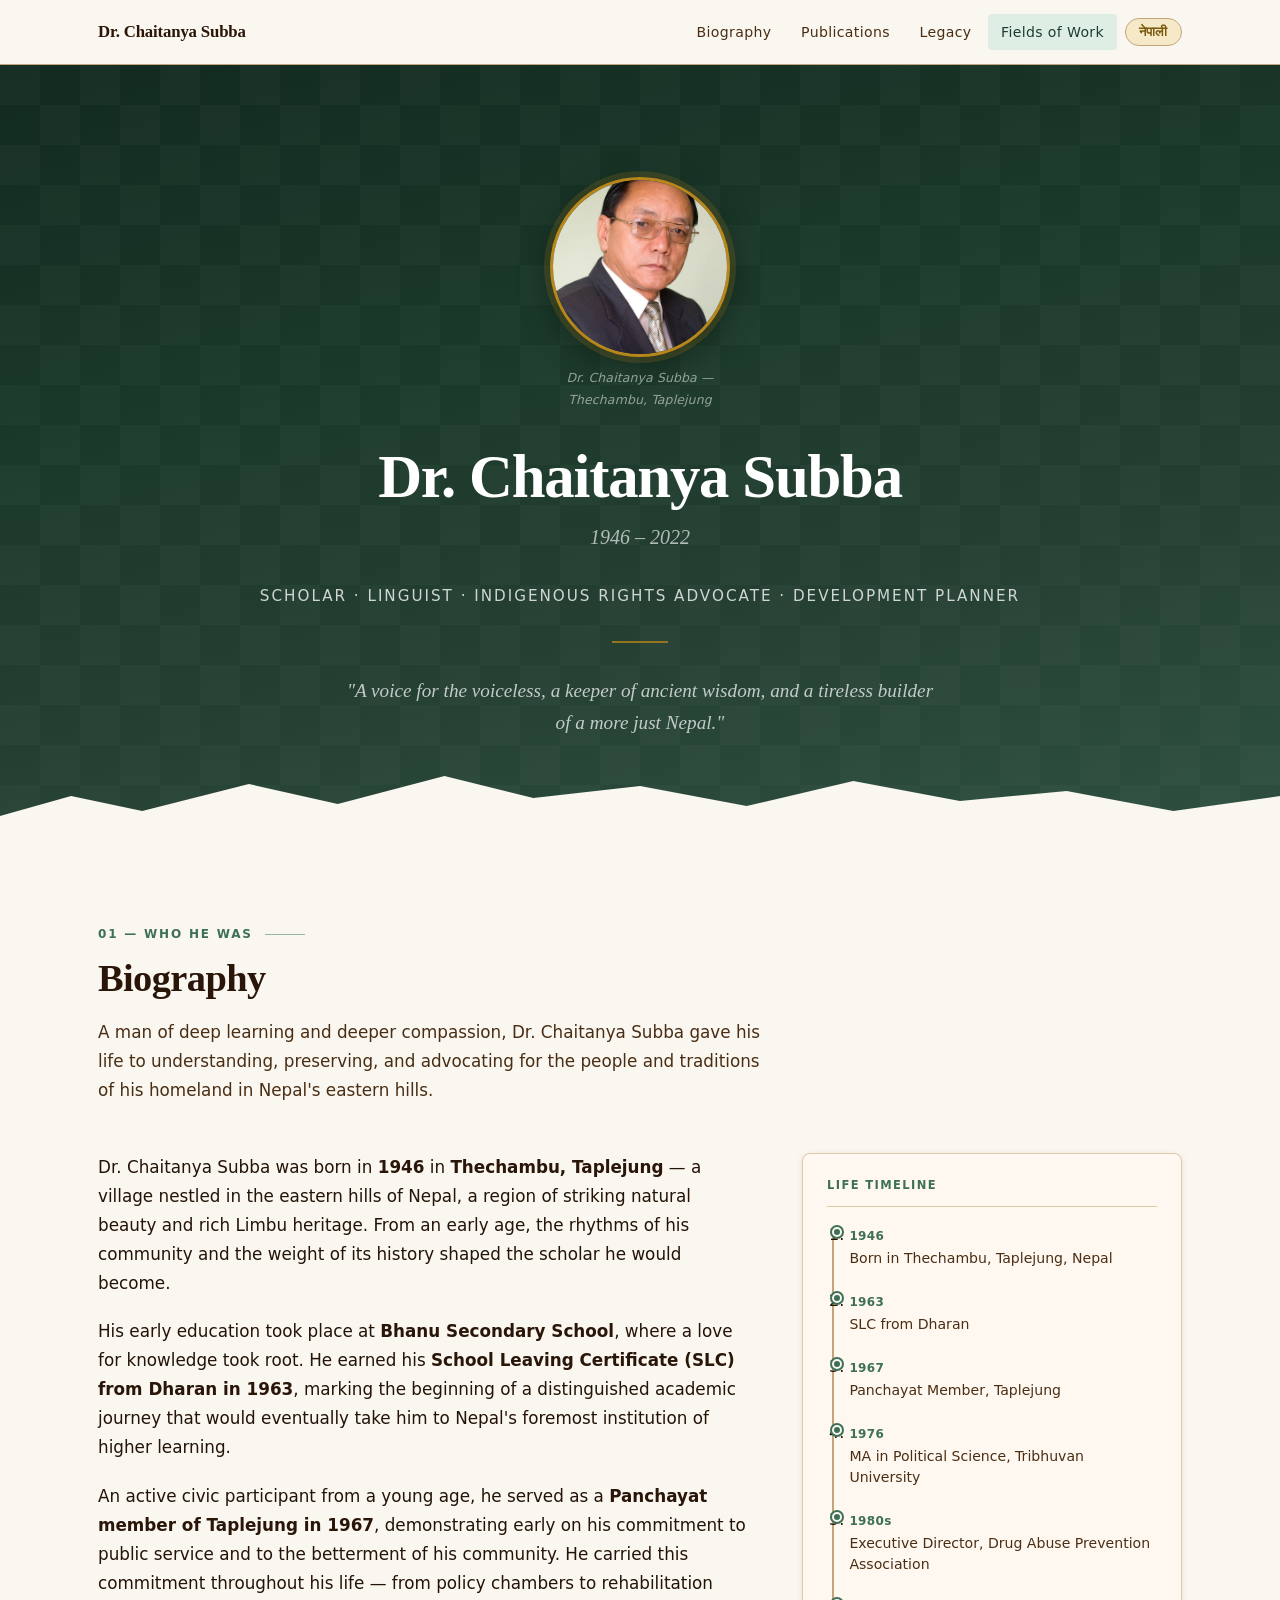
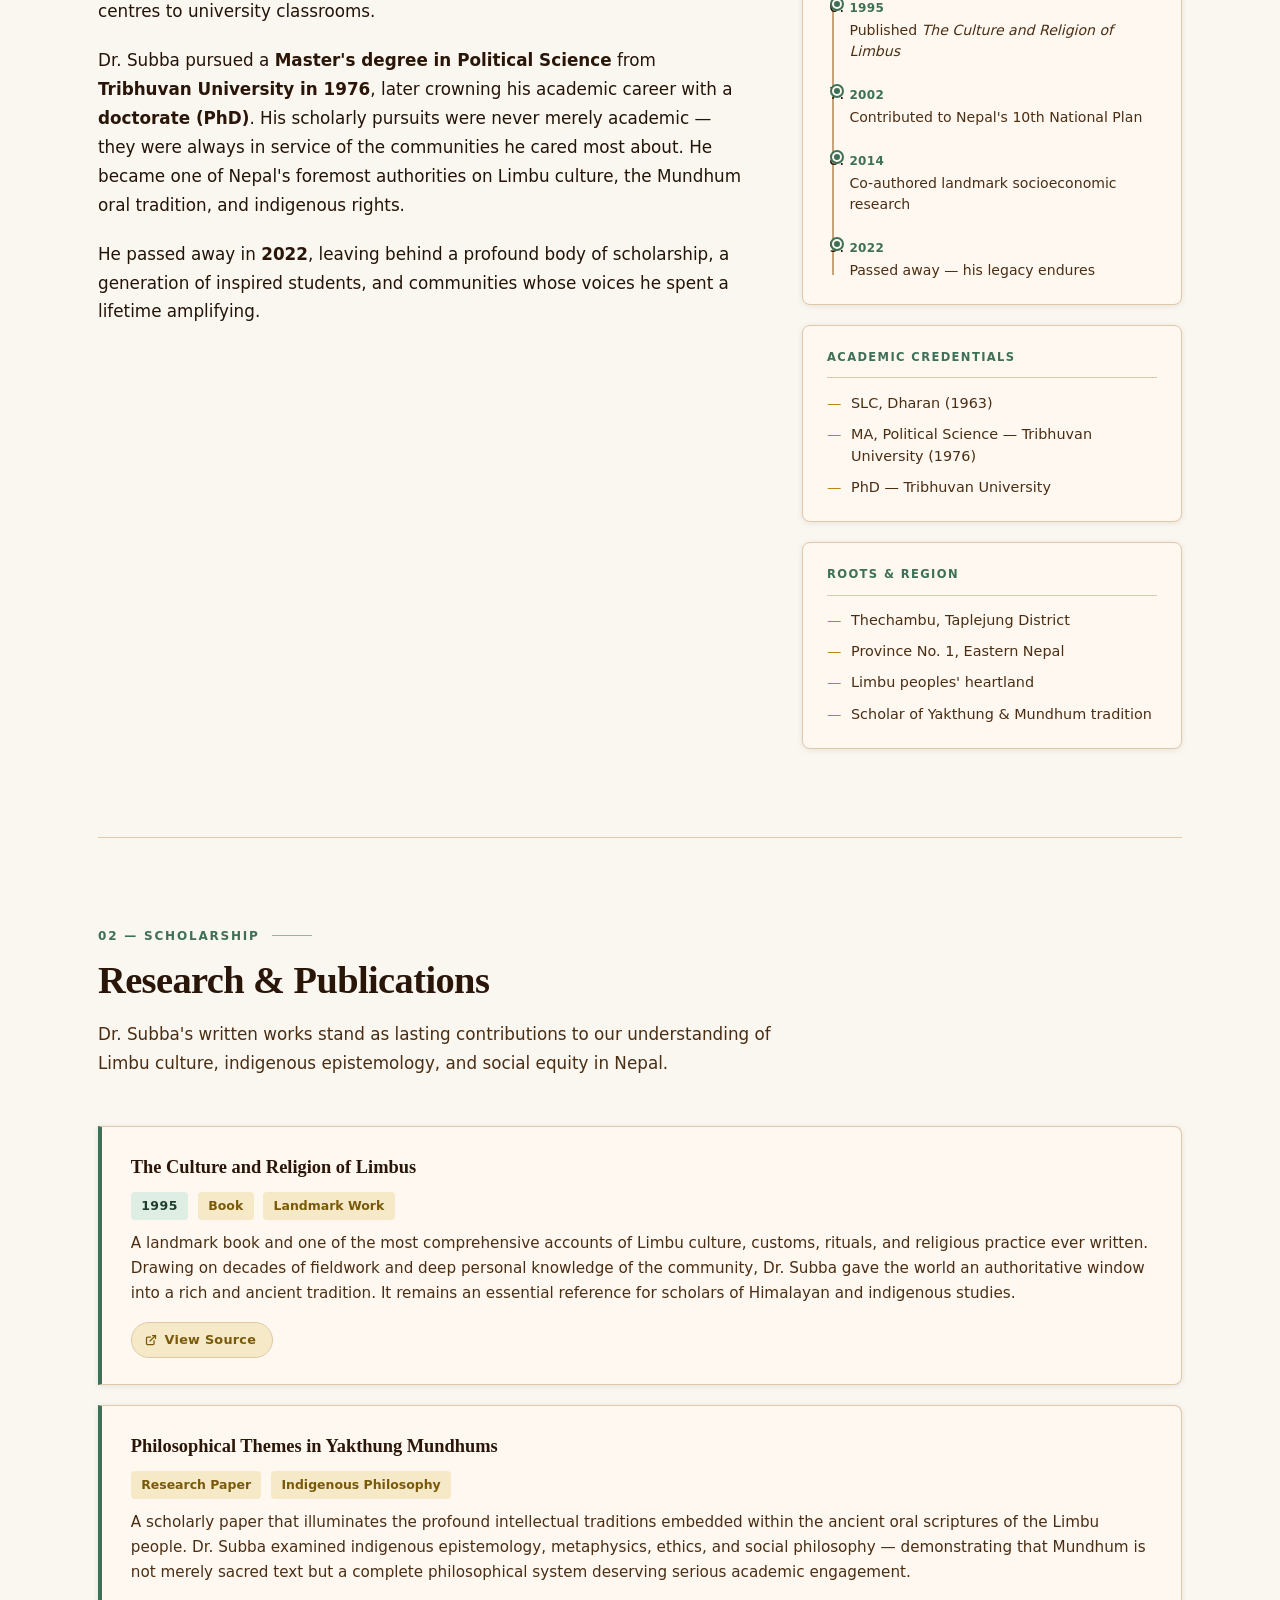
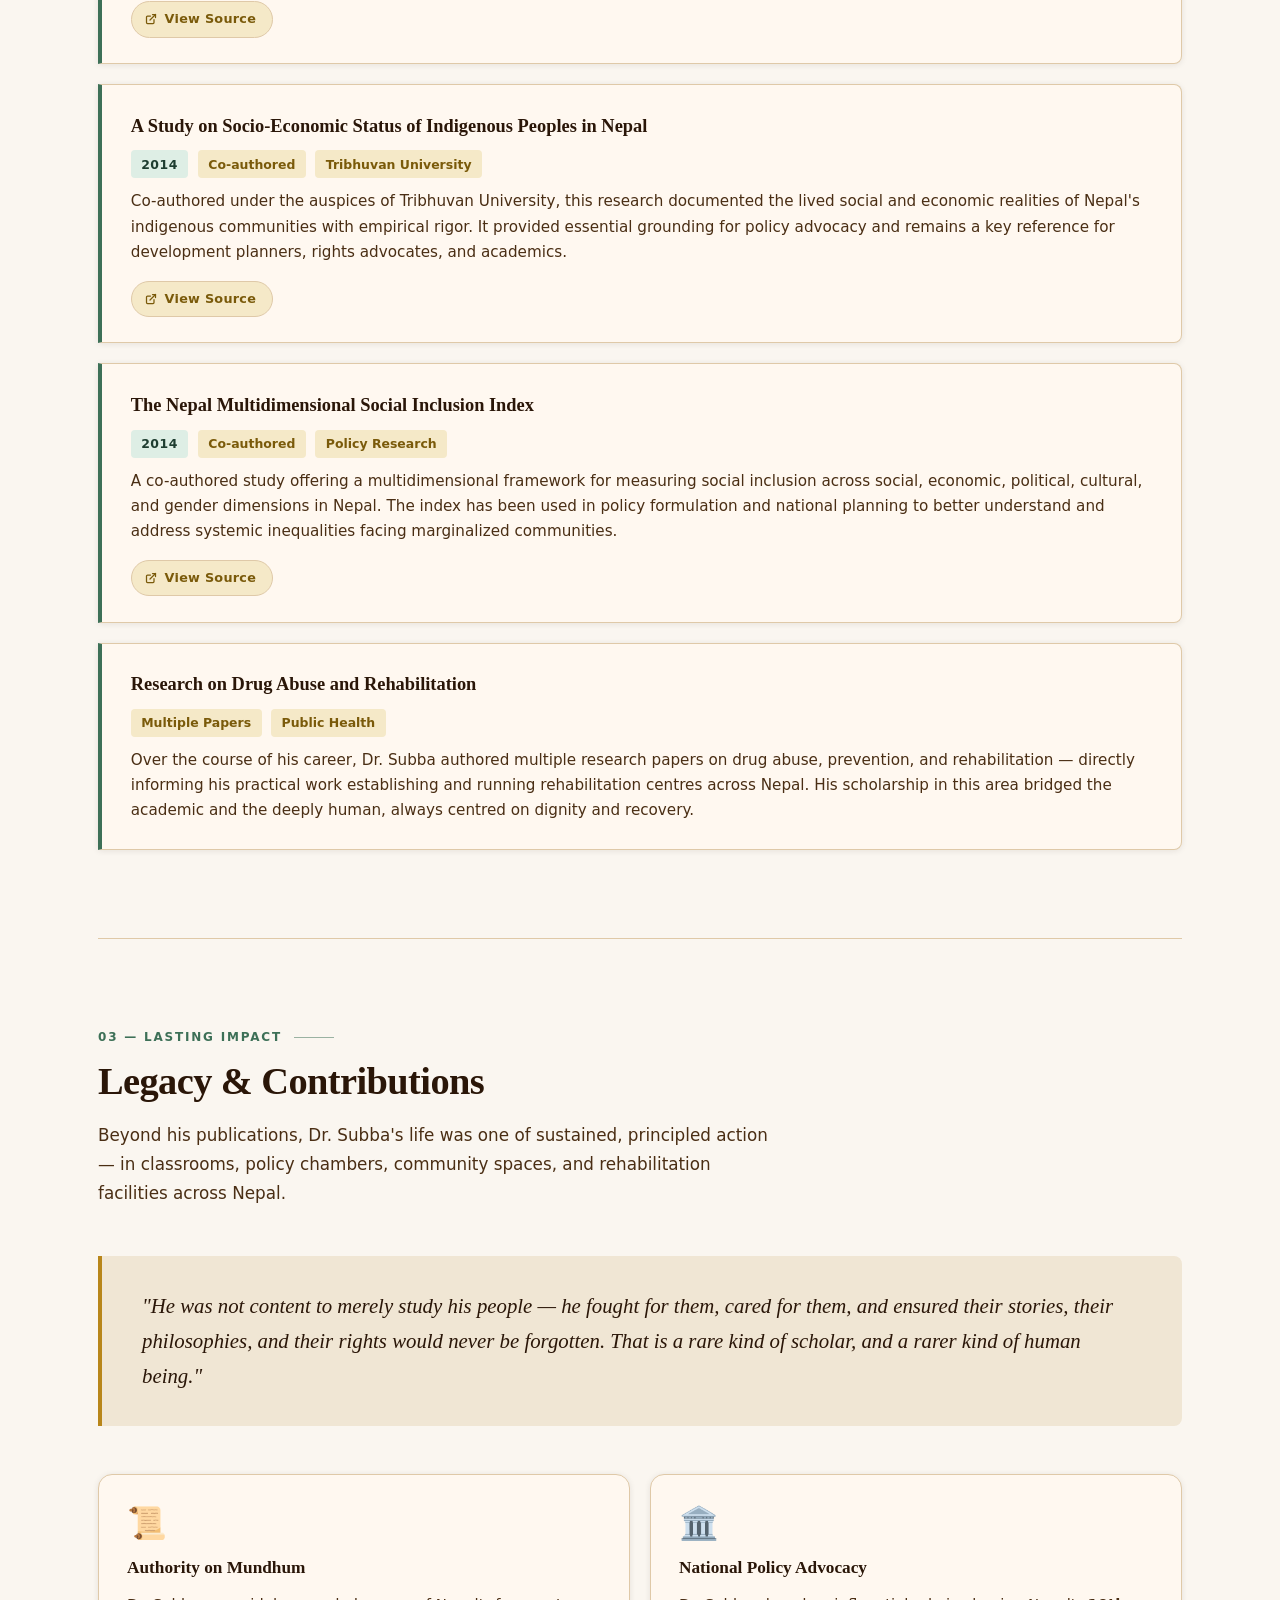
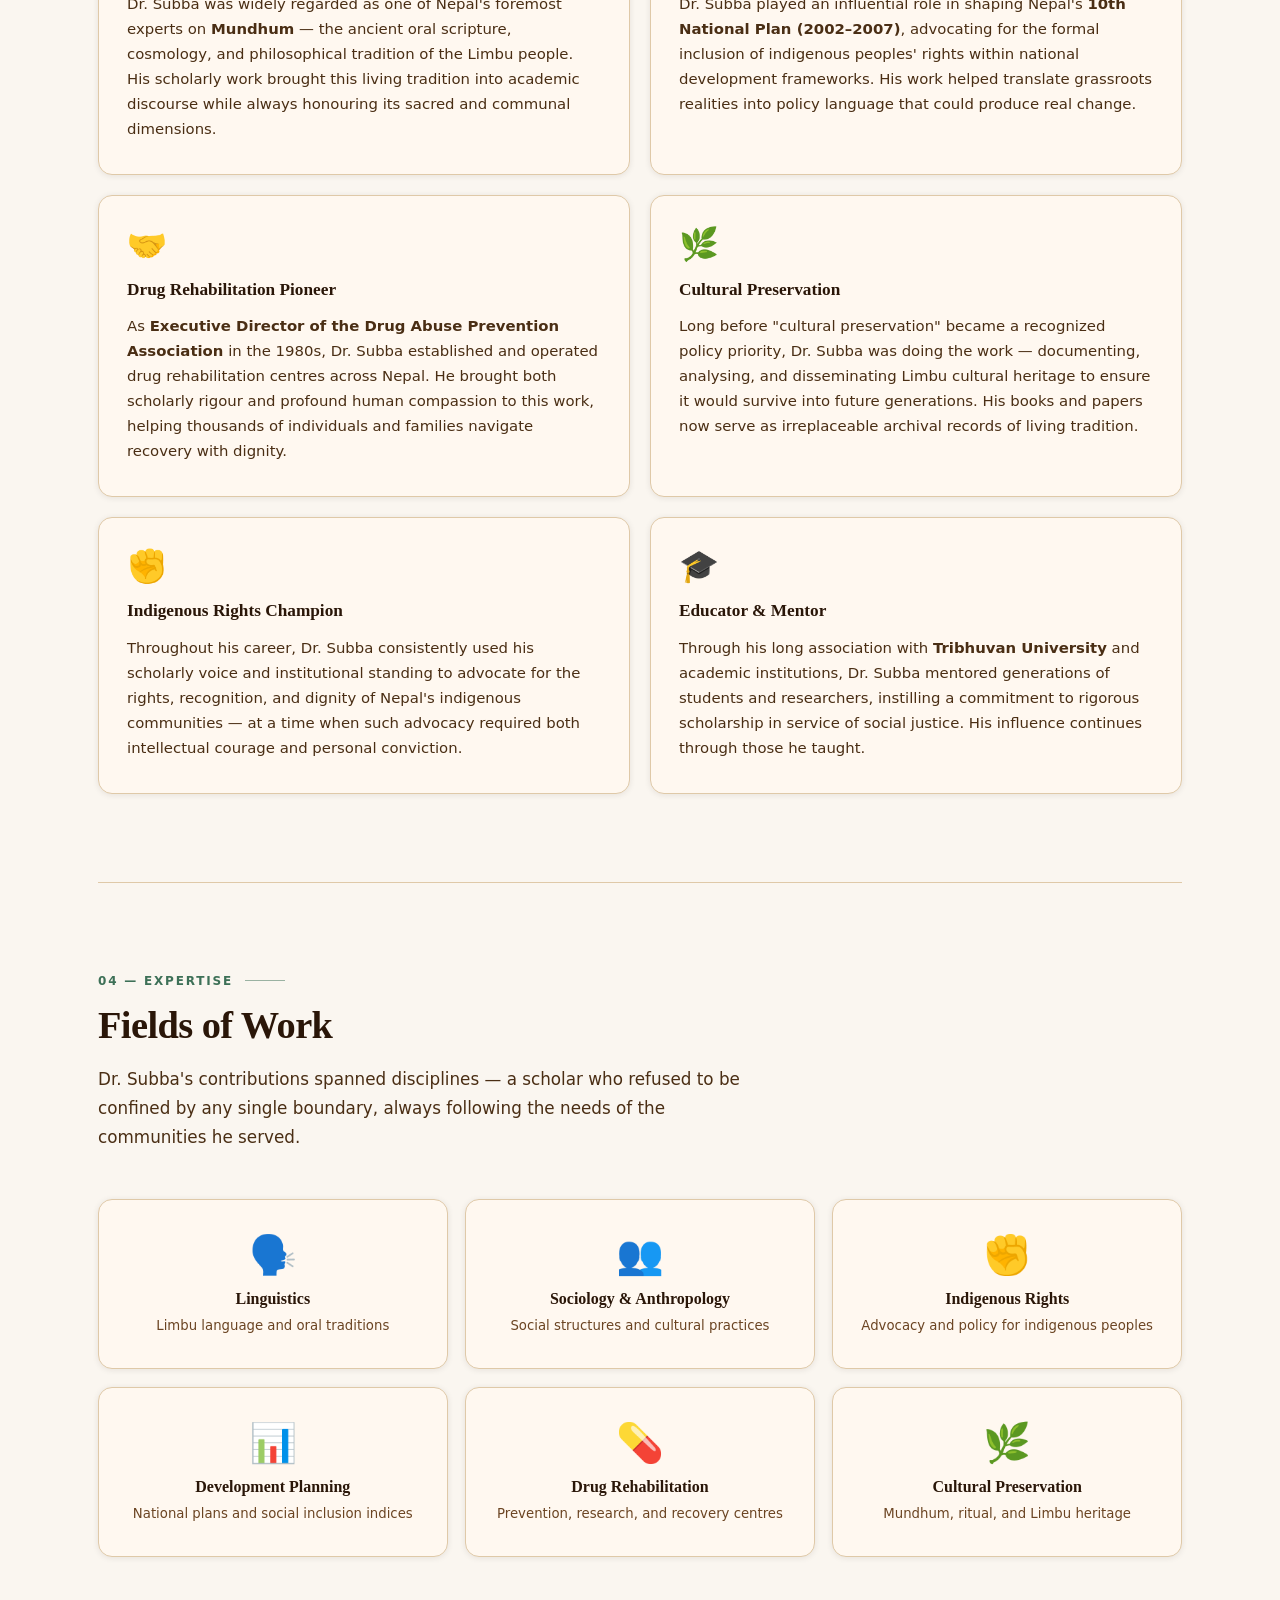
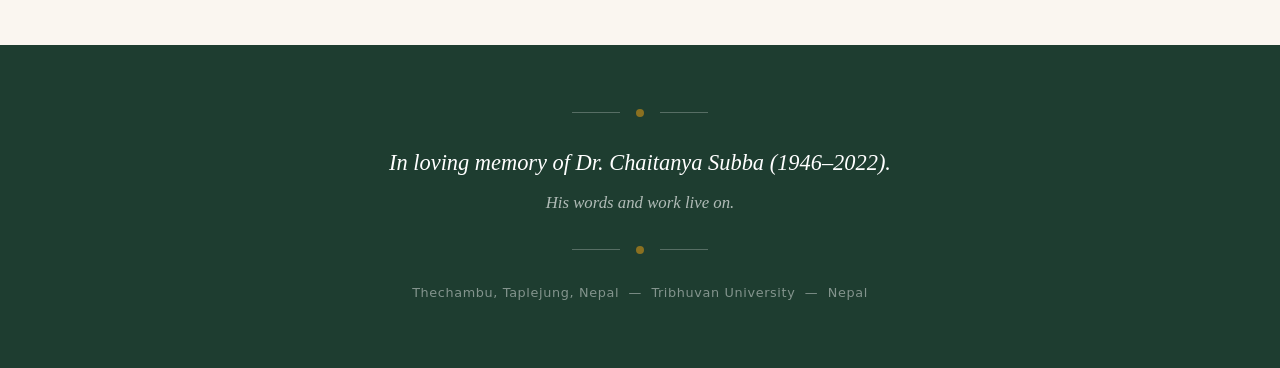
==== index.html @ a25b0e41 "Initial commit — Dr. Chaitanya Subba tribute portfolio" ====
<!DOCTYPE html>
<html lang="en">
<head>
  <meta charset="UTF-8">
  <meta name="viewport" content="width=device-width, initial-scale=1.0">
  <meta name="description" content="A tribute to Dr. Chaitanya Subba (1946–2022) — Nepali scholar, linguist, and indigenous rights advocate from Thechambu, Taplejung, Nepal.">
  <title>Dr. Chaitanya Subba — A Living Legacy (1946–2022)</title>
  <style>
    /* ============================================================
       RESET & CUSTOM PROPERTIES
    ============================================================ */
    *, *::before, *::after {
      box-sizing: border-box;
      margin: 0;
      padding: 0;
    }

    :root {
      --bg:            #faf6f0;
      --surface:       #fff8f0;
      --surface-alt:   #f0e6d4;
      --border:        #c4a47a;
      --border-light:  #dfc9a8;

      --text:          #241408;
      --text-muted:    #4a2e14;
      --text-light:    #6b4422;

      --green:         #1e3d30;
      --green-mid:     #2d5a44;
      --green-soft:    #3d7057;
      --green-pale:    #deeee5;

      --gold:          #7a5a0a;
      --gold-bright:   #b8861a;
      --gold-pale:     #f5e9c8;

      --accent:        #4a2e14;
      --accent-dark:   #2a1608;

      --font-serif: Georgia, 'Times New Roman', Times, serif;
      --font-sans:  system-ui, -apple-system, BlinkMacSystemFont, 'Segoe UI', Roboto, 'Helvetica Neue', sans-serif;

      --radius-sm: 4px;
      --radius:    8px;
      --radius-lg: 14px;

      --shadow-sm: 0 1px 6px rgba(36,20,8,0.09);
      --shadow:    0 3px 14px rgba(36,20,8,0.12);
      --shadow-lg: 0 6px 28px rgba(36,20,8,0.18);

      --nav-h: 64px;
    }

    /* ============================================================
       BASE
    ============================================================ */
    html {
      scroll-behavior: smooth;
      font-size: 16px;
    }

    body {
      background: var(--bg);
      color: var(--text);
      font-family: var(--font-sans);
      line-height: 1.72;
    }

    img {
      max-width: 100%;
      display: block;
    }

    /* ============================================================
       SKIP LINK
    ============================================================ */
    .skip-link {
      position: absolute;
      top: -120%;
      left: 1rem;
      z-index: 10000;
      background: var(--green);
      color: #fff;
      padding: 0.6rem 1.4rem;
      font-size: 0.95rem;
      font-weight: 600;
      border-radius: 0 0 var(--radius) var(--radius);
      text-decoration: none;
      transition: top 0.18s ease;
    }
    .skip-link:focus {
      top: 0;
    }

    /* ============================================================
       FOCUS STYLE (WCAG 2.1 AA)
    ============================================================ */
    :focus-visible {
      outline: 3px solid var(--gold-bright);
      outline-offset: 3px;
      border-radius: var(--radius-sm);
    }

    /* ============================================================
       NAVIGATION
    ============================================================ */
    .site-nav {
      position: sticky;
      top: 0;
      z-index: 500;
      background: rgba(250,246,240,0.96);
      border-bottom: 1px solid var(--border);
      backdrop-filter: blur(10px);
      -webkit-backdrop-filter: blur(10px);
    }

    .nav-inner {
      max-width: 1140px;
      margin: 0 auto;
      padding: 0 1.75rem;
      height: var(--nav-h);
      display: flex;
      align-items: center;
      justify-content: space-between;
      gap: 1rem;
    }

    .nav-brand {
      font-family: var(--font-serif);
      font-size: 1.05rem;
      font-weight: 700;
      color: var(--accent-dark);
      text-decoration: none;
      white-space: nowrap;
      letter-spacing: -0.01em;
    }
    .nav-brand:hover { color: var(--green); }

    .nav-links {
      list-style: none;
      display: flex;
      gap: 0.25rem;
    }

    .nav-links a {
      display: block;
      padding: 0.4rem 0.8rem;
      color: var(--text-muted);
      text-decoration: none;
      font-size: 0.88rem;
      font-weight: 500;
      letter-spacing: 0.025em;
      border-radius: var(--radius-sm);
      transition: background 0.15s, color 0.15s;
    }
    .nav-links a:hover,
    .nav-links a[aria-current="location"] {
      background: var(--green-pale);
      color: var(--green);
    }

    /* Hamburger */
    .nav-toggle {
      display: none;
      align-items: center;
      justify-content: center;
      background: none;
      border: 1px solid var(--border);
      border-radius: var(--radius-sm);
      padding: 0.4rem 0.5rem;
      cursor: pointer;
      color: var(--accent);
      transition: background 0.15s;
    }
    .nav-toggle:hover { background: var(--surface-alt); }

    /* Mobile nav drawer */
    @media (max-width: 720px) {
      .nav-toggle { display: flex; }

      .nav-links {
        display: none;
        position: absolute;
        top: var(--nav-h);
        left: 0; right: 0;
        background: var(--bg);
        border-bottom: 1px solid var(--border);
        flex-direction: column;
        padding: 0.75rem 1.25rem 1.25rem;
        gap: 0.1rem;
        box-shadow: var(--shadow);
      }
      .nav-links.is-open { display: flex; }
      .nav-links a { font-size: 0.95rem; padding: 0.55rem 0.8rem; }
    }

    /* ============================================================
       HERO
    ============================================================ */
    .hero {
      position: relative;
      background: linear-gradient(168deg, #122a20 0%, #1a3829 35%, #243f31 65%, #2e5040 100%);
      color: #fff;
      overflow: hidden;
      padding: 7rem 2rem 6rem;
      text-align: center;
    }

    /* Subtle texture overlay */
    .hero::before {
      content: '';
      position: absolute;
      inset: 0;
      background-image: url("data:image/svg+xml,%3Csvg xmlns='http://www.w3.org/2000/svg' width='80' height='80' viewBox='0 0 80 80'%3E%3Cg fill='%23ffffff' fill-opacity='0.025'%3E%3Cpath d='M0 0h40v40H0V0zm40 40h40v40H40V40z'/%3E%3C/g%3E%3C/svg%3E");
      pointer-events: none;
    }

    /* Mountain silhouette at base */
    .hero::after {
      content: '';
      position: absolute;
      bottom: 0; left: 0; right: 0;
      height: 60px;
      background: url("data:image/svg+xml,%3Csvg xmlns='http://www.w3.org/2000/svg' viewBox='0 0 1440 60' preserveAspectRatio='none'%3E%3Cpath d='M0,60 L0,40 L80,20 L160,35 L280,8 L380,28 L500,0 L600,22 L720,10 L840,30 L960,5 L1080,25 L1200,15 L1320,35 L1440,20 L1440,60 Z' fill='%23faf6f0'/%3E%3C/svg%3E") center bottom / 100% 100% no-repeat;
      pointer-events: none;
    }

    .hero-inner {
      position: relative;
      z-index: 1;
      max-width: 860px;
      margin: 0 auto;
    }

    .hero-monogram {
      width: 108px;
      height: 108px;
      border-radius: 50%;
      background: rgba(255,255,255,0.09);
      border: 2px solid rgba(255,255,255,0.28);
      display: flex;
      align-items: center;
      justify-content: center;
      margin: 0 auto 2rem;
      font-family: var(--font-serif);
      font-size: 2.6rem;
      color: rgba(255,255,255,0.88);
      letter-spacing: -0.03em;
      box-shadow: 0 0 0 8px rgba(255,255,255,0.05), inset 0 1px 0 rgba(255,255,255,0.1);
    }

    .hero h1 {
      font-family: var(--font-serif);
      font-size: clamp(2.1rem, 5.5vw, 3.8rem);
      font-weight: 700;
      line-height: 1.15;
      color: #fff;
      letter-spacing: -0.02em;
      margin-bottom: 0.5rem;
    }

    .hero-years {
      font-family: var(--font-serif);
      font-size: 1.25rem;
      font-style: italic;
      color: rgba(255,255,255,0.65);
      margin-bottom: 1.75rem;
    }

    .hero-subtitle {
      font-size: clamp(0.8rem, 1.8vw, 0.95rem);
      text-transform: uppercase;
      letter-spacing: 0.13em;
      color: rgba(255,255,255,0.78);
      font-weight: 400;
    }

    .hero-rule {
      width: 56px;
      height: 2px;
      background: rgba(184,134,26,0.75);
      margin: 2rem auto;
      border: none;
    }

    .hero-tagline {
      font-family: var(--font-serif);
      font-size: clamp(1rem, 2.2vw, 1.2rem);
      font-style: italic;
      color: rgba(255,255,255,0.72);
      max-width: 600px;
      margin: 0 auto;
      line-height: 1.7;
    }

    /* ============================================================
       PAGE WRAPPER
    ============================================================ */
    .page-wrap {
      max-width: 1140px;
      margin: 0 auto;
      padding: 0 1.75rem;
    }

    /* ============================================================
       SECTIONS
    ============================================================ */
    .section {
      padding: 5.5rem 0;
    }

    .section + .section {
      border-top: 1px solid var(--border-light);
    }

    .section-eyebrow {
      display: flex;
      align-items: center;
      gap: 0.75rem;
      margin-bottom: 0.6rem;
    }

    .section-eyebrow-text {
      font-size: 0.75rem;
      font-weight: 700;
      letter-spacing: 0.15em;
      text-transform: uppercase;
      color: var(--green-soft);
    }

    .section-eyebrow-line {
      flex: 1;
      max-width: 40px;
      height: 1px;
      background: var(--green-soft);
      opacity: 0.5;
    }

    .section-title {
      font-family: var(--font-serif);
      font-size: clamp(1.7rem, 3vw, 2.4rem);
      color: var(--accent-dark);
      line-height: 1.25;
      margin-bottom: 1rem;
      letter-spacing: -0.015em;
    }

    .section-lead {
      font-size: 1.05rem;
      color: var(--text-muted);
      max-width: 680px;
      margin-bottom: 3rem;
    }

    /* ============================================================
       BIOGRAPHY
    ============================================================ */
    .bio-layout {
      display: grid;
      grid-template-columns: 1fr 380px;
      gap: 3rem;
      align-items: start;
    }

    .bio-body p {
      font-size: 1.05rem;
      color: var(--text);
      margin-bottom: 1.25rem;
      max-width: 680px;
    }
    .bio-body p:last-child { margin-bottom: 0; }
    .bio-body strong { color: var(--accent-dark); font-weight: 600; }

    /* Sidebar cards */
    .bio-aside { display: flex; flex-direction: column; gap: 1.25rem; }

    .info-card {
      background: var(--surface);
      border: 1px solid var(--border-light);
      border-radius: var(--radius);
      padding: 1.4rem 1.5rem;
      box-shadow: var(--shadow-sm);
    }

    .info-card-title {
      font-size: 0.72rem;
      font-weight: 700;
      letter-spacing: 0.12em;
      text-transform: uppercase;
      color: var(--green-soft);
      margin-bottom: 0.9rem;
      padding-bottom: 0.6rem;
      border-bottom: 1px solid var(--border-light);
    }

    /* Timeline inside card */
    .timeline {
      position: relative;
      padding-left: 1.4rem;
    }
    .timeline::before {
      content: '';
      position: absolute;
      left: 5px; top: 6px; bottom: 6px;
      width: 2px;
      background: var(--border);
    }
    .timeline-item {
      position: relative;
      padding-bottom: 1.1rem;
    }
    .timeline-item:last-child { padding-bottom: 0; }
    .timeline-item::before {
      content: '';
      position: absolute;
      left: -1.1rem;
      top: 6px;
      width: 10px; height: 10px;
      border-radius: 50%;
      background: var(--green-soft);
      border: 2px solid var(--bg);
      box-shadow: 0 0 0 2px var(--green-soft);
    }
    .tl-year {
      font-size: 0.75rem;
      font-weight: 700;
      color: var(--green-soft);
      margin-bottom: 0.1rem;
      letter-spacing: 0.03em;
    }
    .tl-text {
      font-size: 0.88rem;
      color: var(--text-muted);
      line-height: 1.5;
    }

    /* Credentials list */
    .cred-list {
      list-style: none;
      display: flex;
      flex-direction: column;
      gap: 0.6rem;
    }
    .cred-list li {
      display: flex;
      gap: 0.6rem;
      font-size: 0.9rem;
      color: var(--text-muted);
      line-height: 1.5;
    }
    .cred-list li::before {
      content: '—';
      color: var(--gold-bright);
      flex-shrink: 0;
    }

    /* ============================================================
       PUBLICATIONS
    ============================================================ */
    .pub-list {
      list-style: none;
      display: flex;
      flex-direction: column;
      gap: 1.25rem;
    }

    .pub-item {
      background: var(--surface);
      border: 1px solid var(--border-light);
      border-left: 4px solid var(--green-soft);
      border-radius: 0 var(--radius) var(--radius) 0;
      padding: 1.6rem 1.8rem;
      box-shadow: var(--shadow-sm);
      transition: transform 0.2s, box-shadow 0.2s;
    }
    .pub-item:hover {
      transform: translateX(5px);
      box-shadow: var(--shadow);
    }
    @media (prefers-reduced-motion: reduce) {
      .pub-item:hover { transform: none; }
    }

    .pub-title {
      font-family: var(--font-serif);
      font-size: 1.15rem;
      font-weight: 700;
      color: var(--accent-dark);
      margin-bottom: 0.5rem;
      font-style: normal;
    }
    cite { font-style: normal; }

    .pub-meta {
      display: flex;
      align-items: center;
      gap: 0.6rem;
      flex-wrap: wrap;
      margin-bottom: 0.7rem;
    }

    .pub-badge {
      display: inline-flex;
      align-items: center;
      background: var(--green-pale);
      color: var(--green);
      padding: 0.2rem 0.65rem;
      border-radius: var(--radius-sm);
      font-size: 0.78rem;
      font-weight: 700;
      letter-spacing: 0.04em;
    }

    .pub-tag {
      display: inline-flex;
      align-items: center;
      background: var(--gold-pale);
      color: var(--gold);
      padding: 0.2rem 0.65rem;
      border-radius: var(--radius-sm);
      font-size: 0.78rem;
      font-weight: 600;
    }

    .pub-desc {
      font-size: 0.95rem;
      color: var(--text-muted);
      line-height: 1.65;
    }

    /* ============================================================
       LEGACY
    ============================================================ */
    .blockquote-pull {
      background: var(--surface-alt);
      border-left: 4px solid var(--gold-bright);
      border-radius: 0 var(--radius) var(--radius) 0;
      padding: 2rem 2.5rem;
      margin: 0 0 3rem;
    }
    .blockquote-pull p {
      font-family: var(--font-serif);
      font-size: clamp(1.05rem, 2vw, 1.3rem);
      font-style: italic;
      color: var(--accent-dark);
      line-height: 1.7;
    }

    .legacy-grid {
      display: grid;
      grid-template-columns: 1fr 1fr;
      gap: 1.25rem;
    }

    .legacy-card {
      background: var(--surface);
      border: 1px solid var(--border-light);
      border-radius: var(--radius-lg);
      padding: 2rem 1.75rem;
      box-shadow: var(--shadow-sm);
      transition: box-shadow 0.2s, transform 0.2s;
    }
    .legacy-card:hover {
      box-shadow: var(--shadow);
      transform: translateY(-3px);
    }
    @media (prefers-reduced-motion: reduce) {
      .legacy-card:hover { transform: none; }
    }

    .legacy-icon {
      font-size: 2rem;
      line-height: 1;
      display: block;
      margin-bottom: 0.9rem;
    }

    .legacy-card-title {
      font-family: var(--font-serif);
      font-size: 1.08rem;
      font-weight: 700;
      color: var(--accent-dark);
      margin-bottom: 0.6rem;
    }

    .legacy-card-body {
      font-size: 0.93rem;
      color: var(--text-muted);
      line-height: 1.68;
    }
    .legacy-card-body strong { color: var(--accent); }

    /* ============================================================
       FIELDS OF WORK
    ============================================================ */
    .fields-grid {
      display: grid;
      grid-template-columns: repeat(3, 1fr);
      gap: 1.1rem;
    }

    .field-card {
      background: var(--surface);
      border: 1px solid var(--border-light);
      border-radius: var(--radius-lg);
      padding: 2.25rem 1.5rem 2rem;
      text-align: center;
      box-shadow: var(--shadow-sm);
      transition: background 0.2s, box-shadow 0.2s, transform 0.2s;
    }
    .field-card:hover {
      background: var(--green-pale);
      border-color: var(--green-soft);
      box-shadow: var(--shadow);
      transform: translateY(-5px);
    }
    @media (prefers-reduced-motion: reduce) {
      .field-card:hover { transform: none; }
    }

    .field-icon {
      font-size: 2.4rem;
      line-height: 1;
      display: block;
      margin-bottom: 0.85rem;
    }

    .field-name {
      font-family: var(--font-serif);
      font-size: 1rem;
      font-weight: 700;
      color: var(--accent-dark);
      line-height: 1.35;
    }

    .field-desc {
      font-size: 0.83rem;
      color: var(--text-light);
      margin-top: 0.4rem;
      line-height: 1.5;
    }

    /* ============================================================
       FOOTER
    ============================================================ */
    .site-footer {
      background: var(--green);
      color: rgba(255,255,255,0.88);
      text-align: center;
      padding: 4rem 2rem;
    }

    .footer-ornament {
      display: flex;
      align-items: center;
      justify-content: center;
      gap: 1rem;
      margin-bottom: 1.75rem;
    }
    .footer-ornament-line {
      width: 48px;
      height: 1px;
      background: rgba(255,255,255,0.25);
    }
    .footer-ornament-dot {
      width: 8px;
      height: 8px;
      border-radius: 50%;
      background: rgba(184,134,26,0.7);
    }

    .footer-memorial {
      font-family: var(--font-serif);
      font-size: clamp(1.1rem, 2.5vw, 1.4rem);
      font-style: italic;
      color: #fff;
      line-height: 1.6;
      margin-bottom: 0.5rem;
    }

    .footer-tagline {
      font-family: var(--font-serif);
      font-size: 1.05rem;
      font-style: italic;
      color: rgba(255,255,255,0.65);
      margin-bottom: 1.75rem;
    }

    .footer-meta {
      font-size: 0.8rem;
      color: rgba(255,255,255,0.45);
      letter-spacing: 0.05em;
    }

    /* ============================================================
       UTILITIES
    ============================================================ */
    .visually-hidden {
      position: absolute;
      width: 1px; height: 1px;
      padding: 0; margin: -1px;
      overflow: hidden;
      clip: rect(0,0,0,0);
      white-space: nowrap;
      border: 0;
    }

    /* ============================================================
       NAV RIGHT CLUSTER
    ============================================================ */
    .nav-right {
      display: flex;
      align-items: center;
      gap: 0.5rem;
    }

    /* ============================================================
       HERO PORTRAIT
    ============================================================ */
    .hero-portrait {
      margin: 0 auto 2rem;
      width: 180px;
      display: block;
      text-align: center;
    }
    .hero-portrait-img,
    .hero-portrait-fallback {
      width: 180px;
      height: 180px;
      border-radius: 50%;
      border: 3px solid var(--gold-bright);
      box-shadow: 0 0 0 6px rgba(184,134,26,0.18), 0 8px 32px rgba(0,0,0,0.38);
      display: block;
    }
    .hero-portrait-img {
      object-fit: cover;
    }
    .hero-portrait-fallback {
      background: var(--green);
      display: flex;
      align-items: center;
      justify-content: center;
      font-family: var(--font-serif);
      font-size: 3.2rem;
      font-weight: 700;
      color: #f5e9c8;
      letter-spacing: -0.03em;
    }
    .hero-portrait-fallback[hidden] { display: none; }
    .hero-portrait-caption {
      display: block;
      font-size: 0.78rem;
      color: rgba(255,255,255,0.52);
      font-style: italic;
      margin-top: 0.65rem;
      text-align: center;
      letter-spacing: 0.01em;
    }

    /* ============================================================
       PUBLICATION SOURCE LINKS
    ============================================================ */
    .pub-source-link {
      display: inline-flex;
      align-items: center;
      gap: 0.45rem;
      margin-top: 1rem;
      padding: 0.38rem 1rem 0.38rem 0.85rem;
      background: var(--gold-pale);
      color: var(--gold);
      border: 1px solid var(--border-light);
      border-radius: 999px;
      font-size: 0.8rem;
      font-weight: 600;
      text-decoration: none;
      transition: background 0.15s, color 0.15s, border-color 0.15s, box-shadow 0.15s;
      letter-spacing: 0.02em;
    }
    .pub-source-link:hover {
      background: var(--gold-bright);
      color: #fff;
      border-color: var(--gold-bright);
      box-shadow: var(--shadow-sm);
    }
    .pub-source-link svg { flex-shrink: 0; }

    /* ============================================================
       LANGUAGE TOGGLE BUTTON
    ============================================================ */
    .lang-btn {
      display: inline-flex;
      align-items: center;
      gap: 0.3rem;
      padding: 0.32rem 0.85rem;
      background: var(--gold-pale);
      color: var(--gold);
      border: 1px solid var(--border);
      border-radius: 999px;
      font-size: 0.8rem;
      font-weight: 600;
      cursor: pointer;
      white-space: nowrap;
      font-family: var(--font-sans);
      flex-shrink: 0;
      transition: background 0.15s, color 0.15s, border-color 0.15s;
    }
    .lang-btn:hover {
      background: var(--gold-bright);
      color: #fff;
      border-color: var(--gold-bright);
    }
    /* Drawer item: hidden on desktop, shown on mobile */
    .lang-toggle-li { display: none; }
    @media (max-width: 720px) {
      .lang-btn-nav { display: none; }
      .lang-toggle-li {
        display: block;
        padding: 0.5rem 0.8rem 0.65rem;
        border-bottom: 1px solid var(--border-light);
        margin-bottom: 0.3rem;
      }
      .lang-toggle-li .lang-btn {
        width: 100%;
        justify-content: center;
        font-size: 0.92rem;
        padding: 0.45rem 1rem;
      }
    }

    /* ============================================================
       RESPONSIVE
    ============================================================ */
    @media (max-width: 900px) {
      .bio-layout {
        grid-template-columns: 1fr;
      }
      .legacy-grid {
        grid-template-columns: 1fr;
      }
      .fields-grid {
        grid-template-columns: repeat(2, 1fr);
      }
    }

    @media (max-width: 560px) {
      .hero { padding: 5rem 1.25rem 4.5rem; }
      .section { padding: 4rem 0; }
      .page-wrap { padding: 0 1.1rem; }
      .fields-grid { grid-template-columns: 1fr; }
      .blockquote-pull { padding: 1.5rem; }
      .pub-item { padding: 1.25rem 1.35rem; }
    }

    /* ============================================================
       PRINT
    ============================================================ */
    @media print {
      .skip-link, .site-nav { display: none; }
      .hero { background: none; color: var(--text); padding: 2rem 0; }
      .hero h1, .hero-years, .hero-subtitle, .hero-tagline { color: var(--text); }
      .hero::before, .hero::after { display: none; }
      .section { break-inside: avoid; }
    }

    /* ============================================================
       REDUCED MOTION
    ============================================================ */
    @media (prefers-reduced-motion: reduce) {
      html { scroll-behavior: auto; }
      *, *::before, *::after { transition-duration: 0.01ms !important; animation-duration: 0.01ms !important; }
    }
  </style>
</head>
<body>

  <!-- ══════════════════════════════════════════
       SKIP LINK (keyboard / screen reader first)
  ══════════════════════════════════════════ -->
  <a href="#main-content" class="skip-link">Skip to main content</a>

  <!-- ══════════════════════════════════════════
       NAVIGATION
  ══════════════════════════════════════════ -->
  <nav class="site-nav" aria-label="Main site navigation">
    <div class="nav-inner">
      <a href="#hero" class="nav-brand" aria-label="Dr. Chaitanya Subba — return to top">
        Dr. Chaitanya Subba
      </a>

      <div class="nav-right">
        <ul class="nav-links" id="nav-links" role="list">
          <li class="lang-toggle-li">
            <button class="lang-btn" id="lang-btn-drawer" aria-label="Switch to Nepali language">
              नेपाली
            </button>
          </li>
          <li><a href="#biography" data-i18n="nav-biography">Biography</a></li>
          <li><a href="#publications" data-i18n="nav-publications">Publications</a></li>
          <li><a href="#legacy" data-i18n="nav-legacy">Legacy</a></li>
          <li><a href="#fields" data-i18n="nav-fields">Fields of Work</a></li>
        </ul>

        <button class="lang-btn lang-btn-nav" id="lang-btn-nav" aria-label="Switch to Nepali language">
          नेपाली
        </button>

        <button
          class="nav-toggle"
          id="nav-toggle"
          aria-expanded="false"
          aria-controls="nav-links"
          aria-label="Toggle navigation menu"
        >
          <svg width="22" height="22" viewBox="0 0 24 24" fill="none"
               stroke="currentColor" stroke-width="2" stroke-linecap="round"
               stroke-linejoin="round" aria-hidden="true" focusable="false">
            <line x1="3" y1="6"  x2="21" y2="6"/>
            <line x1="3" y1="12" x2="21" y2="12"/>
            <line x1="3" y1="18" x2="21" y2="18"/>
          </svg>
        </button>
      </div>
    </div>
  </nav>

  <!-- ══════════════════════════════════════════
       HERO
  ══════════════════════════════════════════ -->
  <header id="hero" role="banner">
    <div class="hero">
      <div class="hero-inner">
        <figure class="hero-portrait">
          <img
            id="hero-photo"
            src="Baba.jpg"
            alt="Portrait of Dr. Chaitanya Subba, scholar and indigenous rights advocate"
            class="hero-portrait-img"
            style="display:none"
            onload="this.style.display='block';document.getElementById('hero-portrait-fallback').hidden=true;"
            onerror="this.alt='';"
          >
          <div id="hero-portrait-fallback" class="hero-portrait-fallback" aria-hidden="true">CS</div>
          <figcaption class="hero-portrait-caption">Dr. Chaitanya Subba — Thechambu, Taplejung</figcaption>
        </figure>

        <h1>Dr. Chaitanya Subba</h1>

        <p class="hero-years">
          <time datetime="1946">1946</time>
          <span aria-hidden="true"> – </span>
          <time datetime="2022">2022</time>
        </p>

        <p class="hero-subtitle"
           data-i18n="hero-subtitle"
           data-i18n-aria="hero-subtitle-aria"
           aria-label="Scholar, Linguist, Indigenous Rights Advocate, Development Planner">
          Scholar &middot; Linguist &middot; Indigenous Rights Advocate &middot; Development Planner
        </p>

        <hr class="hero-rule" aria-hidden="true">

        <p class="hero-tagline">
          "A voice for the voiceless, a keeper of ancient wisdom,
          and a tireless builder of a more just Nepal."
        </p>
      </div>
    </div>
  </header>

  <!-- ══════════════════════════════════════════
       MAIN CONTENT
  ══════════════════════════════════════════ -->
  <main id="main-content">
    <div class="page-wrap">

      <!-- ─────────────────────────────────────
           BIOGRAPHY
      ───────────────────────────────────── -->
      <section id="biography" class="section" aria-labelledby="bio-heading">
        <div class="section-eyebrow" aria-hidden="true">
          <span class="section-eyebrow-text" data-i18n="bio-eyebrow">01 — Who He Was</span>
          <span class="section-eyebrow-line"></span>
        </div>
        <h2 class="section-title" id="bio-heading" data-i18n="bio-heading">Biography</h2>
        <p class="section-lead">
          A man of deep learning and deeper compassion, Dr. Chaitanya Subba gave his life to understanding,
          preserving, and advocating for the people and traditions of his homeland in Nepal's eastern hills.
        </p>

        <div class="bio-layout">
          <!-- Main text -->
          <div class="bio-body">
            <p>
              Dr. Chaitanya Subba was born in <strong>1946</strong> in <strong>Thechambu, Taplejung</strong> —
              a village nestled in the eastern hills of Nepal, a region of striking natural beauty and rich
              Limbu heritage. From an early age, the rhythms of his community and the weight of its history shaped
              the scholar he would become.
            </p>
            <p>
              His early education took place at <strong>Bhanu Secondary School</strong>, where a love for knowledge
              took root. He earned his <strong>School Leaving Certificate (SLC) from Dharan in 1963</strong>, marking
              the beginning of a distinguished academic journey that would eventually take him to Nepal's foremost
              institution of higher learning.
            </p>
            <p>
              An active civic participant from a young age, he served as a <strong>Panchayat member of Taplejung
              in 1967</strong>, demonstrating early on his commitment to public service and to the betterment of
              his community. He carried this commitment throughout his life — from policy chambers to rehabilitation
              centres to university classrooms.
            </p>
            <p>
              Dr. Subba pursued a <strong>Master's degree in Political Science</strong> from
              <strong>Tribhuvan University in 1976</strong>, later crowning his academic career with a
              <strong>doctorate (PhD)</strong>. His scholarly pursuits were never merely academic — they were
              always in service of the communities he cared most about. He became one of Nepal's foremost authorities
              on Limbu culture, the Mundhum oral tradition, and indigenous rights.
            </p>
            <p>
              He passed away in <strong>2022</strong>, leaving behind a profound body of scholarship, a generation
              of inspired students, and communities whose voices he spent a lifetime amplifying.
            </p>
          </div>

          <!-- Sidebar -->
          <aside class="bio-aside" aria-label="Key milestones and credentials">
            <div class="info-card">
              <div class="info-card-title" id="timeline-label">Life Timeline</div>
              <nav aria-labelledby="timeline-label">
                <ol class="timeline" aria-label="Chronological milestones">
                  <li class="timeline-item">
                    <div class="tl-year">1946</div>
                    <div class="tl-text">Born in Thechambu, Taplejung, Nepal</div>
                  </li>
                  <li class="timeline-item">
                    <div class="tl-year">1963</div>
                    <div class="tl-text">SLC from Dharan</div>
                  </li>
                  <li class="timeline-item">
                    <div class="tl-year">1967</div>
                    <div class="tl-text">Panchayat Member, Taplejung</div>
                  </li>
                  <li class="timeline-item">
                    <div class="tl-year">1976</div>
                    <div class="tl-text">MA in Political Science, Tribhuvan University</div>
                  </li>
                  <li class="timeline-item">
                    <div class="tl-year">1980s</div>
                    <div class="tl-text">Executive Director, Drug Abuse Prevention Association</div>
                  </li>
                  <li class="timeline-item">
                    <div class="tl-year">1995</div>
                    <div class="tl-text">Published <em>The Culture and Religion of Limbus</em></div>
                  </li>
                  <li class="timeline-item">
                    <div class="tl-year">2002</div>
                    <div class="tl-text">Contributed to Nepal's 10th National Plan</div>
                  </li>
                  <li class="timeline-item">
                    <div class="tl-year">2014</div>
                    <div class="tl-text">Co-authored landmark socioeconomic research</div>
                  </li>
                  <li class="timeline-item">
                    <div class="tl-year">2022</div>
                    <div class="tl-text">Passed away — his legacy endures</div>
                  </li>
                </ol>
              </nav>
            </div>

            <div class="info-card">
              <div class="info-card-title">Academic Credentials</div>
              <ul class="cred-list" aria-label="Academic qualifications">
                <li>SLC, Dharan (1963)</li>
                <li>MA, Political Science — Tribhuvan University (1976)</li>
                <li>PhD — Tribhuvan University</li>
              </ul>
            </div>

            <div class="info-card">
              <div class="info-card-title">Roots &amp; Region</div>
              <ul class="cred-list" aria-label="Home region and community">
                <li>Thechambu, Taplejung District</li>
                <li>Province No. 1, Eastern Nepal</li>
                <li>Limbu peoples' heartland</li>
                <li>Scholar of Yakthung &amp; Mundhum tradition</li>
              </ul>
            </div>
          </aside>
        </div>
      </section>

      <!-- ─────────────────────────────────────
           PUBLICATIONS
      ───────────────────────────────────── -->
      <section id="publications" class="section" aria-labelledby="pub-heading">
        <div class="section-eyebrow" aria-hidden="true">
          <span class="section-eyebrow-text" data-i18n="pub-eyebrow">02 — Scholarship</span>
          <span class="section-eyebrow-line"></span>
        </div>
        <h2 class="section-title" id="pub-heading" data-i18n="pub-heading">Research &amp; Publications</h2>
        <p class="section-lead">
          Dr. Subba's written works stand as lasting contributions to our understanding of Limbu culture,
          indigenous epistemology, and social equity in Nepal.
        </p>

        <ol class="pub-list" aria-label="Selected publications and research by Dr. Chaitanya Subba">
          <li class="pub-item">
            <h3 class="pub-title"><cite>The Culture and Religion of Limbus</cite></h3>
            <div class="pub-meta">
              <span class="pub-badge" aria-label="Published 1995">1995</span>
              <span class="pub-tag">Book</span>
              <span class="pub-tag">Landmark Work</span>
            </div>
            <p class="pub-desc">
              A landmark book and one of the most comprehensive accounts of Limbu culture, customs, rituals,
              and religious practice ever written. Drawing on decades of fieldwork and deep personal knowledge
              of the community, Dr. Subba gave the world an authoritative window into a rich and ancient tradition.
              It remains an essential reference for scholars of Himalayan and indigenous studies.
            </p>
            <a
              class="pub-source-link"
              href="https://www.semanticscholar.org/paper/The-culture-and-religion-of-Limbus-Subba/45fa696418b493e61bc9aecf5c34b846053b3a1b"
              target="_blank"
              rel="noopener noreferrer"
              aria-label="View source for The Culture and Religion of Limbus (opens in new tab)"
            >
              <svg width="12" height="12" viewBox="0 0 24 24" fill="none" stroke="currentColor"
                   stroke-width="2.5" stroke-linecap="round" stroke-linejoin="round"
                   aria-hidden="true" focusable="false">
                <path d="M18 13v6a2 2 0 0 1-2 2H5a2 2 0 0 1-2-2V8a2 2 0 0 1 2-2h6"/>
                <polyline points="15,3 21,3 21,9"/>
                <line x1="10" y1="14" x2="21" y2="3"/>
              </svg>
              View Source
            </a>
          </li>

          <li class="pub-item">
            <h3 class="pub-title"><cite>Philosophical Themes in Yakthung Mundhums</cite></h3>
            <div class="pub-meta">
              <span class="pub-tag">Research Paper</span>
              <span class="pub-tag">Indigenous Philosophy</span>
            </div>
            <p class="pub-desc">
              A scholarly paper that illuminates the profound intellectual traditions embedded within the
              ancient oral scriptures of the Limbu people. Dr. Subba examined indigenous epistemology,
              metaphysics, ethics, and social philosophy — demonstrating that Mundhum is not merely sacred
              text but a complete philosophical system deserving serious academic engagement.
            </p>
            <a
              class="pub-source-link"
              href="http://yalambarhang.blogspot.com/2016/05/philosophical-themes-in-yakthung.html"
              target="_blank"
              rel="noopener noreferrer"
              aria-label="View source for Philosophical Themes in Yakthung Mundhums (opens in new tab)"
            >
              <svg width="12" height="12" viewBox="0 0 24 24" fill="none" stroke="currentColor"
                   stroke-width="2.5" stroke-linecap="round" stroke-linejoin="round"
                   aria-hidden="true" focusable="false">
                <path d="M18 13v6a2 2 0 0 1-2 2H5a2 2 0 0 1-2-2V8a2 2 0 0 1 2-2h6"/>
                <polyline points="15,3 21,3 21,9"/>
                <line x1="10" y1="14" x2="21" y2="3"/>
              </svg>
              View Source
            </a>
          </li>

          <li class="pub-item">
            <h3 class="pub-title"><cite>A Study on Socio-Economic Status of Indigenous Peoples in Nepal</cite></h3>
            <div class="pub-meta">
              <span class="pub-badge" aria-label="Published 2014">2014</span>
              <span class="pub-tag">Co-authored</span>
              <span class="pub-tag">Tribhuvan University</span>
            </div>
            <p class="pub-desc">
              Co-authored under the auspices of Tribhuvan University, this research documented the lived
              social and economic realities of Nepal's indigenous communities with empirical rigor. It provided
              essential grounding for policy advocacy and remains a key reference for development planners,
              rights advocates, and academics.
            </p>
            <a
              class="pub-source-link"
              href="https://www.researchgate.net/publication/305377207_A_study_on_Socio-Economic_Status_of_Indigenous_Peoples_in_Nepal"
              target="_blank"
              rel="noopener noreferrer"
              aria-label="View source for A Study on Socio-Economic Status of Indigenous Peoples in Nepal (opens in new tab)"
            >
              <svg width="12" height="12" viewBox="0 0 24 24" fill="none" stroke="currentColor"
                   stroke-width="2.5" stroke-linecap="round" stroke-linejoin="round"
                   aria-hidden="true" focusable="false">
                <path d="M18 13v6a2 2 0 0 1-2 2H5a2 2 0 0 1-2-2V8a2 2 0 0 1 2-2h6"/>
                <polyline points="15,3 21,3 21,9"/>
                <line x1="10" y1="14" x2="21" y2="3"/>
              </svg>
              View Source
            </a>
          </li>

          <li class="pub-item">
            <h3 class="pub-title"><cite>The Nepal Multidimensional Social Inclusion Index</cite></h3>
            <div class="pub-meta">
              <span class="pub-badge" aria-label="Published 2014">2014</span>
              <span class="pub-tag">Co-authored</span>
              <span class="pub-tag">Policy Research</span>
            </div>
            <p class="pub-desc">
              A co-authored study offering a multidimensional framework for measuring social inclusion across
              social, economic, political, cultural, and gender dimensions in Nepal. The index has been used
              in policy formulation and national planning to better understand and address systemic inequalities
              facing marginalized communities.
            </p>
            <a
              class="pub-source-link"
              href="https://www.abebooks.com/first-edition/Nepal-Multidimensional-Social-Inclusion-Index-Diversity/19721703040/bd"
              target="_blank"
              rel="noopener noreferrer"
              aria-label="View source for The Nepal Multidimensional Social Inclusion Index (opens in new tab)"
            >
              <svg width="12" height="12" viewBox="0 0 24 24" fill="none" stroke="currentColor"
                   stroke-width="2.5" stroke-linecap="round" stroke-linejoin="round"
                   aria-hidden="true" focusable="false">
                <path d="M18 13v6a2 2 0 0 1-2 2H5a2 2 0 0 1-2-2V8a2 2 0 0 1 2-2h6"/>
                <polyline points="15,3 21,3 21,9"/>
                <line x1="10" y1="14" x2="21" y2="3"/>
              </svg>
              View Source
            </a>
          </li>

          <li class="pub-item">
            <h3 class="pub-title">Research on Drug Abuse and Rehabilitation</h3>
            <div class="pub-meta">
              <span class="pub-tag">Multiple Papers</span>
              <span class="pub-tag">Public Health</span>
            </div>
            <p class="pub-desc">
              Over the course of his career, Dr. Subba authored multiple research papers on drug abuse,
              prevention, and rehabilitation — directly informing his practical work establishing and running
              rehabilitation centres across Nepal. His scholarship in this area bridged the academic and the
              deeply human, always centred on dignity and recovery.
            </p>
          </li>
        </ol>
      </section>

      <!-- ─────────────────────────────────────
           LEGACY
      ───────────────────────────────────── -->
      <section id="legacy" class="section" aria-labelledby="legacy-heading">
        <div class="section-eyebrow" aria-hidden="true">
          <span class="section-eyebrow-text" data-i18n="leg-eyebrow">03 — Lasting Impact</span>
          <span class="section-eyebrow-line"></span>
        </div>
        <h2 class="section-title" id="legacy-heading" data-i18n="leg-heading">Legacy &amp; Contributions</h2>
        <p class="section-lead">
          Beyond his publications, Dr. Subba's life was one of sustained, principled action — in classrooms,
          policy chambers, community spaces, and rehabilitation facilities across Nepal.
        </p>

        <blockquote class="blockquote-pull" aria-label="Tribute to Dr. Subba's legacy">
          <p>
            "He was not content to merely study his people — he fought for them, cared for them,
            and ensured their stories, their philosophies, and their rights would never be forgotten.
            That is a rare kind of scholar, and a rarer kind of human being."
          </p>
        </blockquote>

        <div class="legacy-grid">
          <article class="legacy-card" aria-labelledby="leg-mundhum">
            <span class="legacy-icon" aria-hidden="true">📜</span>
            <h3 class="legacy-card-title" id="leg-mundhum">Authority on Mundhum</h3>
            <p class="legacy-card-body">
              Dr. Subba was widely regarded as one of Nepal's foremost experts on <strong>Mundhum</strong> —
              the ancient oral scripture, cosmology, and philosophical tradition of the Limbu people.
              His scholarly work brought this living tradition into academic discourse while always
              honouring its sacred and communal dimensions.
            </p>
          </article>

          <article class="legacy-card" aria-labelledby="leg-policy">
            <span class="legacy-icon" aria-hidden="true">🏛️</span>
            <h3 class="legacy-card-title" id="leg-policy">National Policy Advocacy</h3>
            <p class="legacy-card-body">
              Dr. Subba played an influential role in shaping Nepal's <strong>10th National Plan
              (2002–2007)</strong>, advocating for the formal inclusion of indigenous peoples' rights within
              national development frameworks. His work helped translate grassroots realities into policy
              language that could produce real change.
            </p>
          </article>

          <article class="legacy-card" aria-labelledby="leg-rehab">
            <span class="legacy-icon" aria-hidden="true">🤝</span>
            <h3 class="legacy-card-title" id="leg-rehab">Drug Rehabilitation Pioneer</h3>
            <p class="legacy-card-body">
              As <strong>Executive Director of the Drug Abuse Prevention Association</strong> in the 1980s,
              Dr. Subba established and operated drug rehabilitation centres across Nepal. He brought both
              scholarly rigour and profound human compassion to this work, helping thousands of individuals
              and families navigate recovery with dignity.
            </p>
          </article>

          <article class="legacy-card" aria-labelledby="leg-culture">
            <span class="legacy-icon" aria-hidden="true">🌿</span>
            <h3 class="legacy-card-title" id="leg-culture">Cultural Preservation</h3>
            <p class="legacy-card-body">
              Long before "cultural preservation" became a recognized policy priority, Dr. Subba was
              doing the work — documenting, analysing, and disseminating Limbu cultural heritage to ensure
              it would survive into future generations. His books and papers now serve as irreplaceable
              archival records of living tradition.
            </p>
          </article>

          <article class="legacy-card" aria-labelledby="leg-rights">
            <span class="legacy-icon" aria-hidden="true">✊</span>
            <h3 class="legacy-card-title" id="leg-rights">Indigenous Rights Champion</h3>
            <p class="legacy-card-body">
              Throughout his career, Dr. Subba consistently used his scholarly voice and institutional
              standing to advocate for the rights, recognition, and dignity of Nepal's indigenous
              communities — at a time when such advocacy required both intellectual courage and personal
              conviction.
            </p>
          </article>

          <article class="legacy-card" aria-labelledby="leg-mentor">
            <span class="legacy-icon" aria-hidden="true">🎓</span>
            <h3 class="legacy-card-title" id="leg-mentor">Educator &amp; Mentor</h3>
            <p class="legacy-card-body">
              Through his long association with <strong>Tribhuvan University</strong> and academic
              institutions, Dr. Subba mentored generations of students and researchers, instilling a
              commitment to rigorous scholarship in service of social justice. His influence continues
              through those he taught.
            </p>
          </article>
        </div>
      </section>

      <!-- ─────────────────────────────────────
           FIELDS OF WORK
      ───────────────────────────────────── -->
      <section id="fields" class="section" aria-labelledby="fields-heading">
        <div class="section-eyebrow" aria-hidden="true">
          <span class="section-eyebrow-text" data-i18n="fld-eyebrow">04 — Expertise</span>
          <span class="section-eyebrow-line"></span>
        </div>
        <h2 class="section-title" id="fields-heading" data-i18n="fld-heading">Fields of Work</h2>
        <p class="section-lead">
          Dr. Subba's contributions spanned disciplines — a scholar who refused to be confined by any
          single boundary, always following the needs of the communities he served.
        </p>

        <div class="fields-grid" role="list" aria-label="Areas of scholarly and professional expertise">
          <div class="field-card" role="listitem">
            <span class="field-icon" aria-hidden="true">🗣️</span>
            <div class="field-name">Linguistics</div>
            <div class="field-desc">Limbu language and oral traditions</div>
          </div>

          <div class="field-card" role="listitem">
            <span class="field-icon" aria-hidden="true">👥</span>
            <div class="field-name">Sociology &amp; Anthropology</div>
            <div class="field-desc">Social structures and cultural practices</div>
          </div>

          <div class="field-card" role="listitem">
            <span class="field-icon" aria-hidden="true">✊</span>
            <div class="field-name">Indigenous Rights</div>
            <div class="field-desc">Advocacy and policy for indigenous peoples</div>
          </div>

          <div class="field-card" role="listitem">
            <span class="field-icon" aria-hidden="true">📊</span>
            <div class="field-name">Development Planning</div>
            <div class="field-desc">National plans and social inclusion indices</div>
          </div>

          <div class="field-card" role="listitem">
            <span class="field-icon" aria-hidden="true">💊</span>
            <div class="field-name">Drug Rehabilitation</div>
            <div class="field-desc">Prevention, research, and recovery centres</div>
          </div>

          <div class="field-card" role="listitem">
            <span class="field-icon" aria-hidden="true">🌿</span>
            <div class="field-name">Cultural Preservation</div>
            <div class="field-desc">Mundhum, ritual, and Limbu heritage</div>
          </div>
        </div>
      </section>

    </div><!-- /.page-wrap -->
  </main>

  <!-- ══════════════════════════════════════════
       FOOTER
  ══════════════════════════════════════════ -->
  <footer class="site-footer" role="contentinfo">
    <div class="footer-ornament" aria-hidden="true">
      <span class="footer-ornament-line"></span>
      <span class="footer-ornament-dot"></span>
      <span class="footer-ornament-line"></span>
    </div>

    <p class="footer-memorial" data-i18n-html="footer-memorial">
      In loving memory of Dr. Chaitanya Subba
      (<time datetime="1946">1946</time>–<time datetime="2022">2022</time>).
    </p>
    <p class="footer-tagline" data-i18n="footer-tagline">His words and work live on.</p>

    <div class="footer-ornament" aria-hidden="true">
      <span class="footer-ornament-line"></span>
      <span class="footer-ornament-dot"></span>
      <span class="footer-ornament-line"></span>
    </div>

    <p class="footer-meta">
      Thechambu, Taplejung, Nepal &nbsp;&mdash;&nbsp;
      Tribhuvan University &nbsp;&mdash;&nbsp;
      Nepal
    </p>
  </footer>

  <!-- ══════════════════════════════════════════
       JAVASCRIPT
  ══════════════════════════════════════════ -->
  <script>
    (function () {
      'use strict';

      /* ── Mobile nav toggle ── */
      var toggle   = document.getElementById('nav-toggle');
      var navLinks = document.getElementById('nav-links');

      function openNav() {
        navLinks.classList.add('is-open');
        toggle.setAttribute('aria-expanded', 'true');
      }
      function closeNav() {
        navLinks.classList.remove('is-open');
        toggle.setAttribute('aria-expanded', 'false');
      }

      toggle.addEventListener('click', function () {
        navLinks.classList.contains('is-open') ? closeNav() : openNav();
      });

      /* Close when a nav link is clicked */
      navLinks.querySelectorAll('a').forEach(function (a) {
        a.addEventListener('click', closeNav);
      });

      /* Close on outside click */
      document.addEventListener('click', function (e) {
        if (navLinks.classList.contains('is-open') &&
            !navLinks.contains(e.target) &&
            !toggle.contains(e.target)) {
          closeNav();
        }
      });

      /* Close on Escape */
      document.addEventListener('keydown', function (e) {
        if (e.key === 'Escape' && navLinks.classList.contains('is-open')) {
          closeNav();
          toggle.focus();
        }
      });

      /* ── Active nav link via IntersectionObserver ── */
      var sections   = document.querySelectorAll('section[id]');
      var navAnchors = document.querySelectorAll('.nav-links a');

      if ('IntersectionObserver' in window) {
        var obs = new IntersectionObserver(function (entries) {
          entries.forEach(function (entry) {
            if (entry.isIntersecting) {
              var id = entry.target.getAttribute('id');
              navAnchors.forEach(function (a) {
                if (a.getAttribute('href') === '#' + id) {
                  a.setAttribute('aria-current', 'location');
                } else {
                  a.removeAttribute('aria-current');
                }
              });
            }
          });
        }, { rootMargin: '-20% 0px -65% 0px', threshold: 0 });

        sections.forEach(function (s) { obs.observe(s); });
      }

      /* ── Language Toggle ── */
      var STRINGS = {
        en: {
          'hero-subtitle':     'Scholar · Linguist · Indigenous Rights Advocate · Development Planner',
          'hero-subtitle-aria':'Scholar, Linguist, Indigenous Rights Advocate, Development Planner',
          'nav-biography':     'Biography',
          'nav-publications':  'Publications',
          'nav-legacy':        'Legacy',
          'nav-fields':        'Fields of Work',
          'bio-eyebrow':       '01 — Who He Was',
          'pub-eyebrow':       '02 — Scholarship',
          'leg-eyebrow':       '03 — Lasting Impact',
          'fld-eyebrow':       '04 — Expertise',
          'bio-heading':       'Biography',
          'pub-heading':       'Research & Publications',
          'leg-heading':       'Legacy & Contributions',
          'fld-heading':       'Fields of Work',
          'footer-memorial':   'In loving memory of Dr. Chaitanya Subba (<time datetime="1946">1946</time>–<time datetime="2022">2022</time>).',
          'footer-tagline':    'His words and work live on.',
          'lang-btn-label':    'नेपाली',
          'lang-btn-aria':     'Switch to Nepali language'
        },
        np: {
          'hero-subtitle':     'विद्वान · भाषाविद् · आदिवासी अधिकार अभिवक्ता · विकास योजनाकार',
          'hero-subtitle-aria':'विद्वान, भाषाविद्, आदिवासी अधिकार अभिवक्ता, विकास योजनाकार',
          'nav-biography':     'जीवनी',
          'nav-publications':  'अनुसन्धान',
          'nav-legacy':        'विरासत',
          'nav-fields':        'क्षेत्रहरू',
          'bio-eyebrow':       '०१ — उहाँ को हुनुहुन्थ्यो',
          'pub-eyebrow':       '०२ — विद्यावारिधि',
          'leg-eyebrow':       '०३ — स्थायी प्रभाव',
          'fld-eyebrow':       '०४ — विशेषज्ञता',
          'bio-heading':       'जीवनी',
          'pub-heading':       'अनुसन्धान र प्रकाशनहरू',
          'leg-heading':       'विरासत र योगदानहरू',
          'fld-heading':       'कार्यका क्षेत्रहरू',
          'footer-memorial':   'डा. चैतन्य सुब्बा (<time datetime="1946">१९४६</time>–<time datetime="2022">२०२२</time>) को प्रिय स्मृतिमा।',
          'footer-tagline':    'उनका शब्द र कार्य सदा जीवित रहनेछन्।',
          'lang-btn-label':    'English',
          'lang-btn-aria':     'Switch to English language'
        }
      };

      var currentLang = localStorage.getItem('preferred-lang') || 'en';

      function applyLang(lang) {
        currentLang = lang;
        document.documentElement.setAttribute('lang', lang === 'np' ? 'ne' : 'en');
        localStorage.setItem('preferred-lang', lang);

        /* Plain text translations */
        document.querySelectorAll('[data-i18n]').forEach(function (el) {
          var key = el.getAttribute('data-i18n');
          if (STRINGS[lang][key] !== undefined) { el.textContent = STRINGS[lang][key]; }
        });

        /* HTML translations (preserves <time> etc.) */
        document.querySelectorAll('[data-i18n-html]').forEach(function (el) {
          var key = el.getAttribute('data-i18n-html');
          if (STRINGS[lang][key] !== undefined) { el.innerHTML = STRINGS[lang][key]; }
        });

        /* aria-label translations */
        document.querySelectorAll('[data-i18n-aria]').forEach(function (el) {
          var key = el.getAttribute('data-i18n-aria');
          if (STRINGS[lang][key] !== undefined) { el.setAttribute('aria-label', STRINGS[lang][key]); }
        });

        /* Sync all lang buttons */
        document.querySelectorAll('.lang-btn').forEach(function (btn) {
          btn.textContent = STRINGS[lang]['lang-btn-label'];
          btn.setAttribute('aria-label', STRINGS[lang]['lang-btn-aria']);
        });
      }

      document.querySelectorAll('.lang-btn').forEach(function (btn) {
        btn.addEventListener('click', function () {
          applyLang(currentLang === 'en' ? 'np' : 'en');
        });
      });

      /* Apply stored preference immediately (no flash) */
      applyLang(currentLang);

    })();
  </script>

</body>
</html>
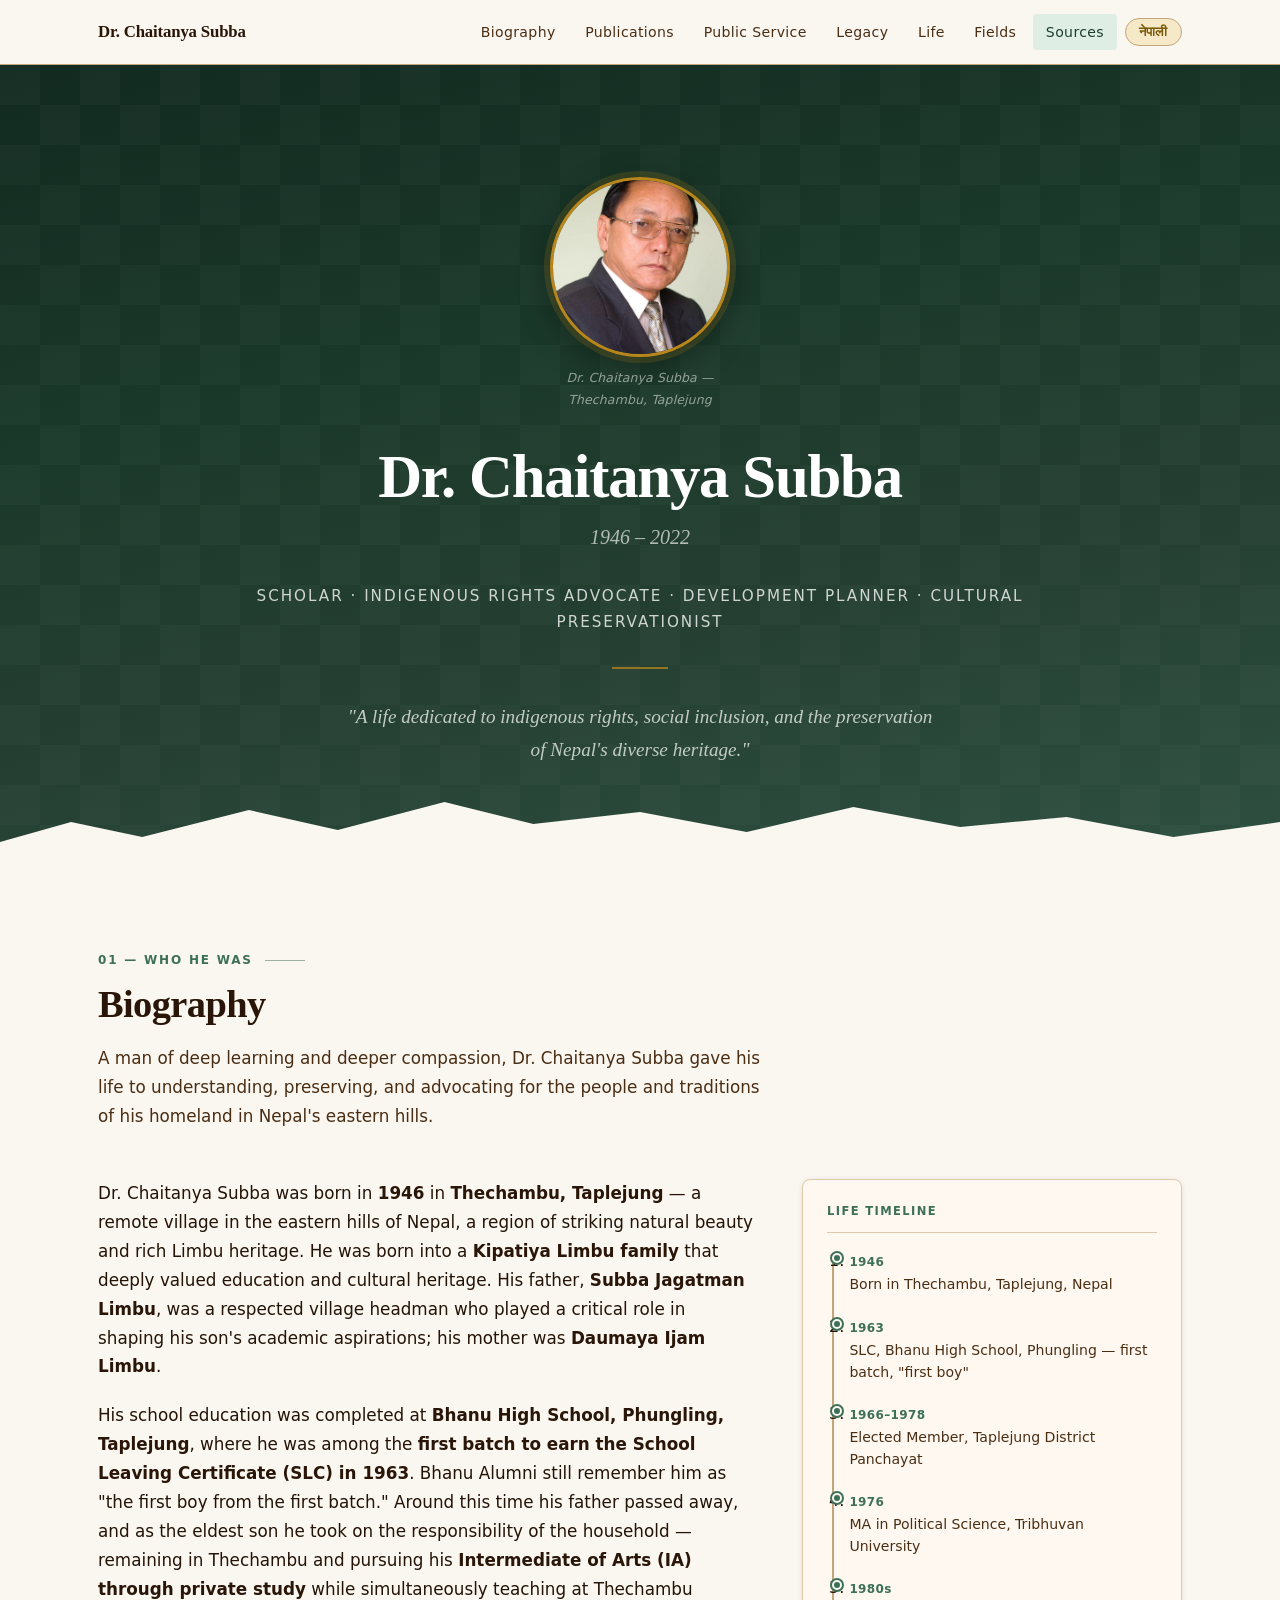
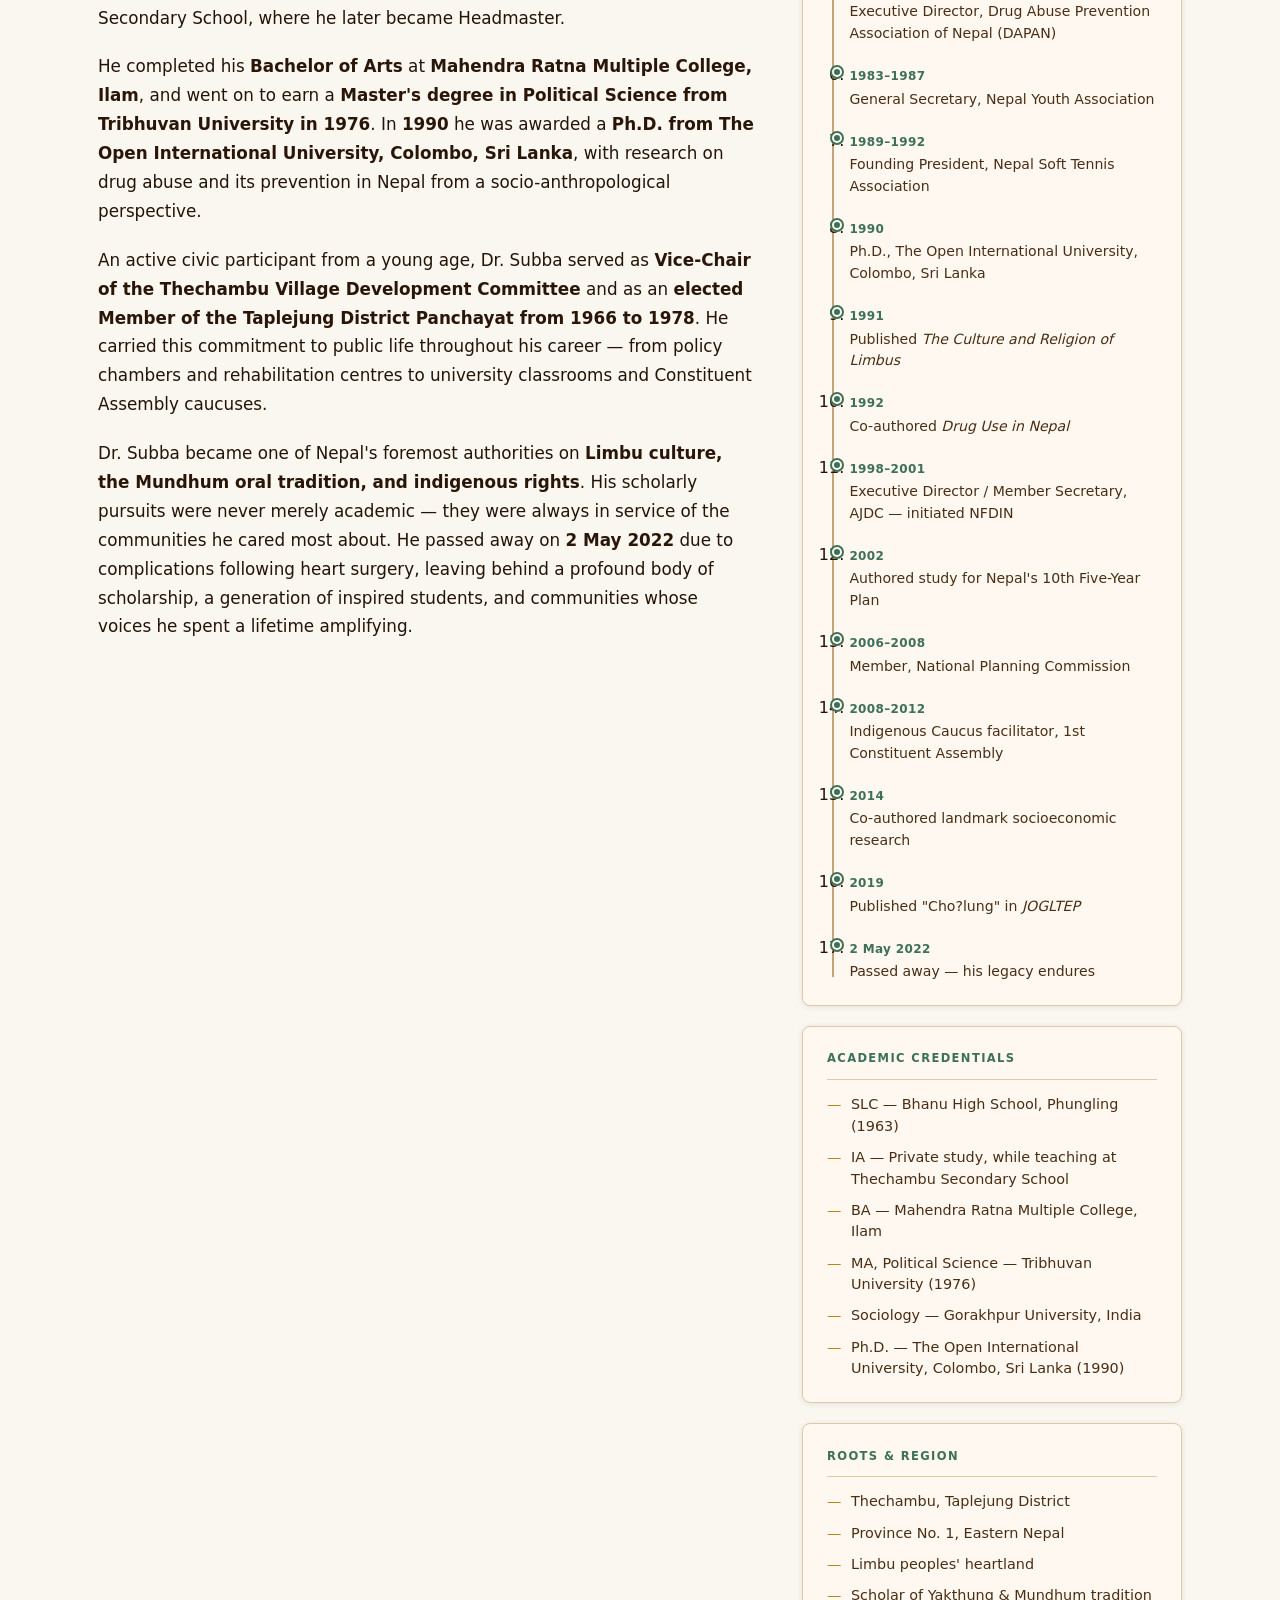
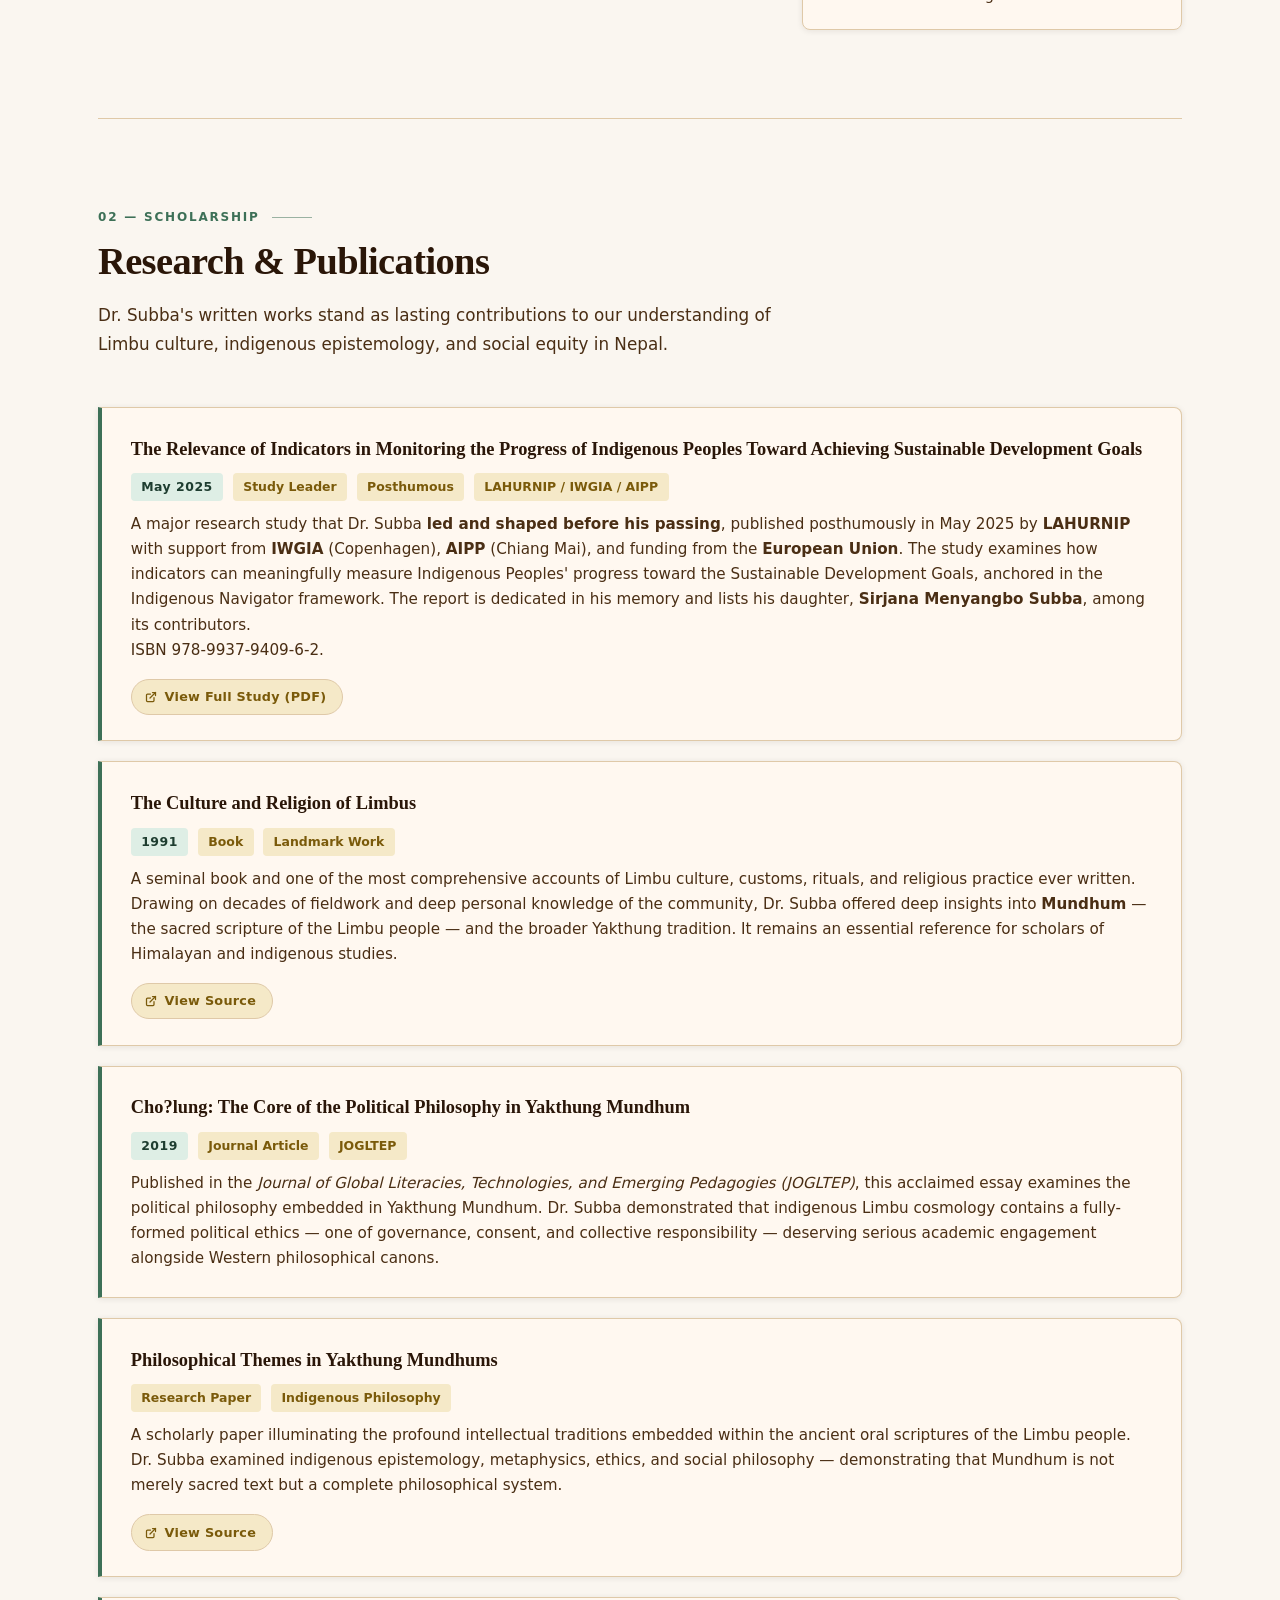
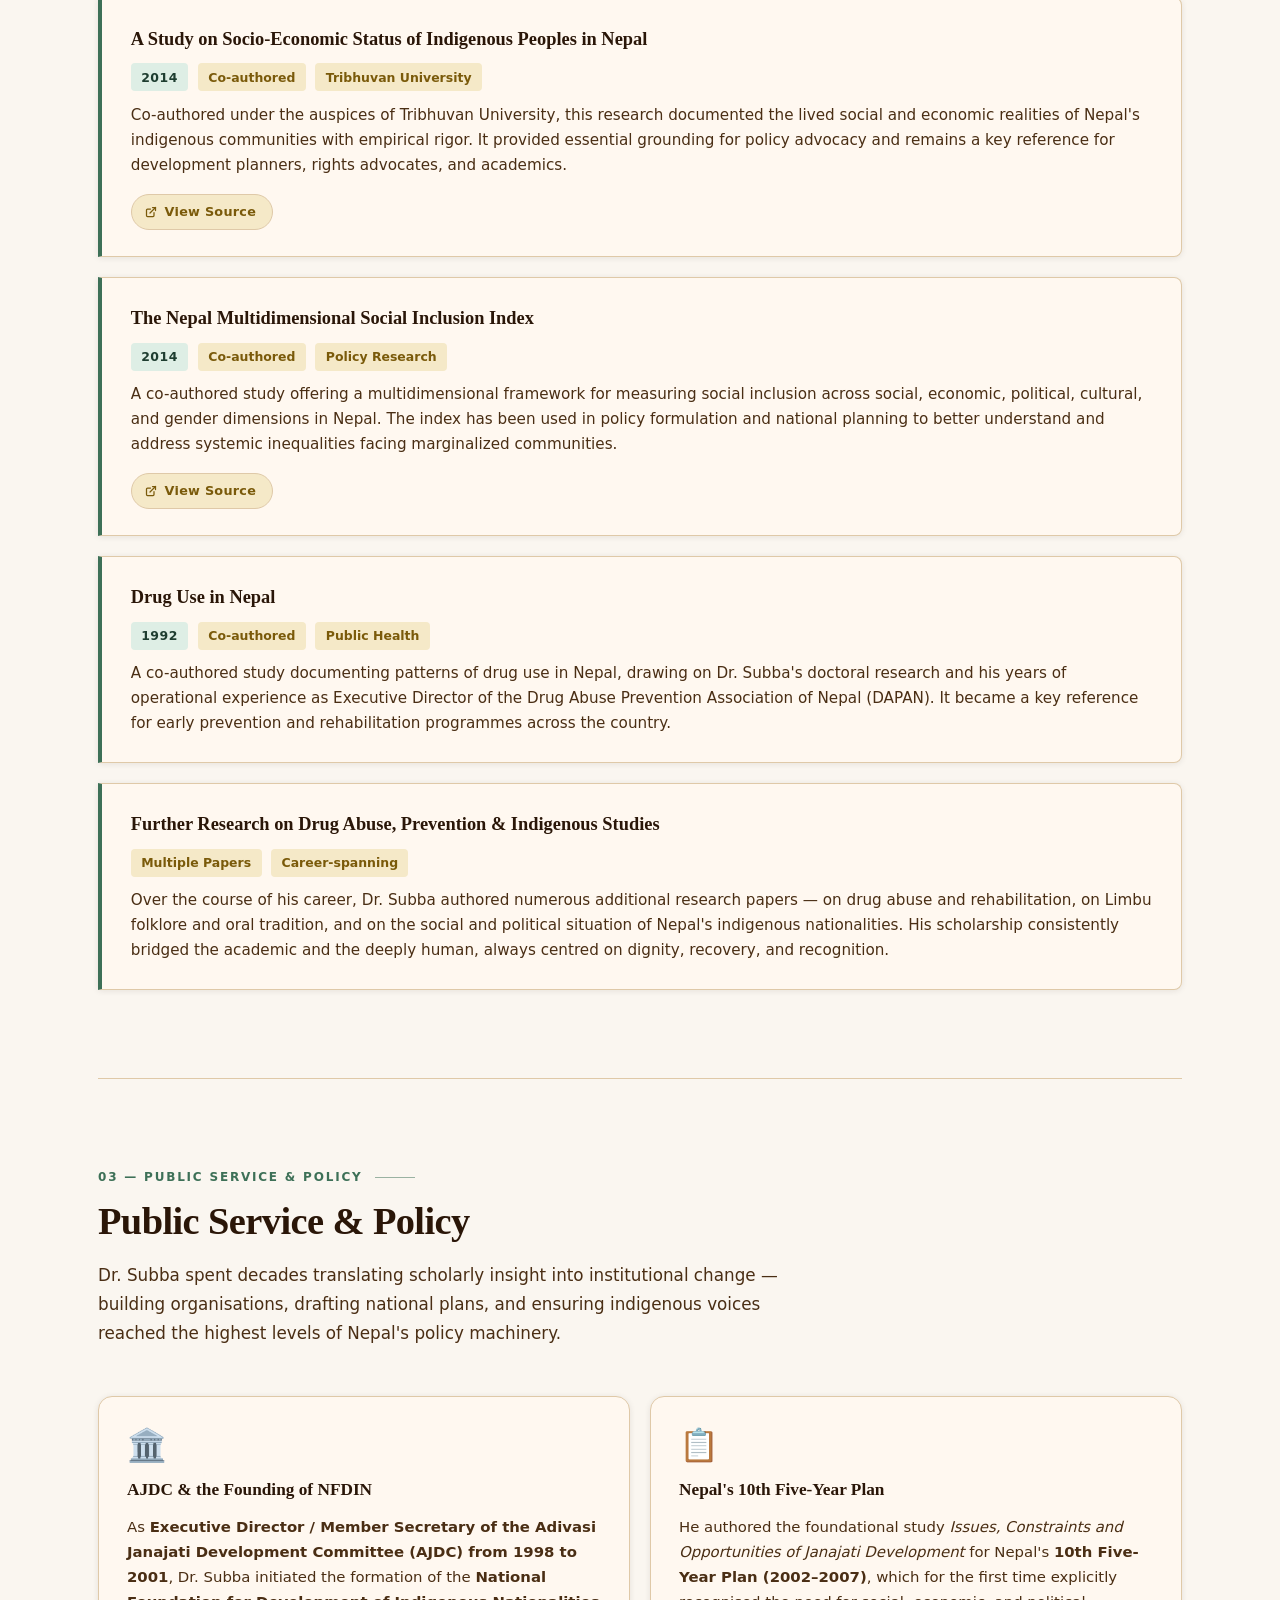
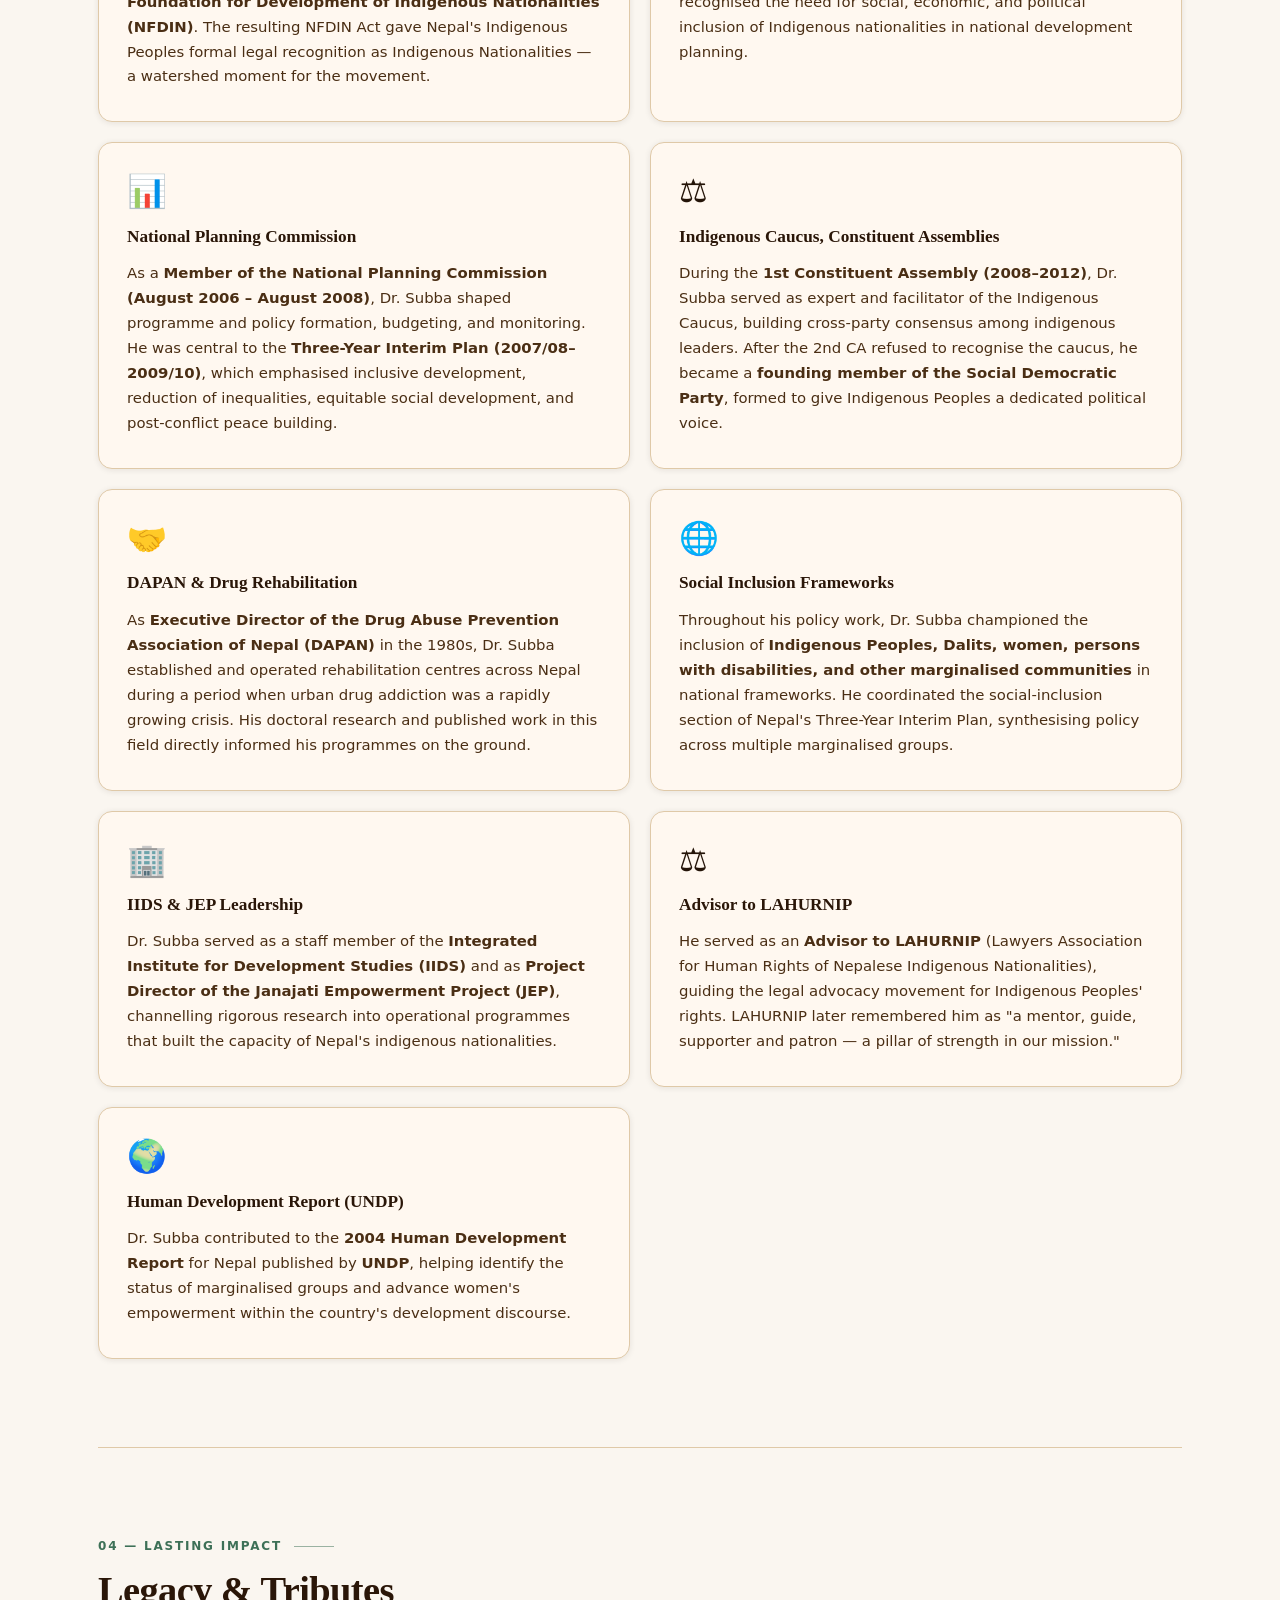
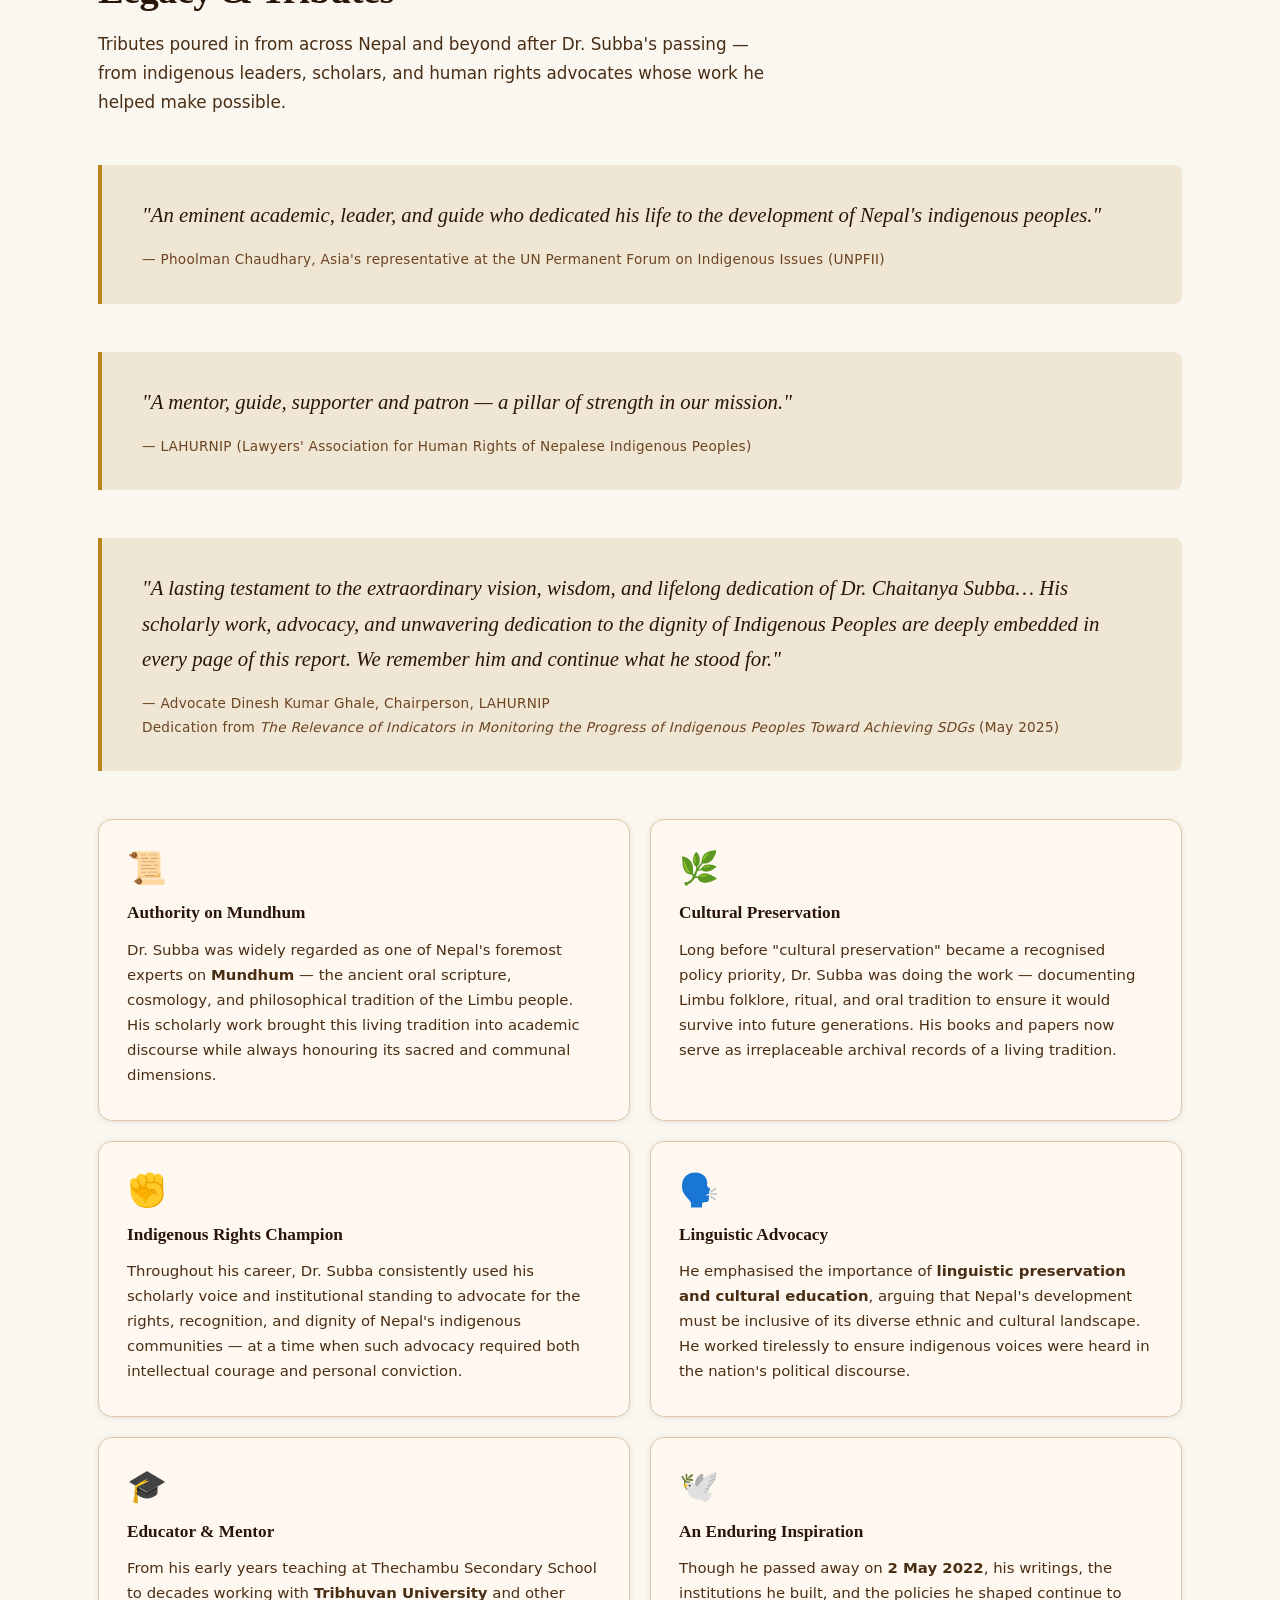
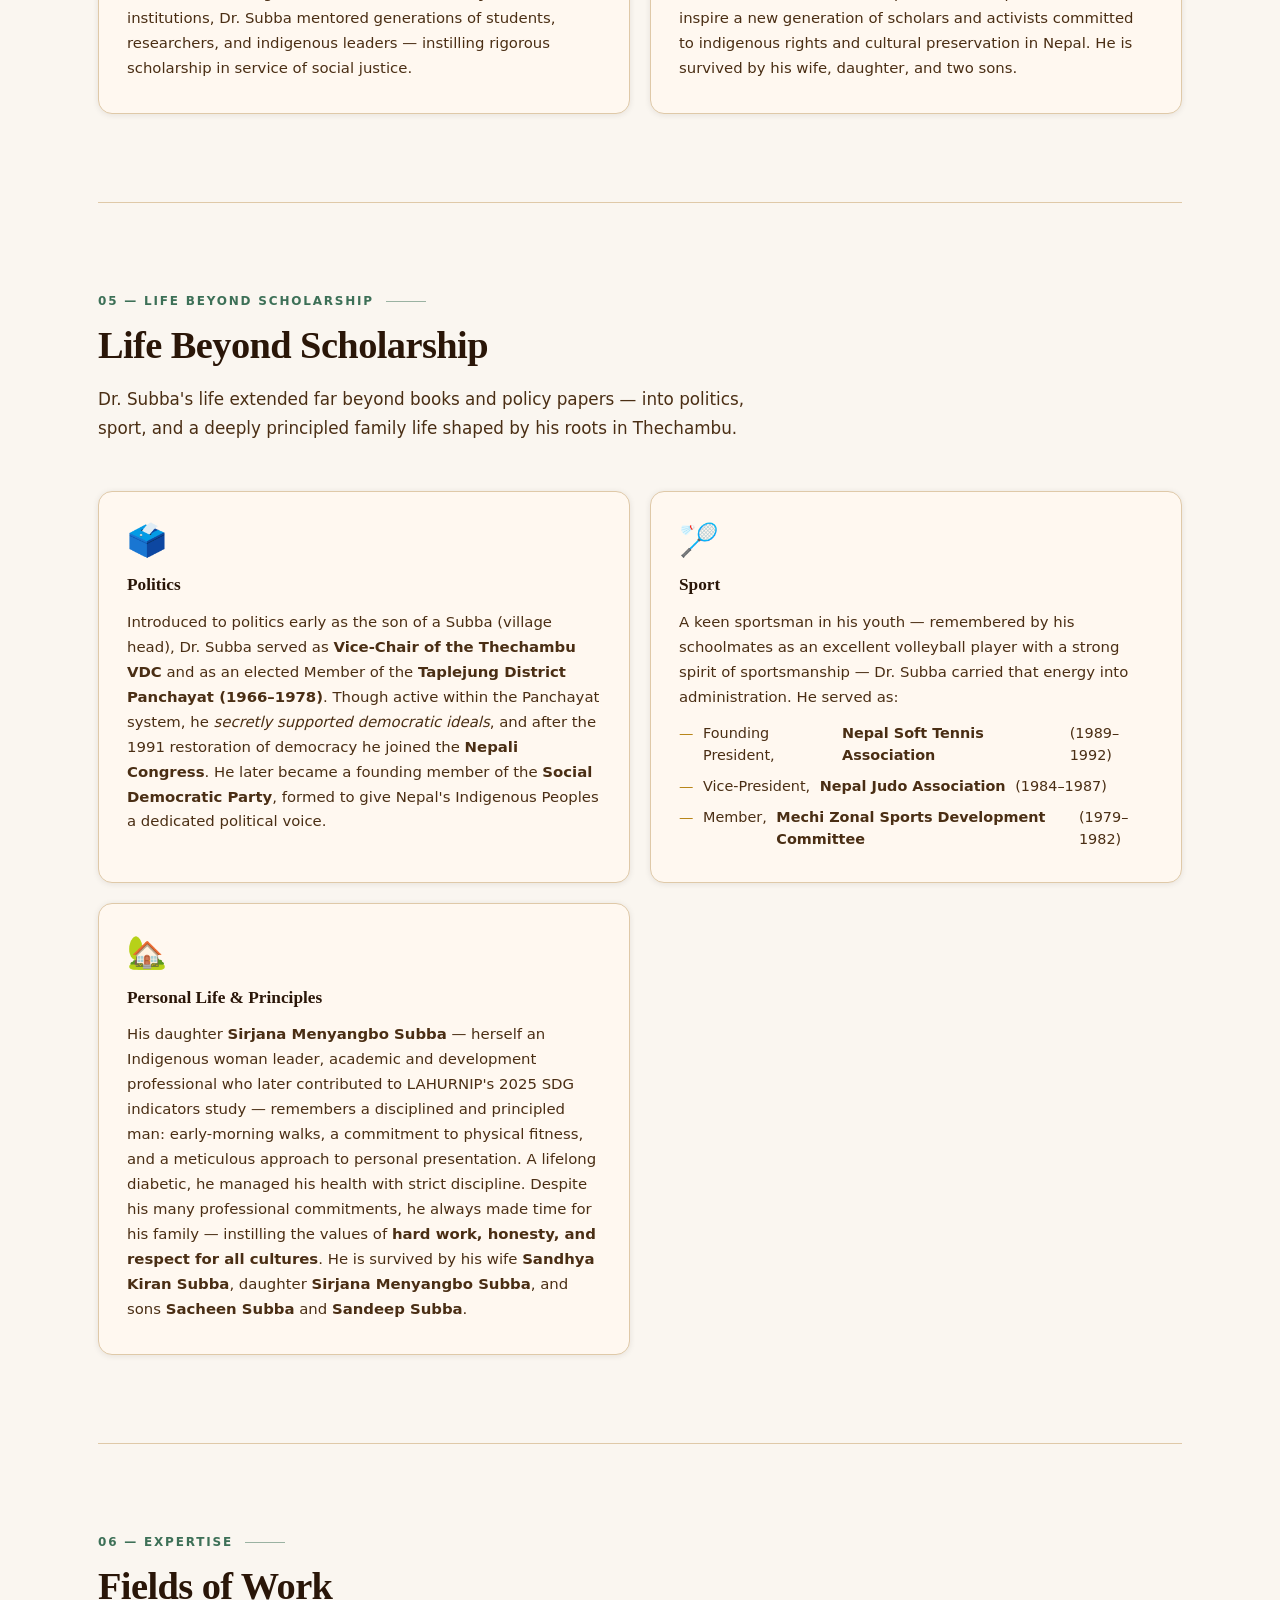
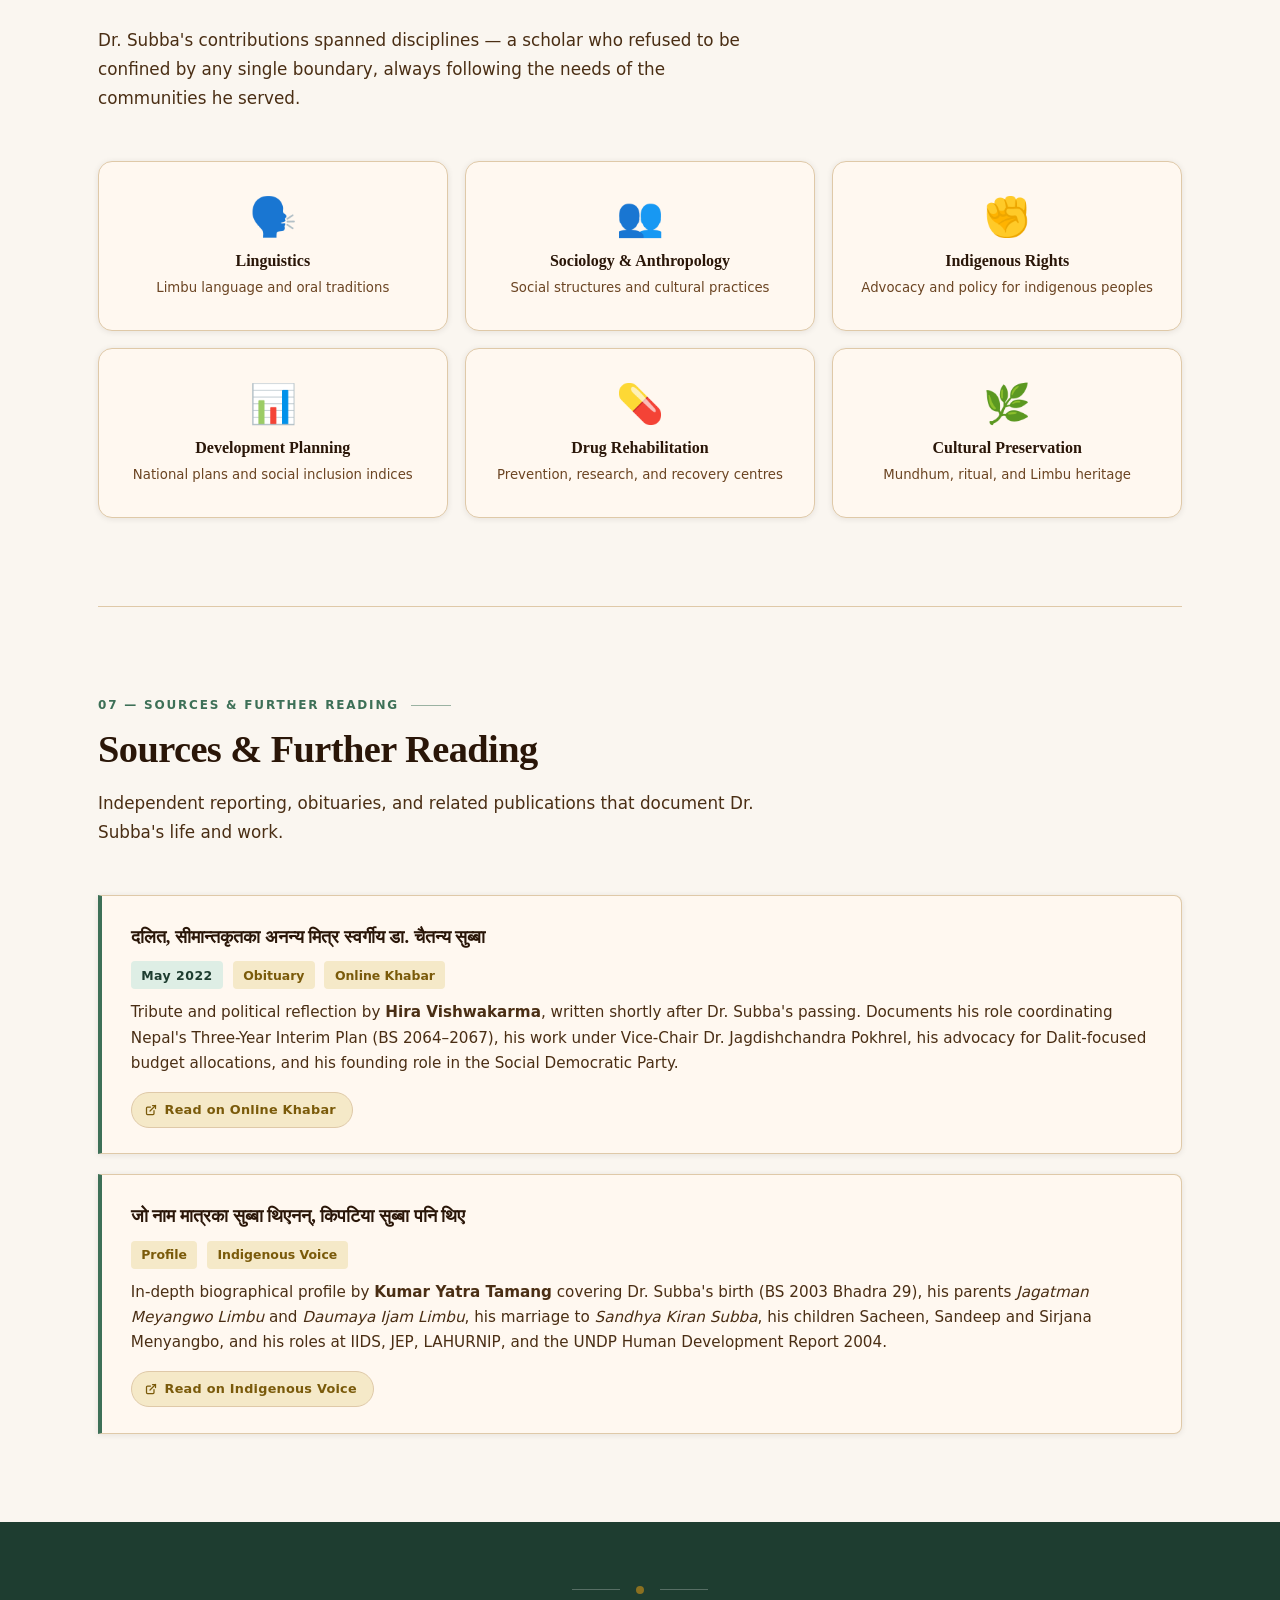
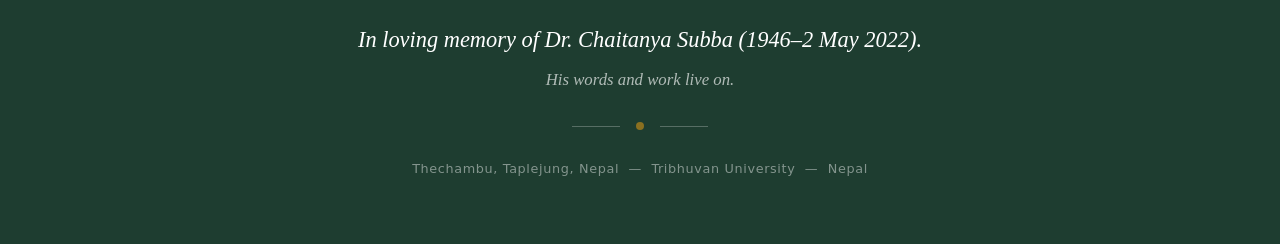
==== commit a1eda33a: "Expand and correct site from authoritative biography sources Integrates the family-sourced biography" ====
--- a/index.html
+++ b/index.html
@@ -897,8 +897,11 @@
           </li>
           <li><a href="#biography" data-i18n="nav-biography">Biography</a></li>
           <li><a href="#publications" data-i18n="nav-publications">Publications</a></li>
+          <li><a href="#service" data-i18n="nav-service">Public Service</a></li>
           <li><a href="#legacy" data-i18n="nav-legacy">Legacy</a></li>
-          <li><a href="#fields" data-i18n="nav-fields">Fields of Work</a></li>
+          <li><a href="#life" data-i18n="nav-life">Life</a></li>
+          <li><a href="#fields" data-i18n="nav-fields">Fields</a></li>
+          <li><a href="#sources" data-i18n="nav-sources">Sources</a></li>
         </ul>
 
         <button class="lang-btn lang-btn-nav" id="lang-btn-nav" aria-label="Switch to Nepali language">
@@ -955,15 +958,15 @@
         <p class="hero-subtitle"
            data-i18n="hero-subtitle"
            data-i18n-aria="hero-subtitle-aria"
-           aria-label="Scholar, Linguist, Indigenous Rights Advocate, Development Planner">
-          Scholar &middot; Linguist &middot; Indigenous Rights Advocate &middot; Development Planner
+           aria-label="Scholar, Indigenous Rights Advocate, Development Planner, Cultural Preservationist">
+          Scholar &middot; Indigenous Rights Advocate &middot; Development Planner &middot; Cultural Preservationist
         </p>
 
         <hr class="hero-rule" aria-hidden="true">
 
         <p class="hero-tagline">
-          "A voice for the voiceless, a keeper of ancient wisdom,
-          and a tireless builder of a more just Nepal."
+          "A life dedicated to indigenous rights, social inclusion,
+          and the preservation of Nepal's diverse heritage."
         </p>
       </div>
     </div>
@@ -994,32 +997,41 @@
           <div class="bio-body">
             <p>
               Dr. Chaitanya Subba was born in <strong>1946</strong> in <strong>Thechambu, Taplejung</strong> —
-              a village nestled in the eastern hills of Nepal, a region of striking natural beauty and rich
-              Limbu heritage. From an early age, the rhythms of his community and the weight of its history shaped
-              the scholar he would become.
+              a remote village in the eastern hills of Nepal, a region of striking natural beauty and rich
+              Limbu heritage. He was born into a <strong>Kipatiya Limbu family</strong> that deeply valued
+              education and cultural heritage. His father, <strong>Subba Jagatman Limbu</strong>, was a
+              respected village headman who played a critical role in shaping his son's academic aspirations;
+              his mother was <strong>Daumaya Ijam Limbu</strong>.
             </p>
             <p>
-              His early education took place at <strong>Bhanu Secondary School</strong>, where a love for knowledge
-              took root. He earned his <strong>School Leaving Certificate (SLC) from Dharan in 1963</strong>, marking
-              the beginning of a distinguished academic journey that would eventually take him to Nepal's foremost
-              institution of higher learning.
+              His school education was completed at <strong>Bhanu High School, Phungling, Taplejung</strong>,
+              where he was among the <strong>first batch to earn the School Leaving Certificate (SLC) in 1963</strong>.
+              Bhanu Alumni still remember him as "the first boy from the first batch." Around this time his father
+              passed away, and as the eldest son he took on the responsibility of the household — remaining in
+              Thechambu and pursuing his <strong>Intermediate of Arts (IA) through private study</strong> while
+              simultaneously teaching at Thechambu Secondary School, where he later became Headmaster.
             </p>
             <p>
-              An active civic participant from a young age, he served as a <strong>Panchayat member of Taplejung
-              in 1967</strong>, demonstrating early on his commitment to public service and to the betterment of
-              his community. He carried this commitment throughout his life — from policy chambers to rehabilitation
-              centres to university classrooms.
+              He completed his <strong>Bachelor of Arts</strong> at <strong>Mahendra Ratna Multiple College, Ilam</strong>,
+              and went on to earn a <strong>Master's degree in Political Science from Tribhuvan University in 1976</strong>.
+              In <strong>1990</strong> he was awarded a <strong>Ph.D. from The Open International University,
+              Colombo, Sri Lanka</strong>, with research on drug abuse and its prevention in Nepal from a
+              socio-anthropological perspective.
             </p>
             <p>
-              Dr. Subba pursued a <strong>Master's degree in Political Science</strong> from
-              <strong>Tribhuvan University in 1976</strong>, later crowning his academic career with a
-              <strong>doctorate (PhD)</strong>. His scholarly pursuits were never merely academic — they were
-              always in service of the communities he cared most about. He became one of Nepal's foremost authorities
-              on Limbu culture, the Mundhum oral tradition, and indigenous rights.
+              An active civic participant from a young age, Dr. Subba served as <strong>Vice-Chair of the Thechambu
+              Village Development Committee</strong> and as an <strong>elected Member of the Taplejung District
+              Panchayat from 1966 to 1978</strong>. He carried this commitment to public life throughout his career
+              — from policy chambers and rehabilitation centres to university classrooms and Constituent Assembly
+              caucuses.
             </p>
             <p>
-              He passed away in <strong>2022</strong>, leaving behind a profound body of scholarship, a generation
-              of inspired students, and communities whose voices he spent a lifetime amplifying.
+              Dr. Subba became one of Nepal's foremost authorities on <strong>Limbu culture, the Mundhum oral
+              tradition, and indigenous rights</strong>. His scholarly pursuits were never merely academic — they
+              were always in service of the communities he cared most about. He passed away on
+              <strong>2 May 2022</strong> due to complications following heart surgery, leaving behind a profound
+              body of scholarship, a generation of inspired students, and communities whose voices he spent a
+              lifetime amplifying.
             </p>
           </div>
 
@@ -1035,11 +1047,11 @@
                   </li>
                   <li class="timeline-item">
                     <div class="tl-year">1963</div>
-                    <div class="tl-text">SLC from Dharan</div>
+                    <div class="tl-text">SLC, Bhanu High School, Phungling — first batch, "first boy"</div>
                   </li>
                   <li class="timeline-item">
-                    <div class="tl-year">1967</div>
-                    <div class="tl-text">Panchayat Member, Taplejung</div>
+                    <div class="tl-year">1966–1978</div>
+                    <div class="tl-text">Elected Member, Taplejung District Panchayat</div>
                   </li>
                   <li class="timeline-item">
                     <div class="tl-year">1976</div>
@@ -1047,22 +1059,54 @@
                   </li>
                   <li class="timeline-item">
                     <div class="tl-year">1980s</div>
-                    <div class="tl-text">Executive Director, Drug Abuse Prevention Association</div>
+                    <div class="tl-text">Executive Director, Drug Abuse Prevention Association of Nepal (DAPAN)</div>
                   </li>
                   <li class="timeline-item">
-                    <div class="tl-year">1995</div>
+                    <div class="tl-year">1983–1987</div>
+                    <div class="tl-text">General Secretary, Nepal Youth Association</div>
+                  </li>
+                  <li class="timeline-item">
+                    <div class="tl-year">1989–1992</div>
+                    <div class="tl-text">Founding President, Nepal Soft Tennis Association</div>
+                  </li>
+                  <li class="timeline-item">
+                    <div class="tl-year">1990</div>
+                    <div class="tl-text">Ph.D., The Open International University, Colombo, Sri Lanka</div>
+                  </li>
+                  <li class="timeline-item">
+                    <div class="tl-year">1991</div>
                     <div class="tl-text">Published <em>The Culture and Religion of Limbus</em></div>
                   </li>
                   <li class="timeline-item">
+                    <div class="tl-year">1992</div>
+                    <div class="tl-text">Co-authored <em>Drug Use in Nepal</em></div>
+                  </li>
+                  <li class="timeline-item">
+                    <div class="tl-year">1998–2001</div>
+                    <div class="tl-text">Executive Director / Member Secretary, AJDC — initiated NFDIN</div>
+                  </li>
+                  <li class="timeline-item">
                     <div class="tl-year">2002</div>
-                    <div class="tl-text">Contributed to Nepal's 10th National Plan</div>
+                    <div class="tl-text">Authored study for Nepal's 10th Five-Year Plan</div>
+                  </li>
+                  <li class="timeline-item">
+                    <div class="tl-year">2006–2008</div>
+                    <div class="tl-text">Member, National Planning Commission</div>
+                  </li>
+                  <li class="timeline-item">
+                    <div class="tl-year">2008–2012</div>
+                    <div class="tl-text">Indigenous Caucus facilitator, 1st Constituent Assembly</div>
                   </li>
                   <li class="timeline-item">
                     <div class="tl-year">2014</div>
                     <div class="tl-text">Co-authored landmark socioeconomic research</div>
                   </li>
                   <li class="timeline-item">
-                    <div class="tl-year">2022</div>
+                    <div class="tl-year">2019</div>
+                    <div class="tl-text">Published "Cho?lung" in <em>JOGLTEP</em></div>
+                  </li>
+                  <li class="timeline-item">
+                    <div class="tl-year">2 May 2022</div>
                     <div class="tl-text">Passed away — his legacy endures</div>
                   </li>
                 </ol>
@@ -1072,9 +1116,12 @@
             <div class="info-card">
               <div class="info-card-title">Academic Credentials</div>
               <ul class="cred-list" aria-label="Academic qualifications">
-                <li>SLC, Dharan (1963)</li>
+                <li>SLC — Bhanu High School, Phungling (1963)</li>
+                <li>IA — Private study, while teaching at Thechambu Secondary School</li>
+                <li>BA — Mahendra Ratna Multiple College, Ilam</li>
                 <li>MA, Political Science — Tribhuvan University (1976)</li>
-                <li>PhD — Tribhuvan University</li>
+                <li>Sociology — Gorakhpur University, India</li>
+                <li>Ph.D. — The Open International University, Colombo, Sri Lanka (1990)</li>
               </ul>
             </div>
 
@@ -1107,17 +1154,57 @@
 
         <ol class="pub-list" aria-label="Selected publications and research by Dr. Chaitanya Subba">
           <li class="pub-item">
+            <h3 class="pub-title">
+              <cite>The Relevance of Indicators in Monitoring the Progress of Indigenous Peoples
+              Toward Achieving Sustainable Development Goals</cite>
+            </h3>
+            <div class="pub-meta">
+              <span class="pub-badge" aria-label="Published May 2025">May 2025</span>
+              <span class="pub-tag">Study Leader</span>
+              <span class="pub-tag">Posthumous</span>
+              <span class="pub-tag">LAHURNIP / IWGIA / AIPP</span>
+            </div>
+            <p class="pub-desc">
+              A major research study that Dr. Subba <strong>led and shaped before his passing</strong>,
+              published posthumously in May 2025 by <strong>LAHURNIP</strong> with support from
+              <strong>IWGIA</strong> (Copenhagen), <strong>AIPP</strong> (Chiang Mai), and funding from
+              the <strong>European Union</strong>. The study examines how indicators can meaningfully
+              measure Indigenous Peoples' progress toward the Sustainable Development Goals, anchored
+              in the Indigenous Navigator framework. The report is dedicated in his memory and lists
+              his daughter, <strong>Sirjana Menyangbo Subba</strong>, among its contributors.
+              <br>ISBN 978-9937-9409-6-2.
+            </p>
+            <a
+              class="pub-source-link"
+              href="https://www.lahurnip.org/uploads/publication/file/the-relevance-of-indicators-in-monitoring-the-progress-of-indigenous-peoples-toward-achieving-sdgs-compressed.pdf"
+              target="_blank"
+              rel="noopener noreferrer"
+              aria-label="Open the LAHURNIP SDG indicators study PDF (opens in new tab)"
+            >
+              <svg width="12" height="12" viewBox="0 0 24 24" fill="none" stroke="currentColor"
+                   stroke-width="2.5" stroke-linecap="round" stroke-linejoin="round"
+                   aria-hidden="true" focusable="false">
+                <path d="M18 13v6a2 2 0 0 1-2 2H5a2 2 0 0 1-2-2V8a2 2 0 0 1 2-2h6"/>
+                <polyline points="15,3 21,3 21,9"/>
+                <line x1="10" y1="14" x2="21" y2="3"/>
+              </svg>
+              View Full Study (PDF)
+            </a>
+          </li>
+
+          <li class="pub-item">
             <h3 class="pub-title"><cite>The Culture and Religion of Limbus</cite></h3>
             <div class="pub-meta">
-              <span class="pub-badge" aria-label="Published 1995">1995</span>
+              <span class="pub-badge" aria-label="Published 1991">1991</span>
               <span class="pub-tag">Book</span>
               <span class="pub-tag">Landmark Work</span>
             </div>
             <p class="pub-desc">
-              A landmark book and one of the most comprehensive accounts of Limbu culture, customs, rituals,
+              A seminal book and one of the most comprehensive accounts of Limbu culture, customs, rituals,
               and religious practice ever written. Drawing on decades of fieldwork and deep personal knowledge
-              of the community, Dr. Subba gave the world an authoritative window into a rich and ancient tradition.
-              It remains an essential reference for scholars of Himalayan and indigenous studies.
+              of the community, Dr. Subba offered deep insights into <strong>Mundhum</strong> — the sacred
+              scripture of the Limbu people — and the broader Yakthung tradition. It remains an essential
+              reference for scholars of Himalayan and indigenous studies.
             </p>
             <a
               class="pub-source-link"
@@ -1138,16 +1225,32 @@
           </li>
 
           <li class="pub-item">
+            <h3 class="pub-title"><cite>Cho?lung: The Core of the Political Philosophy in Yakthung Mundhum</cite></h3>
+            <div class="pub-meta">
+              <span class="pub-badge" aria-label="Published 2019">2019</span>
+              <span class="pub-tag">Journal Article</span>
+              <span class="pub-tag">JOGLTEP</span>
+            </div>
+            <p class="pub-desc">
+              Published in the <em>Journal of Global Literacies, Technologies, and Emerging Pedagogies
+              (JOGLTEP)</em>, this acclaimed essay examines the political philosophy embedded in Yakthung
+              Mundhum. Dr. Subba demonstrated that indigenous Limbu cosmology contains a fully-formed
+              political ethics — one of governance, consent, and collective responsibility — deserving
+              serious academic engagement alongside Western philosophical canons.
+            </p>
+          </li>
+
+          <li class="pub-item">
             <h3 class="pub-title"><cite>Philosophical Themes in Yakthung Mundhums</cite></h3>
             <div class="pub-meta">
               <span class="pub-tag">Research Paper</span>
               <span class="pub-tag">Indigenous Philosophy</span>
             </div>
             <p class="pub-desc">
-              A scholarly paper that illuminates the profound intellectual traditions embedded within the
+              A scholarly paper illuminating the profound intellectual traditions embedded within the
               ancient oral scriptures of the Limbu people. Dr. Subba examined indigenous epistemology,
               metaphysics, ethics, and social philosophy — demonstrating that Mundhum is not merely sacred
-              text but a complete philosophical system deserving serious academic engagement.
+              text but a complete philosophical system.
             </p>
             <a
               class="pub-source-link"
@@ -1230,19 +1333,153 @@
           </li>
 
           <li class="pub-item">
-            <h3 class="pub-title">Research on Drug Abuse and Rehabilitation</h3>
+            <h3 class="pub-title"><cite>Drug Use in Nepal</cite></h3>
             <div class="pub-meta">
-              <span class="pub-tag">Multiple Papers</span>
+              <span class="pub-badge" aria-label="Published 1992">1992</span>
+              <span class="pub-tag">Co-authored</span>
               <span class="pub-tag">Public Health</span>
             </div>
             <p class="pub-desc">
-              Over the course of his career, Dr. Subba authored multiple research papers on drug abuse,
-              prevention, and rehabilitation — directly informing his practical work establishing and running
-              rehabilitation centres across Nepal. His scholarship in this area bridged the academic and the
-              deeply human, always centred on dignity and recovery.
+              A co-authored study documenting patterns of drug use in Nepal, drawing on Dr. Subba's
+              doctoral research and his years of operational experience as Executive Director of the
+              Drug Abuse Prevention Association of Nepal (DAPAN). It became a key reference for early
+              prevention and rehabilitation programmes across the country.
+            </p>
+          </li>
+
+          <li class="pub-item">
+            <h3 class="pub-title">Further Research on Drug Abuse, Prevention &amp; Indigenous Studies</h3>
+            <div class="pub-meta">
+              <span class="pub-tag">Multiple Papers</span>
+              <span class="pub-tag">Career-spanning</span>
+            </div>
+            <p class="pub-desc">
+              Over the course of his career, Dr. Subba authored numerous additional research papers — on
+              drug abuse and rehabilitation, on Limbu folklore and oral tradition, and on the social and
+              political situation of Nepal's indigenous nationalities. His scholarship consistently bridged
+              the academic and the deeply human, always centred on dignity, recovery, and recognition.
             </p>
           </li>
         </ol>
+      </section>
+
+      <!-- ─────────────────────────────────────
+           PUBLIC SERVICE & POLICY
+      ───────────────────────────────────── -->
+      <section id="service" class="section" aria-labelledby="service-heading">
+        <div class="section-eyebrow" aria-hidden="true">
+          <span class="section-eyebrow-text" data-i18n="svc-eyebrow">03 — Public Service & Policy</span>
+          <span class="section-eyebrow-line"></span>
+        </div>
+        <h2 class="section-title" id="service-heading" data-i18n="svc-heading">Public Service &amp; Policy</h2>
+        <p class="section-lead">
+          Dr. Subba spent decades translating scholarly insight into institutional change — building
+          organisations, drafting national plans, and ensuring indigenous voices reached the highest
+          levels of Nepal's policy machinery.
+        </p>
+
+        <div class="legacy-grid">
+          <article class="legacy-card" aria-labelledby="svc-ajdc">
+            <span class="legacy-icon" aria-hidden="true">🏛️</span>
+            <h3 class="legacy-card-title" id="svc-ajdc">AJDC &amp; the Founding of NFDIN</h3>
+            <p class="legacy-card-body">
+              As <strong>Executive Director / Member Secretary of the Adivasi Janajati Development
+              Committee (AJDC) from 1998 to 2001</strong>, Dr. Subba initiated the formation of the
+              <strong>National Foundation for Development of Indigenous Nationalities (NFDIN)</strong>.
+              The resulting NFDIN Act gave Nepal's Indigenous Peoples formal legal recognition as
+              Indigenous Nationalities — a watershed moment for the movement.
+            </p>
+          </article>
+
+          <article class="legacy-card" aria-labelledby="svc-10th">
+            <span class="legacy-icon" aria-hidden="true">📋</span>
+            <h3 class="legacy-card-title" id="svc-10th">Nepal's 10th Five-Year Plan</h3>
+            <p class="legacy-card-body">
+              He authored the foundational study <em>Issues, Constraints and Opportunities of Janajati
+              Development</em> for Nepal's <strong>10th Five-Year Plan (2002–2007)</strong>, which for
+              the first time explicitly recognised the need for social, economic, and political inclusion
+              of Indigenous nationalities in national development planning.
+            </p>
+          </article>
+
+          <article class="legacy-card" aria-labelledby="svc-npc">
+            <span class="legacy-icon" aria-hidden="true">📊</span>
+            <h3 class="legacy-card-title" id="svc-npc">National Planning Commission</h3>
+            <p class="legacy-card-body">
+              As a <strong>Member of the National Planning Commission (August 2006 – August 2008)</strong>,
+              Dr. Subba shaped programme and policy formation, budgeting, and monitoring. He was central
+              to the <strong>Three-Year Interim Plan (2007/08–2009/10)</strong>, which emphasised
+              inclusive development, reduction of inequalities, equitable social development, and
+              post-conflict peace building.
+            </p>
+          </article>
+
+          <article class="legacy-card" aria-labelledby="svc-ca">
+            <span class="legacy-icon" aria-hidden="true">⚖️</span>
+            <h3 class="legacy-card-title" id="svc-ca">Indigenous Caucus, Constituent Assemblies</h3>
+            <p class="legacy-card-body">
+              During the <strong>1st Constituent Assembly (2008–2012)</strong>, Dr. Subba served as
+              expert and facilitator of the Indigenous Caucus, building cross-party consensus among
+              indigenous leaders. After the 2nd CA refused to recognise the caucus, he became a
+              <strong>founding member of the Social Democratic Party</strong>, formed to give
+              Indigenous Peoples a dedicated political voice.
+            </p>
+          </article>
+
+          <article class="legacy-card" aria-labelledby="svc-dapan">
+            <span class="legacy-icon" aria-hidden="true">🤝</span>
+            <h3 class="legacy-card-title" id="svc-dapan">DAPAN &amp; Drug Rehabilitation</h3>
+            <p class="legacy-card-body">
+              As <strong>Executive Director of the Drug Abuse Prevention Association of Nepal (DAPAN)</strong>
+              in the 1980s, Dr. Subba established and operated rehabilitation centres across Nepal during
+              a period when urban drug addiction was a rapidly growing crisis. His doctoral research and
+              published work in this field directly informed his programmes on the ground.
+            </p>
+          </article>
+
+          <article class="legacy-card" aria-labelledby="svc-inclusion">
+            <span class="legacy-icon" aria-hidden="true">🌐</span>
+            <h3 class="legacy-card-title" id="svc-inclusion">Social Inclusion Frameworks</h3>
+            <p class="legacy-card-body">
+              Throughout his policy work, Dr. Subba championed the inclusion of <strong>Indigenous
+              Peoples, Dalits, women, persons with disabilities, and other marginalised communities</strong>
+              in national frameworks. He coordinated the social-inclusion section of Nepal's Three-Year
+              Interim Plan, synthesising policy across multiple marginalised groups.
+            </p>
+          </article>
+
+          <article class="legacy-card" aria-labelledby="svc-iids">
+            <span class="legacy-icon" aria-hidden="true">🏢</span>
+            <h3 class="legacy-card-title" id="svc-iids">IIDS &amp; JEP Leadership</h3>
+            <p class="legacy-card-body">
+              Dr. Subba served as a staff member of the <strong>Integrated Institute for Development
+              Studies (IIDS)</strong> and as <strong>Project Director of the Janajati Empowerment
+              Project (JEP)</strong>, channelling rigorous research into operational programmes that
+              built the capacity of Nepal's indigenous nationalities.
+            </p>
+          </article>
+
+          <article class="legacy-card" aria-labelledby="svc-lahurnip">
+            <span class="legacy-icon" aria-hidden="true">⚖️</span>
+            <h3 class="legacy-card-title" id="svc-lahurnip">Advisor to LAHURNIP</h3>
+            <p class="legacy-card-body">
+              He served as an <strong>Advisor to LAHURNIP</strong> (Lawyers Association for Human Rights
+              of Nepalese Indigenous Nationalities), guiding the legal advocacy movement for Indigenous
+              Peoples' rights. LAHURNIP later remembered him as "a mentor, guide, supporter and patron —
+              a pillar of strength in our mission."
+            </p>
+          </article>
+
+          <article class="legacy-card" aria-labelledby="svc-hdr">
+            <span class="legacy-icon" aria-hidden="true">🌍</span>
+            <h3 class="legacy-card-title" id="svc-hdr">Human Development Report (UNDP)</h3>
+            <p class="legacy-card-body">
+              Dr. Subba contributed to the <strong>2004 Human Development Report</strong> for Nepal
+              published by <strong>UNDP</strong>, helping identify the status of marginalised groups and
+              advance women's empowerment within the country's development discourse.
+            </p>
+          </article>
+        </div>
       </section>
 
       <!-- ─────────────────────────────────────
@@ -1250,21 +1487,47 @@
       ───────────────────────────────────── -->
       <section id="legacy" class="section" aria-labelledby="legacy-heading">
         <div class="section-eyebrow" aria-hidden="true">
-          <span class="section-eyebrow-text" data-i18n="leg-eyebrow">03 — Lasting Impact</span>
+          <span class="section-eyebrow-text" data-i18n="leg-eyebrow">04 — Lasting Impact</span>
           <span class="section-eyebrow-line"></span>
         </div>
-        <h2 class="section-title" id="legacy-heading" data-i18n="leg-heading">Legacy &amp; Contributions</h2>
+        <h2 class="section-title" id="legacy-heading" data-i18n="leg-heading">Legacy &amp; Tributes</h2>
         <p class="section-lead">
-          Beyond his publications, Dr. Subba's life was one of sustained, principled action — in classrooms,
-          policy chambers, community spaces, and rehabilitation facilities across Nepal.
+          Tributes poured in from across Nepal and beyond after Dr. Subba's passing — from indigenous
+          leaders, scholars, and human rights advocates whose work he helped make possible.
         </p>
 
-        <blockquote class="blockquote-pull" aria-label="Tribute to Dr. Subba's legacy">
+        <blockquote class="blockquote-pull" aria-label="Tribute from Phoolman Chaudhary, UNPFII">
           <p>
-            "He was not content to merely study his people — he fought for them, cared for them,
-            and ensured their stories, their philosophies, and their rights would never be forgotten.
-            That is a rare kind of scholar, and a rarer kind of human being."
+            "An eminent academic, leader, and guide who dedicated his life to the development of
+            Nepal's indigenous peoples."
           </p>
+          <footer style="margin-top:1rem;font-style:normal;font-family:var(--font-sans);font-size:0.85rem;color:var(--text-light);letter-spacing:0.02em;">
+            — Phoolman Chaudhary, Asia's representative at the
+            UN Permanent Forum on Indigenous Issues (UNPFII)
+          </footer>
+        </blockquote>
+
+        <blockquote class="blockquote-pull" aria-label="Tribute from LAHURNIP">
+          <p>
+            "A mentor, guide, supporter and patron — a pillar of strength in our mission."
+          </p>
+          <footer style="margin-top:1rem;font-style:normal;font-family:var(--font-sans);font-size:0.85rem;color:var(--text-light);letter-spacing:0.02em;">
+            — LAHURNIP (Lawyers' Association for Human Rights of Nepalese Indigenous Peoples)
+          </footer>
+        </blockquote>
+
+        <blockquote class="blockquote-pull" aria-label="Dedication from the LAHURNIP SDG indicators study, May 2025">
+          <p>
+            "A lasting testament to the extraordinary vision, wisdom, and lifelong dedication of
+            Dr. Chaitanya Subba… His scholarly work, advocacy, and unwavering dedication to the
+            dignity of Indigenous Peoples are deeply embedded in every page of this report. We
+            remember him and continue what he stood for."
+          </p>
+          <footer style="margin-top:1rem;font-style:normal;font-family:var(--font-sans);font-size:0.85rem;color:var(--text-light);letter-spacing:0.02em;">
+            — Advocate Dinesh Kumar Ghale, Chairperson, LAHURNIP<br>
+            Dedication from <em>The Relevance of Indicators in Monitoring the Progress of
+            Indigenous Peoples Toward Achieving SDGs</em> (May 2025)
+          </footer>
         </blockquote>
 
         <div class="legacy-grid">
@@ -1279,36 +1542,14 @@
             </p>
           </article>
 
-          <article class="legacy-card" aria-labelledby="leg-policy">
-            <span class="legacy-icon" aria-hidden="true">🏛️</span>
-            <h3 class="legacy-card-title" id="leg-policy">National Policy Advocacy</h3>
-            <p class="legacy-card-body">
-              Dr. Subba played an influential role in shaping Nepal's <strong>10th National Plan
-              (2002–2007)</strong>, advocating for the formal inclusion of indigenous peoples' rights within
-              national development frameworks. His work helped translate grassroots realities into policy
-              language that could produce real change.
-            </p>
-          </article>
-
-          <article class="legacy-card" aria-labelledby="leg-rehab">
-            <span class="legacy-icon" aria-hidden="true">🤝</span>
-            <h3 class="legacy-card-title" id="leg-rehab">Drug Rehabilitation Pioneer</h3>
-            <p class="legacy-card-body">
-              As <strong>Executive Director of the Drug Abuse Prevention Association</strong> in the 1980s,
-              Dr. Subba established and operated drug rehabilitation centres across Nepal. He brought both
-              scholarly rigour and profound human compassion to this work, helping thousands of individuals
-              and families navigate recovery with dignity.
-            </p>
-          </article>
-
           <article class="legacy-card" aria-labelledby="leg-culture">
             <span class="legacy-icon" aria-hidden="true">🌿</span>
             <h3 class="legacy-card-title" id="leg-culture">Cultural Preservation</h3>
             <p class="legacy-card-body">
-              Long before "cultural preservation" became a recognized policy priority, Dr. Subba was
-              doing the work — documenting, analysing, and disseminating Limbu cultural heritage to ensure
-              it would survive into future generations. His books and papers now serve as irreplaceable
-              archival records of living tradition.
+              Long before "cultural preservation" became a recognised policy priority, Dr. Subba was
+              doing the work — documenting Limbu folklore, ritual, and oral tradition to ensure it would
+              survive into future generations. His books and papers now serve as irreplaceable archival
+              records of a living tradition.
             </p>
           </article>
 
@@ -1323,14 +1564,99 @@
             </p>
           </article>
 
+          <article class="legacy-card" aria-labelledby="leg-language">
+            <span class="legacy-icon" aria-hidden="true">🗣️</span>
+            <h3 class="legacy-card-title" id="leg-language">Linguistic Advocacy</h3>
+            <p class="legacy-card-body">
+              He emphasised the importance of <strong>linguistic preservation and cultural education</strong>,
+              arguing that Nepal's development must be inclusive of its diverse ethnic and cultural
+              landscape. He worked tirelessly to ensure indigenous voices were heard in the nation's
+              political discourse.
+            </p>
+          </article>
+
           <article class="legacy-card" aria-labelledby="leg-mentor">
             <span class="legacy-icon" aria-hidden="true">🎓</span>
             <h3 class="legacy-card-title" id="leg-mentor">Educator &amp; Mentor</h3>
             <p class="legacy-card-body">
-              Through his long association with <strong>Tribhuvan University</strong> and academic
-              institutions, Dr. Subba mentored generations of students and researchers, instilling a
-              commitment to rigorous scholarship in service of social justice. His influence continues
-              through those he taught.
+              From his early years teaching at Thechambu Secondary School to decades working with
+              <strong>Tribhuvan University</strong> and other institutions, Dr. Subba mentored generations
+              of students, researchers, and indigenous leaders — instilling rigorous scholarship in
+              service of social justice.
+            </p>
+          </article>
+
+          <article class="legacy-card" aria-labelledby="leg-family">
+            <span class="legacy-icon" aria-hidden="true">🕊️</span>
+            <h3 class="legacy-card-title" id="leg-family">An Enduring Inspiration</h3>
+            <p class="legacy-card-body">
+              Though he passed away on <strong>2 May 2022</strong>, his writings, the institutions he
+              built, and the policies he shaped continue to inspire a new generation of scholars and
+              activists committed to indigenous rights and cultural preservation in Nepal. He is survived
+              by his wife, daughter, and two sons.
+            </p>
+          </article>
+        </div>
+      </section>
+
+      <!-- ─────────────────────────────────────
+           LIFE BEYOND SCHOLARSHIP
+      ───────────────────────────────────── -->
+      <section id="life" class="section" aria-labelledby="life-heading">
+        <div class="section-eyebrow" aria-hidden="true">
+          <span class="section-eyebrow-text" data-i18n="life-eyebrow">05 — Life Beyond Scholarship</span>
+          <span class="section-eyebrow-line"></span>
+        </div>
+        <h2 class="section-title" id="life-heading" data-i18n="life-heading">Life Beyond Scholarship</h2>
+        <p class="section-lead">
+          Dr. Subba's life extended far beyond books and policy papers — into politics, sport, and a
+          deeply principled family life shaped by his roots in Thechambu.
+        </p>
+
+        <div class="legacy-grid">
+          <article class="legacy-card" aria-labelledby="life-politics">
+            <span class="legacy-icon" aria-hidden="true">🗳️</span>
+            <h3 class="legacy-card-title" id="life-politics">Politics</h3>
+            <p class="legacy-card-body">
+              Introduced to politics early as the son of a Subba (village head), Dr. Subba served as
+              <strong>Vice-Chair of the Thechambu VDC</strong> and as an elected Member of the
+              <strong>Taplejung District Panchayat (1966–1978)</strong>. Though active within the
+              Panchayat system, he <em>secretly supported democratic ideals</em>, and after the 1991
+              restoration of democracy he joined the <strong>Nepali Congress</strong>. He later became
+              a founding member of the <strong>Social Democratic Party</strong>, formed to give
+              Nepal's Indigenous Peoples a dedicated political voice.
+            </p>
+          </article>
+
+          <article class="legacy-card" aria-labelledby="life-sports">
+            <span class="legacy-icon" aria-hidden="true">🏸</span>
+            <h3 class="legacy-card-title" id="life-sports">Sport</h3>
+            <p class="legacy-card-body">
+              A keen sportsman in his youth — remembered by his schoolmates as an excellent volleyball
+              player with a strong spirit of sportsmanship — Dr. Subba carried that energy into
+              administration. He served as:
+            </p>
+            <ul class="cred-list" style="margin-top:0.85rem;">
+              <li>Founding President, <strong>Nepal Soft Tennis Association</strong> (1989–1992)</li>
+              <li>Vice-President, <strong>Nepal Judo Association</strong> (1984–1987)</li>
+              <li>Member, <strong>Mechi Zonal Sports Development Committee</strong> (1979–1982)</li>
+            </ul>
+          </article>
+
+          <article class="legacy-card" aria-labelledby="life-personal">
+            <span class="legacy-icon" aria-hidden="true">🏡</span>
+            <h3 class="legacy-card-title" id="life-personal">Personal Life &amp; Principles</h3>
+            <p class="legacy-card-body">
+              His daughter <strong>Sirjana Menyangbo Subba</strong> — herself an Indigenous woman
+              leader, academic and development professional who later contributed to LAHURNIP's
+              2025 SDG indicators study — remembers a disciplined and principled man: early-morning
+              walks, a commitment to physical fitness, and a meticulous approach to personal
+              presentation. A lifelong diabetic, he managed his health with strict discipline.
+              Despite his many professional commitments, he always made time for his family —
+              instilling the values of <strong>hard work, honesty, and respect for all cultures</strong>.
+              He is survived by his wife <strong>Sandhya Kiran Subba</strong>, daughter
+              <strong>Sirjana Menyangbo Subba</strong>, and sons <strong>Sacheen Subba</strong>
+              and <strong>Sandeep Subba</strong>.
             </p>
           </article>
         </div>
@@ -1341,7 +1667,7 @@
       ───────────────────────────────────── -->
       <section id="fields" class="section" aria-labelledby="fields-heading">
         <div class="section-eyebrow" aria-hidden="true">
-          <span class="section-eyebrow-text" data-i18n="fld-eyebrow">04 — Expertise</span>
+          <span class="section-eyebrow-text" data-i18n="fld-eyebrow">06 — Expertise</span>
           <span class="section-eyebrow-line"></span>
         </div>
         <h2 class="section-title" id="fields-heading" data-i18n="fld-heading">Fields of Work</h2>
@@ -1387,6 +1713,92 @@
             <div class="field-desc">Mundhum, ritual, and Limbu heritage</div>
           </div>
         </div>
+      </section>
+
+      <!-- ─────────────────────────────────────
+           SOURCES & FURTHER READING
+      ───────────────────────────────────── -->
+      <section id="sources" class="section" aria-labelledby="sources-heading">
+        <div class="section-eyebrow" aria-hidden="true">
+          <span class="section-eyebrow-text">07 — Sources &amp; Further Reading</span>
+          <span class="section-eyebrow-line"></span>
+        </div>
+        <h2 class="section-title" id="sources-heading">Sources &amp; Further Reading</h2>
+        <p class="section-lead">
+          Independent reporting, obituaries, and related publications that document Dr. Subba's life
+          and work.
+        </p>
+
+        <ol class="pub-list" aria-label="External sources and further reading">
+          <li class="pub-item">
+            <h3 class="pub-title">
+              दलित, सीमान्तकृतका अनन्य मित्र स्वर्गीय डा. चैतन्य सुब्बा
+            </h3>
+            <div class="pub-meta">
+              <span class="pub-badge" aria-label="Published May 2022">May 2022</span>
+              <span class="pub-tag">Obituary</span>
+              <span class="pub-tag">Online Khabar</span>
+            </div>
+            <p class="pub-desc">
+              Tribute and political reflection by <strong>Hira Vishwakarma</strong>, written shortly
+              after Dr. Subba's passing. Documents his role coordinating Nepal's Three-Year Interim
+              Plan (BS 2064–2067), his work under Vice-Chair Dr. Jagdishchandra Pokhrel, his
+              advocacy for Dalit-focused budget allocations, and his founding role in the Social
+              Democratic Party.
+            </p>
+            <a
+              class="pub-source-link"
+              href="https://www.onlinekhabar.com/2022/05/1121009"
+              target="_blank"
+              rel="noopener noreferrer"
+              aria-label="Read the Online Khabar tribute (opens in new tab)"
+            >
+              <svg width="12" height="12" viewBox="0 0 24 24" fill="none" stroke="currentColor"
+                   stroke-width="2.5" stroke-linecap="round" stroke-linejoin="round"
+                   aria-hidden="true" focusable="false">
+                <path d="M18 13v6a2 2 0 0 1-2 2H5a2 2 0 0 1-2-2V8a2 2 0 0 1 2-2h6"/>
+                <polyline points="15,3 21,3 21,9"/>
+                <line x1="10" y1="14" x2="21" y2="3"/>
+              </svg>
+              Read on Online Khabar
+            </a>
+          </li>
+
+          <li class="pub-item">
+            <h3 class="pub-title">
+              जो नाम मात्रका सुब्बा थिएनन्, किपटिया सुब्बा पनि थिए
+            </h3>
+            <div class="pub-meta">
+              <span class="pub-tag">Profile</span>
+              <span class="pub-tag">Indigenous Voice</span>
+            </div>
+            <p class="pub-desc">
+              In-depth biographical profile by <strong>Kumar Yatra Tamang</strong> covering Dr.
+              Subba's birth (BS 2003 Bhadra 29), his parents <em>Jagatman Meyangwo Limbu</em> and
+              <em>Daumaya Ijam Limbu</em>, his marriage to <em>Sandhya Kiran Subba</em>, his
+              children Sacheen, Sandeep and Sirjana Menyangbo, and his roles at IIDS, JEP,
+              LAHURNIP, and the UNDP Human
+              Development Report 2004.
+            </p>
+            <a
+              class="pub-source-link"
+              href="https://indigenousvoice.com/news/1323"
+              target="_blank"
+              rel="noopener noreferrer"
+              aria-label="Read the Indigenous Voice profile (opens in new tab)"
+            >
+              <svg width="12" height="12" viewBox="0 0 24 24" fill="none" stroke="currentColor"
+                   stroke-width="2.5" stroke-linecap="round" stroke-linejoin="round"
+                   aria-hidden="true" focusable="false">
+                <path d="M18 13v6a2 2 0 0 1-2 2H5a2 2 0 0 1-2-2V8a2 2 0 0 1 2-2h6"/>
+                <polyline points="15,3 21,3 21,9"/>
+                <line x1="10" y1="14" x2="21" y2="3"/>
+              </svg>
+              Read on Indigenous Voice
+            </a>
+          </li>
+
+        </ol>
       </section>
 
     </div><!-- /.page-wrap -->
@@ -1404,7 +1816,7 @@
 
     <p class="footer-memorial" data-i18n-html="footer-memorial">
       In loving memory of Dr. Chaitanya Subba
-      (<time datetime="1946">1946</time>–<time datetime="2022">2022</time>).
+      (<time datetime="1946">1946</time>–<time datetime="2022-05-02">2 May 2022</time>).
     </p>
     <p class="footer-tagline" data-i18n="footer-tagline">His words and work live on.</p>
 
@@ -1493,41 +1905,55 @@
       /* ── Language Toggle ── */
       var STRINGS = {
         en: {
-          'hero-subtitle':     'Scholar · Linguist · Indigenous Rights Advocate · Development Planner',
-          'hero-subtitle-aria':'Scholar, Linguist, Indigenous Rights Advocate, Development Planner',
+          'hero-subtitle':     'Scholar · Indigenous Rights Advocate · Development Planner · Cultural Preservationist',
+          'hero-subtitle-aria':'Scholar, Indigenous Rights Advocate, Development Planner, Cultural Preservationist',
           'nav-biography':     'Biography',
           'nav-publications':  'Publications',
+          'nav-service':       'Public Service',
           'nav-legacy':        'Legacy',
-          'nav-fields':        'Fields of Work',
+          'nav-life':          'Life',
+          'nav-fields':        'Fields',
+          'nav-sources':       'Sources',
           'bio-eyebrow':       '01 — Who He Was',
           'pub-eyebrow':       '02 — Scholarship',
-          'leg-eyebrow':       '03 — Lasting Impact',
-          'fld-eyebrow':       '04 — Expertise',
+          'svc-eyebrow':       '03 — Public Service & Policy',
+          'leg-eyebrow':       '04 — Lasting Impact',
+          'life-eyebrow':      '05 — Life Beyond Scholarship',
+          'fld-eyebrow':       '06 — Expertise',
           'bio-heading':       'Biography',
           'pub-heading':       'Research & Publications',
-          'leg-heading':       'Legacy & Contributions',
+          'svc-heading':       'Public Service & Policy',
+          'leg-heading':       'Legacy & Tributes',
+          'life-heading':      'Life Beyond Scholarship',
           'fld-heading':       'Fields of Work',
-          'footer-memorial':   'In loving memory of Dr. Chaitanya Subba (<time datetime="1946">1946</time>–<time datetime="2022">2022</time>).',
+          'footer-memorial':   'In loving memory of Dr. Chaitanya Subba (<time datetime="1946">1946</time>–<time datetime="2022-05-02">2 May 2022</time>).',
           'footer-tagline':    'His words and work live on.',
           'lang-btn-label':    'नेपाली',
           'lang-btn-aria':     'Switch to Nepali language'
         },
         np: {
-          'hero-subtitle':     'विद्वान · भाषाविद् · आदिवासी अधिकार अभिवक्ता · विकास योजनाकार',
-          'hero-subtitle-aria':'विद्वान, भाषाविद्, आदिवासी अधिकार अभिवक्ता, विकास योजनाकार',
+          'hero-subtitle':     'विद्वान · आदिवासी अधिकार अभिवक्ता · विकास योजनाकार · सांस्कृतिक संरक्षक',
+          'hero-subtitle-aria':'विद्वान, आदिवासी अधिकार अभिवक्ता, विकास योजनाकार, सांस्कृतिक संरक्षक',
           'nav-biography':     'जीवनी',
           'nav-publications':  'अनुसन्धान',
+          'nav-service':       'सार्वजनिक सेवा',
           'nav-legacy':        'विरासत',
+          'nav-life':          'जीवन',
           'nav-fields':        'क्षेत्रहरू',
+          'nav-sources':       'स्रोतहरू',
           'bio-eyebrow':       '०१ — उहाँ को हुनुहुन्थ्यो',
           'pub-eyebrow':       '०२ — विद्यावारिधि',
-          'leg-eyebrow':       '०३ — स्थायी प्रभाव',
-          'fld-eyebrow':       '०४ — विशेषज्ञता',
+          'svc-eyebrow':       '०३ — सार्वजनिक सेवा र नीति',
+          'leg-eyebrow':       '०४ — स्थायी प्रभाव',
+          'life-eyebrow':      '०५ — विद्यावारिधि बाहिरको जीवन',
+          'fld-eyebrow':       '०६ — विशेषज्ञता',
           'bio-heading':       'जीवनी',
           'pub-heading':       'अनुसन्धान र प्रकाशनहरू',
-          'leg-heading':       'विरासत र योगदानहरू',
+          'svc-heading':       'सार्वजनिक सेवा र नीति',
+          'leg-heading':       'विरासत र श्रद्धाञ्जली',
+          'life-heading':      'विद्यावारिधि बाहिरको जीवन',
           'fld-heading':       'कार्यका क्षेत्रहरू',
-          'footer-memorial':   'डा. चैतन्य सुब्बा (<time datetime="1946">१९४६</time>–<time datetime="2022">२०२२</time>) को प्रिय स्मृतिमा।',
+          'footer-memorial':   'डा. चैतन्य सुब्बा (<time datetime="1946">१९४६</time>–<time datetime="2022-05-02">२ मे २०२२</time>) को प्रिय स्मृतिमा।',
           'footer-tagline':    'उनका शब्द र कार्य सदा जीवित रहनेछन्।',
           'lang-btn-label':    'English',
           'lang-btn-aria':     'Switch to English language'
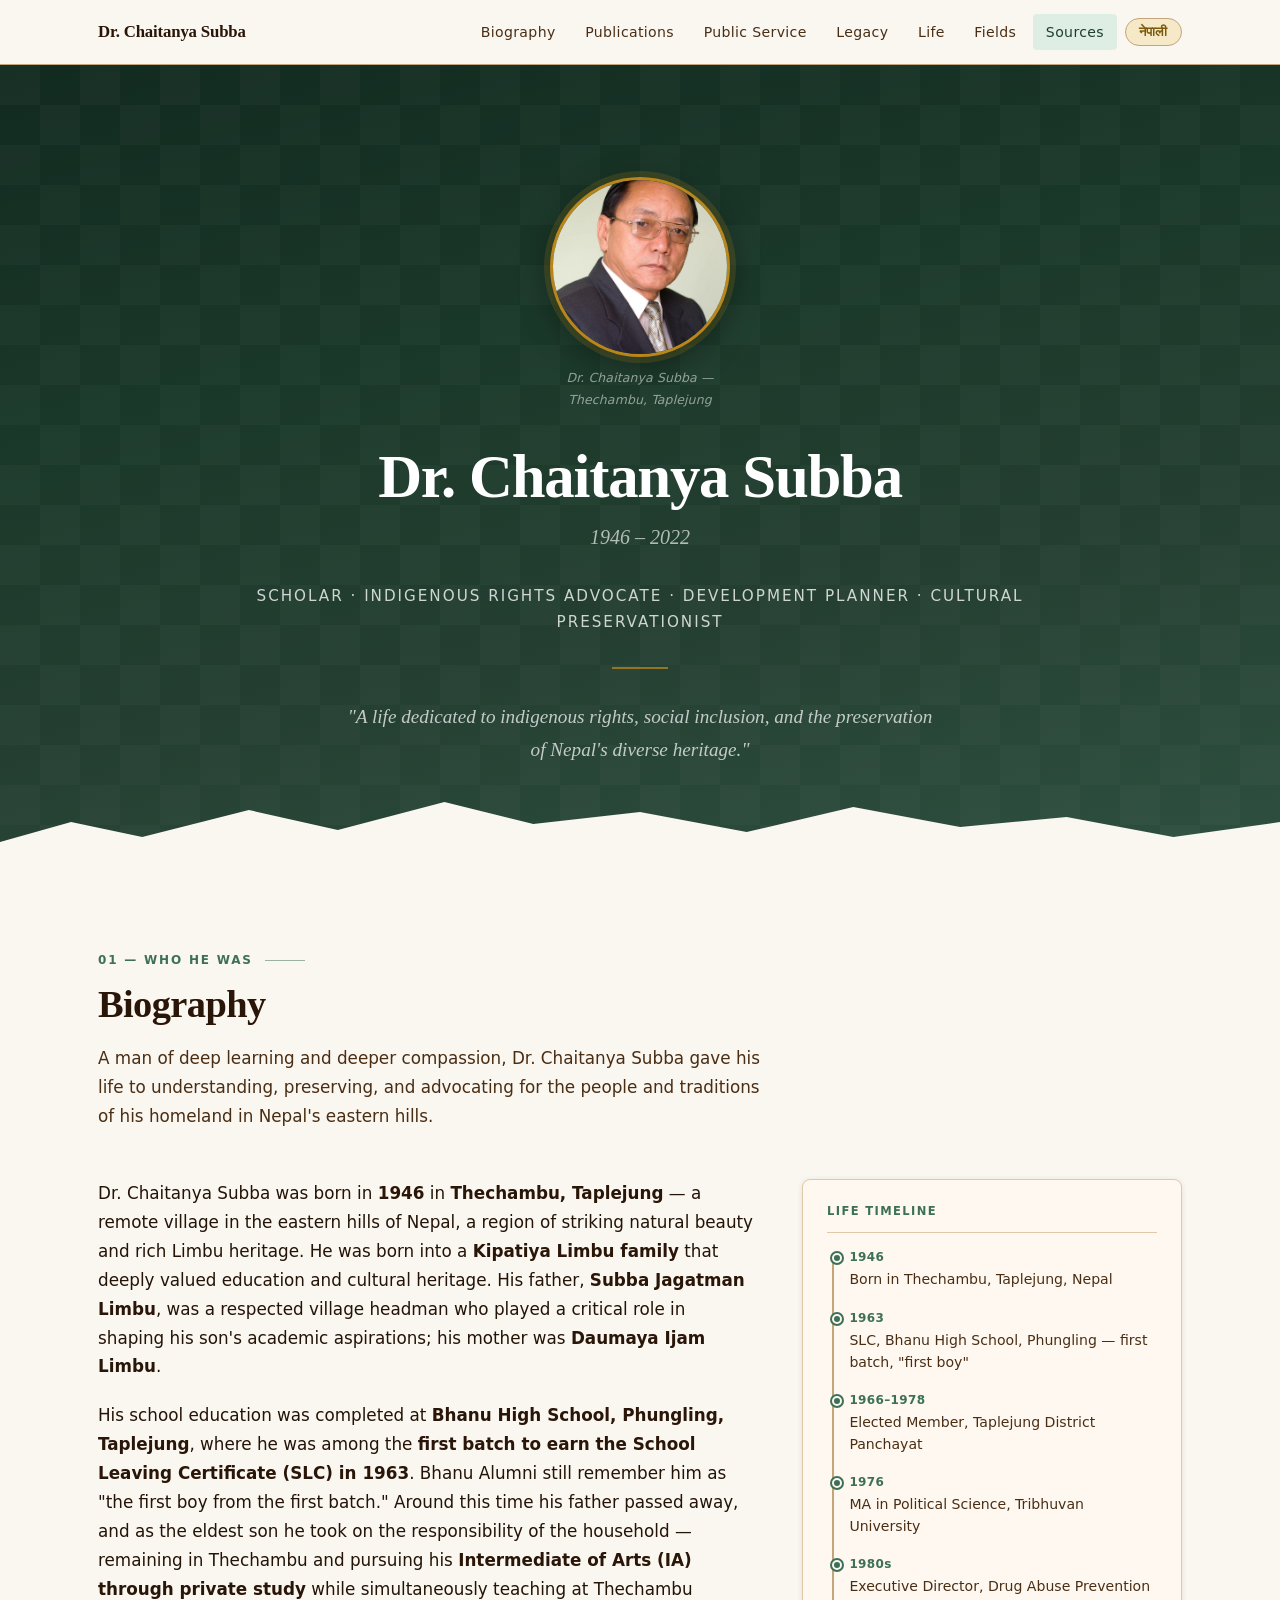
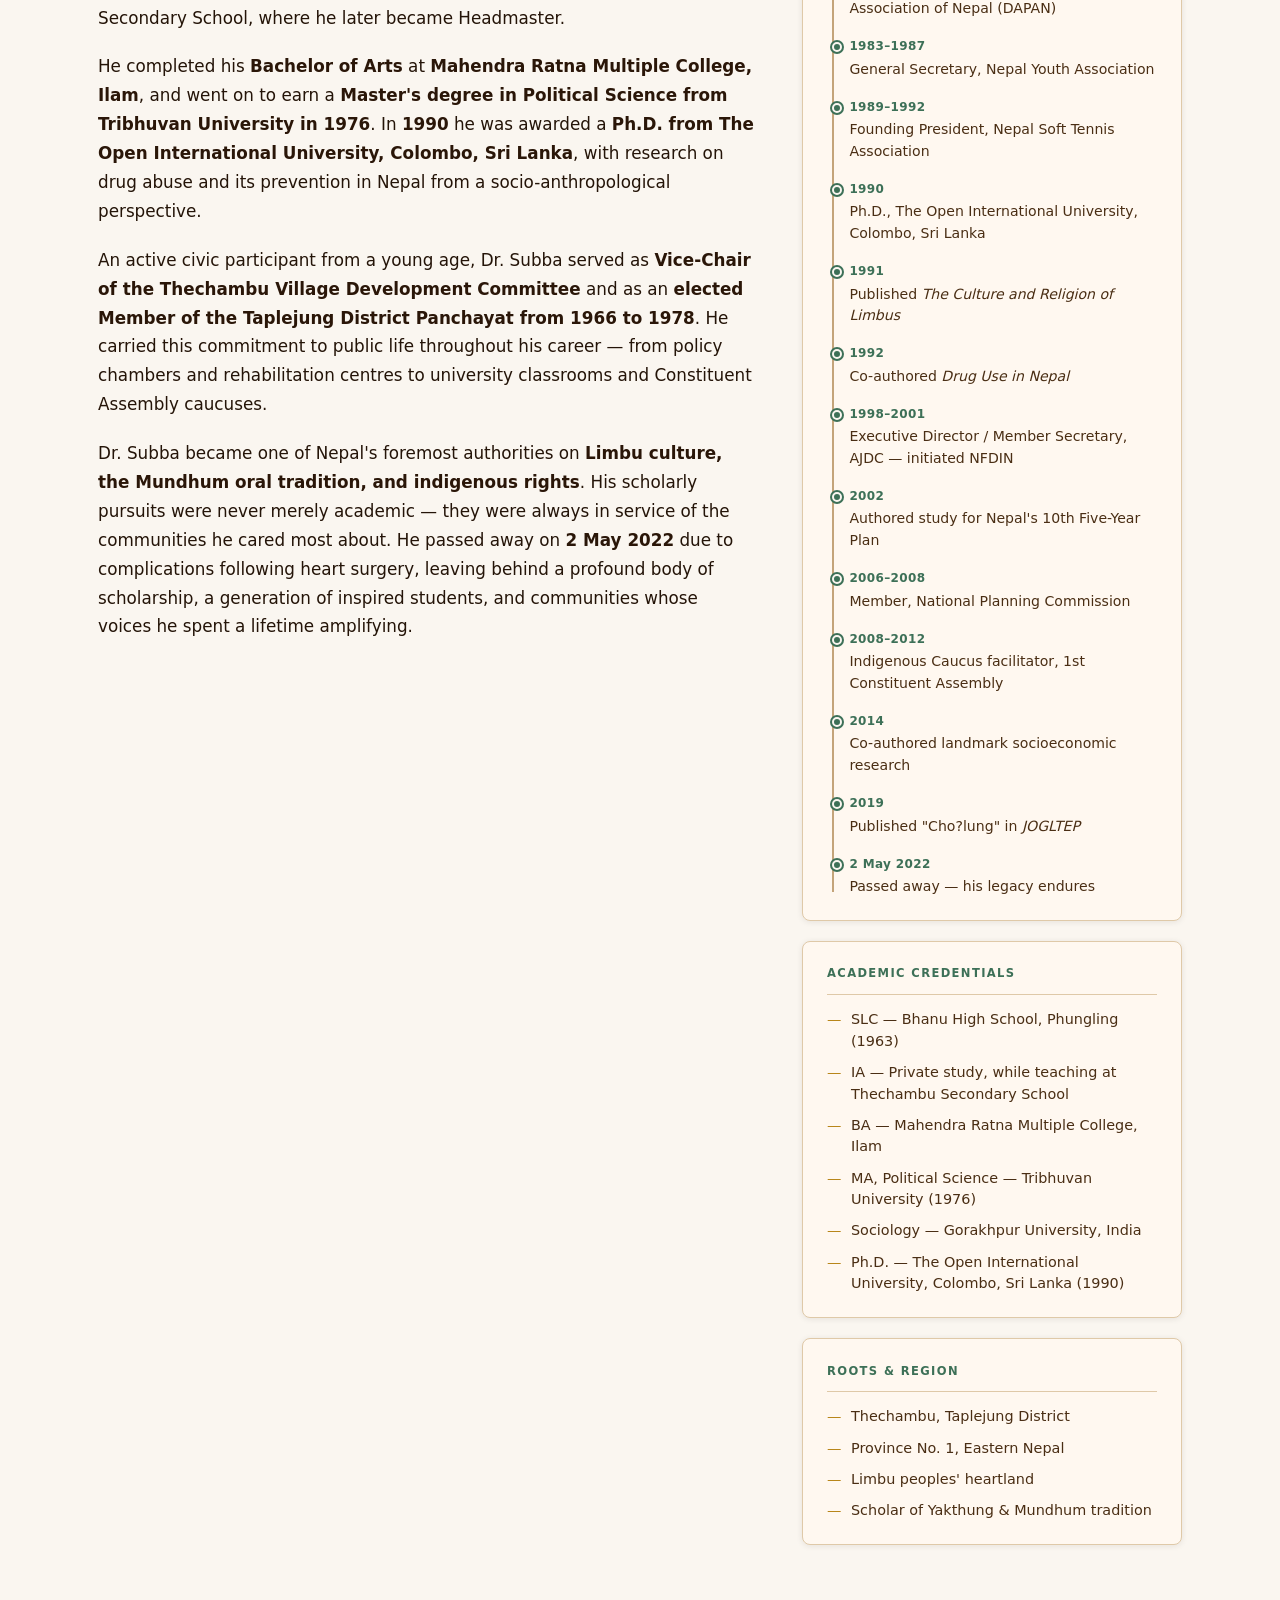
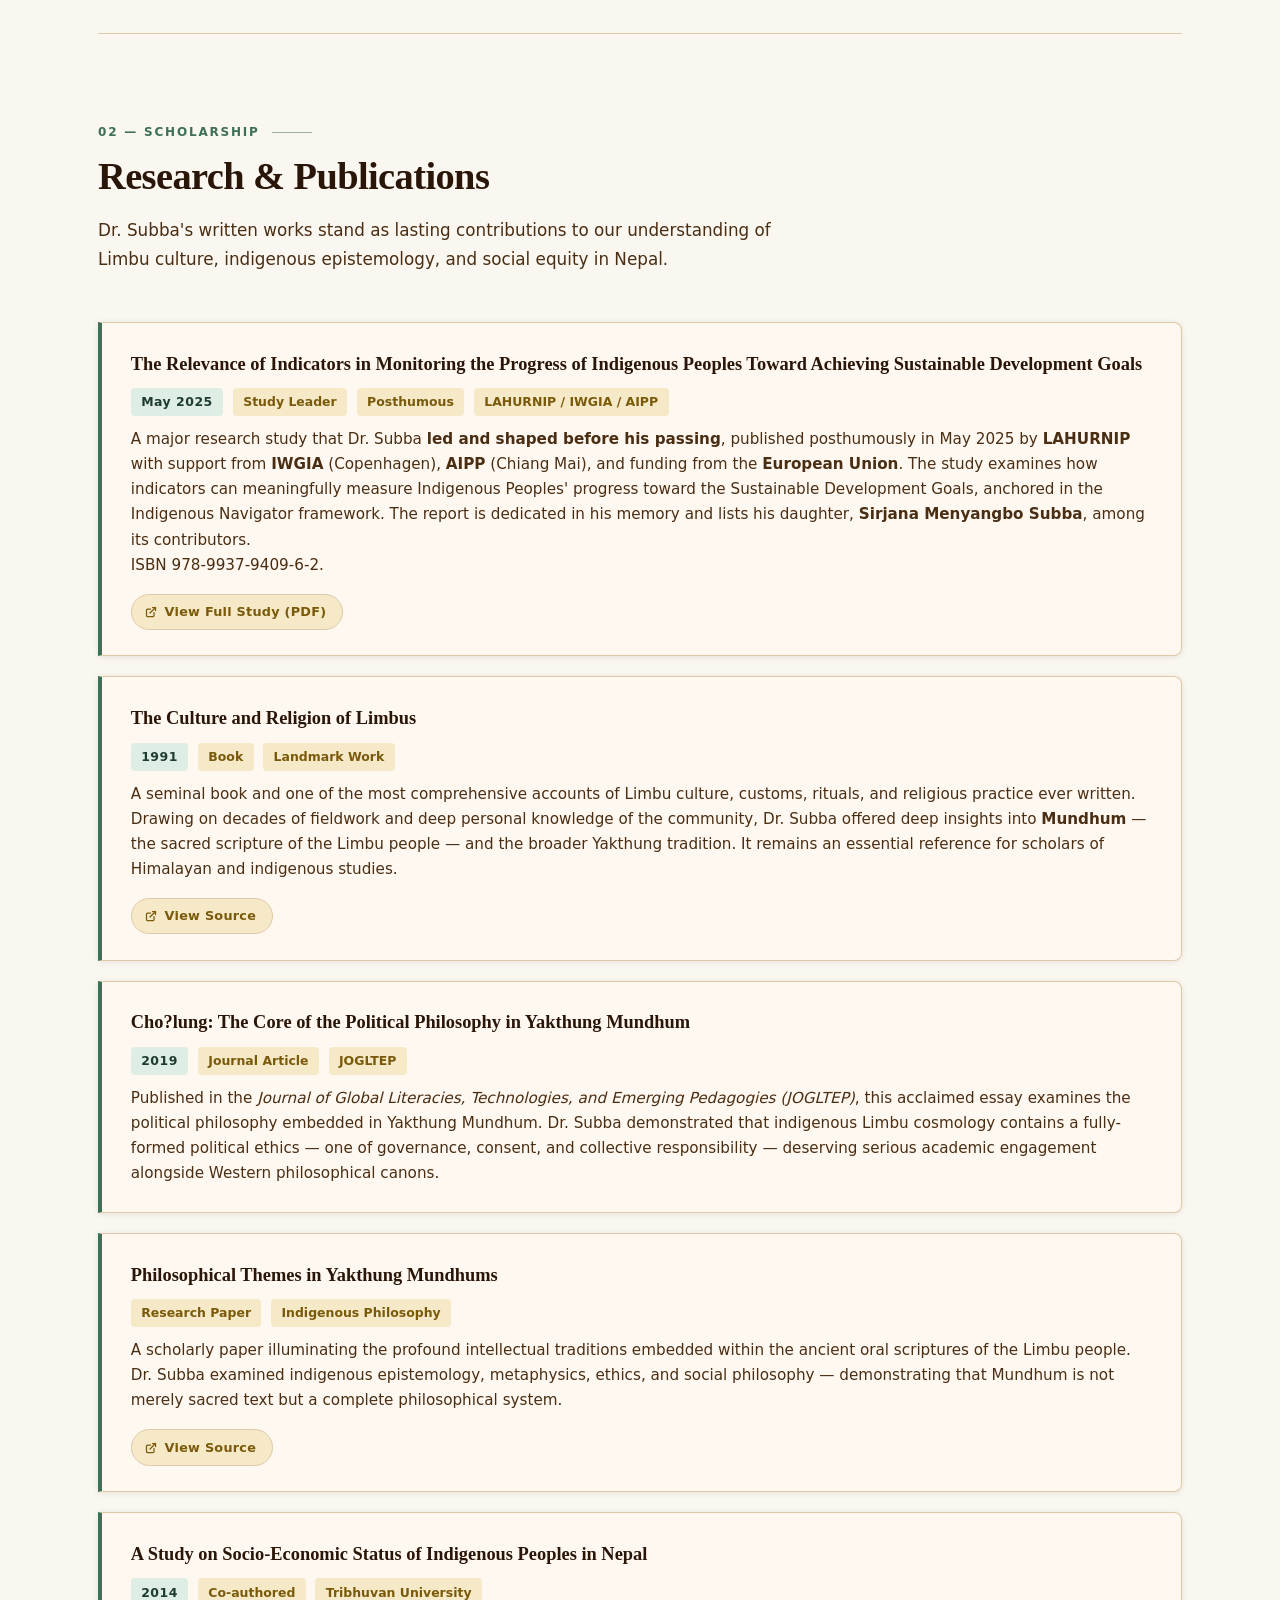
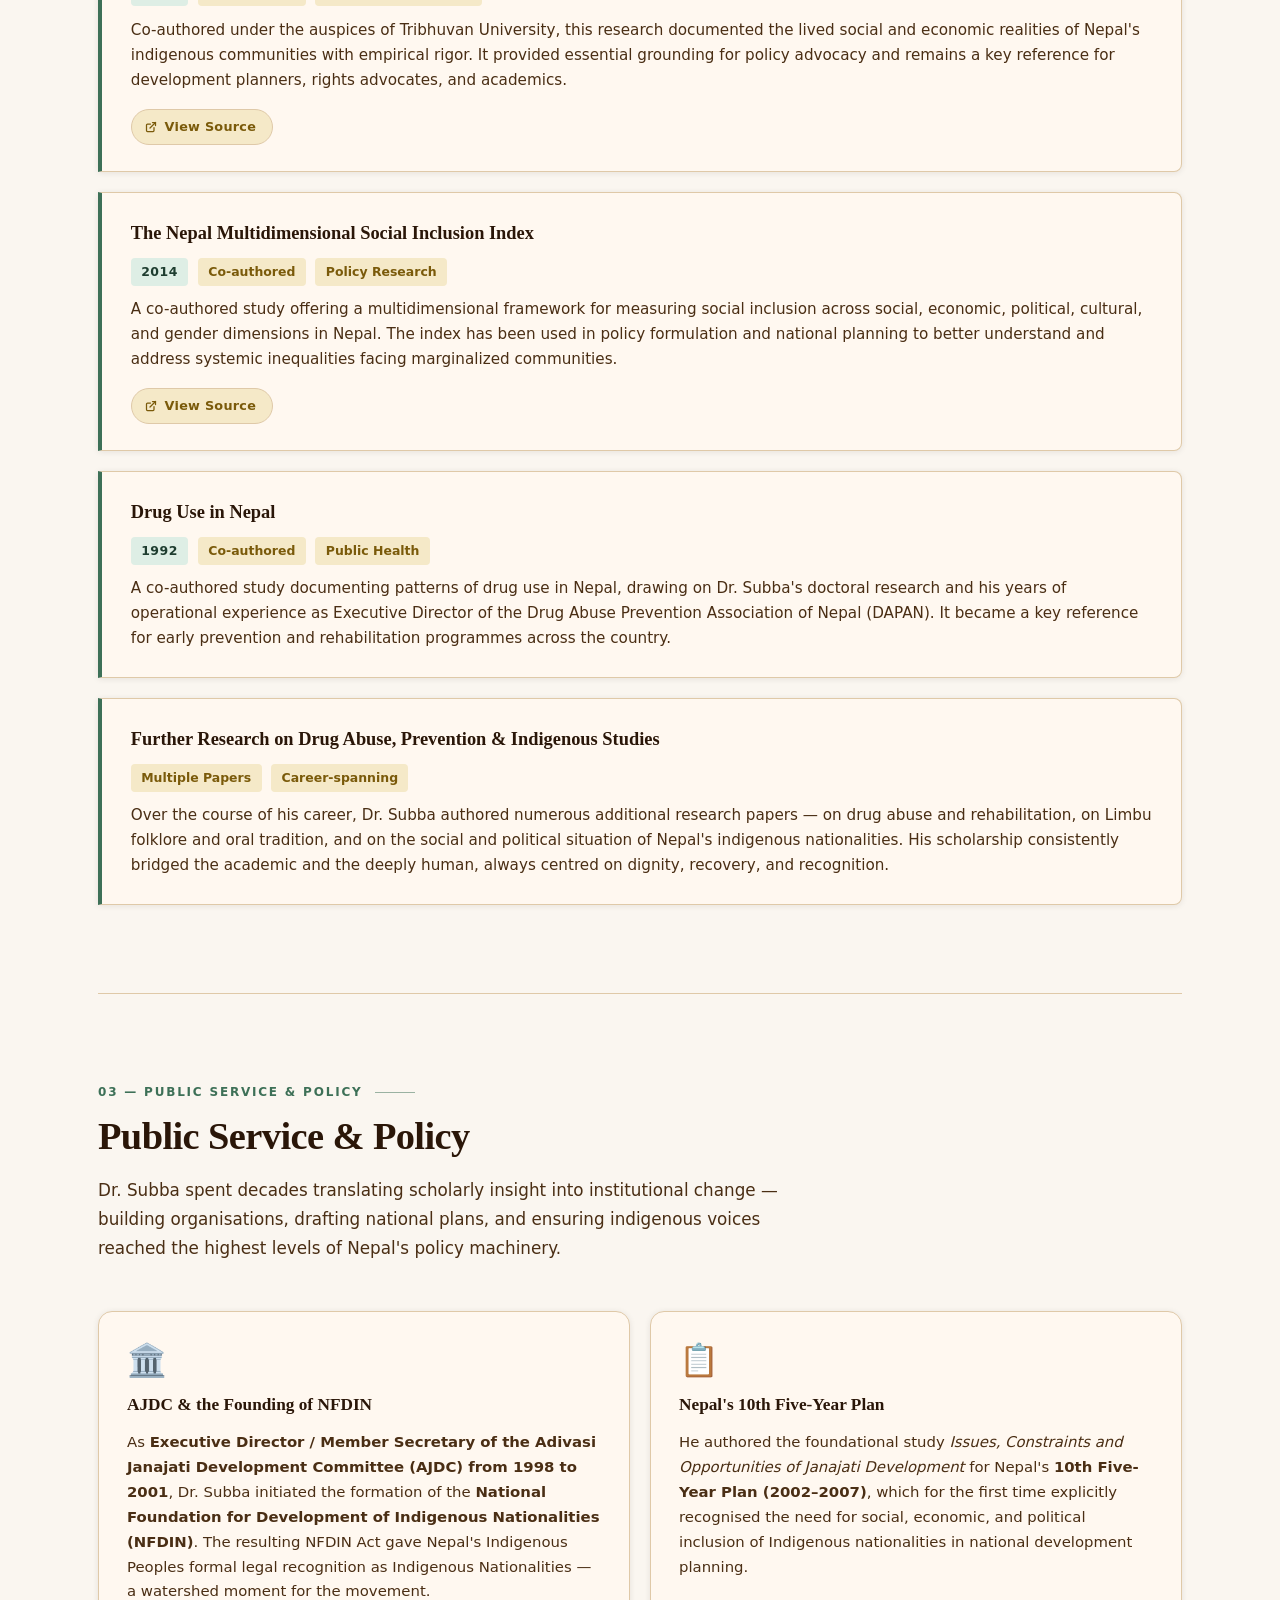
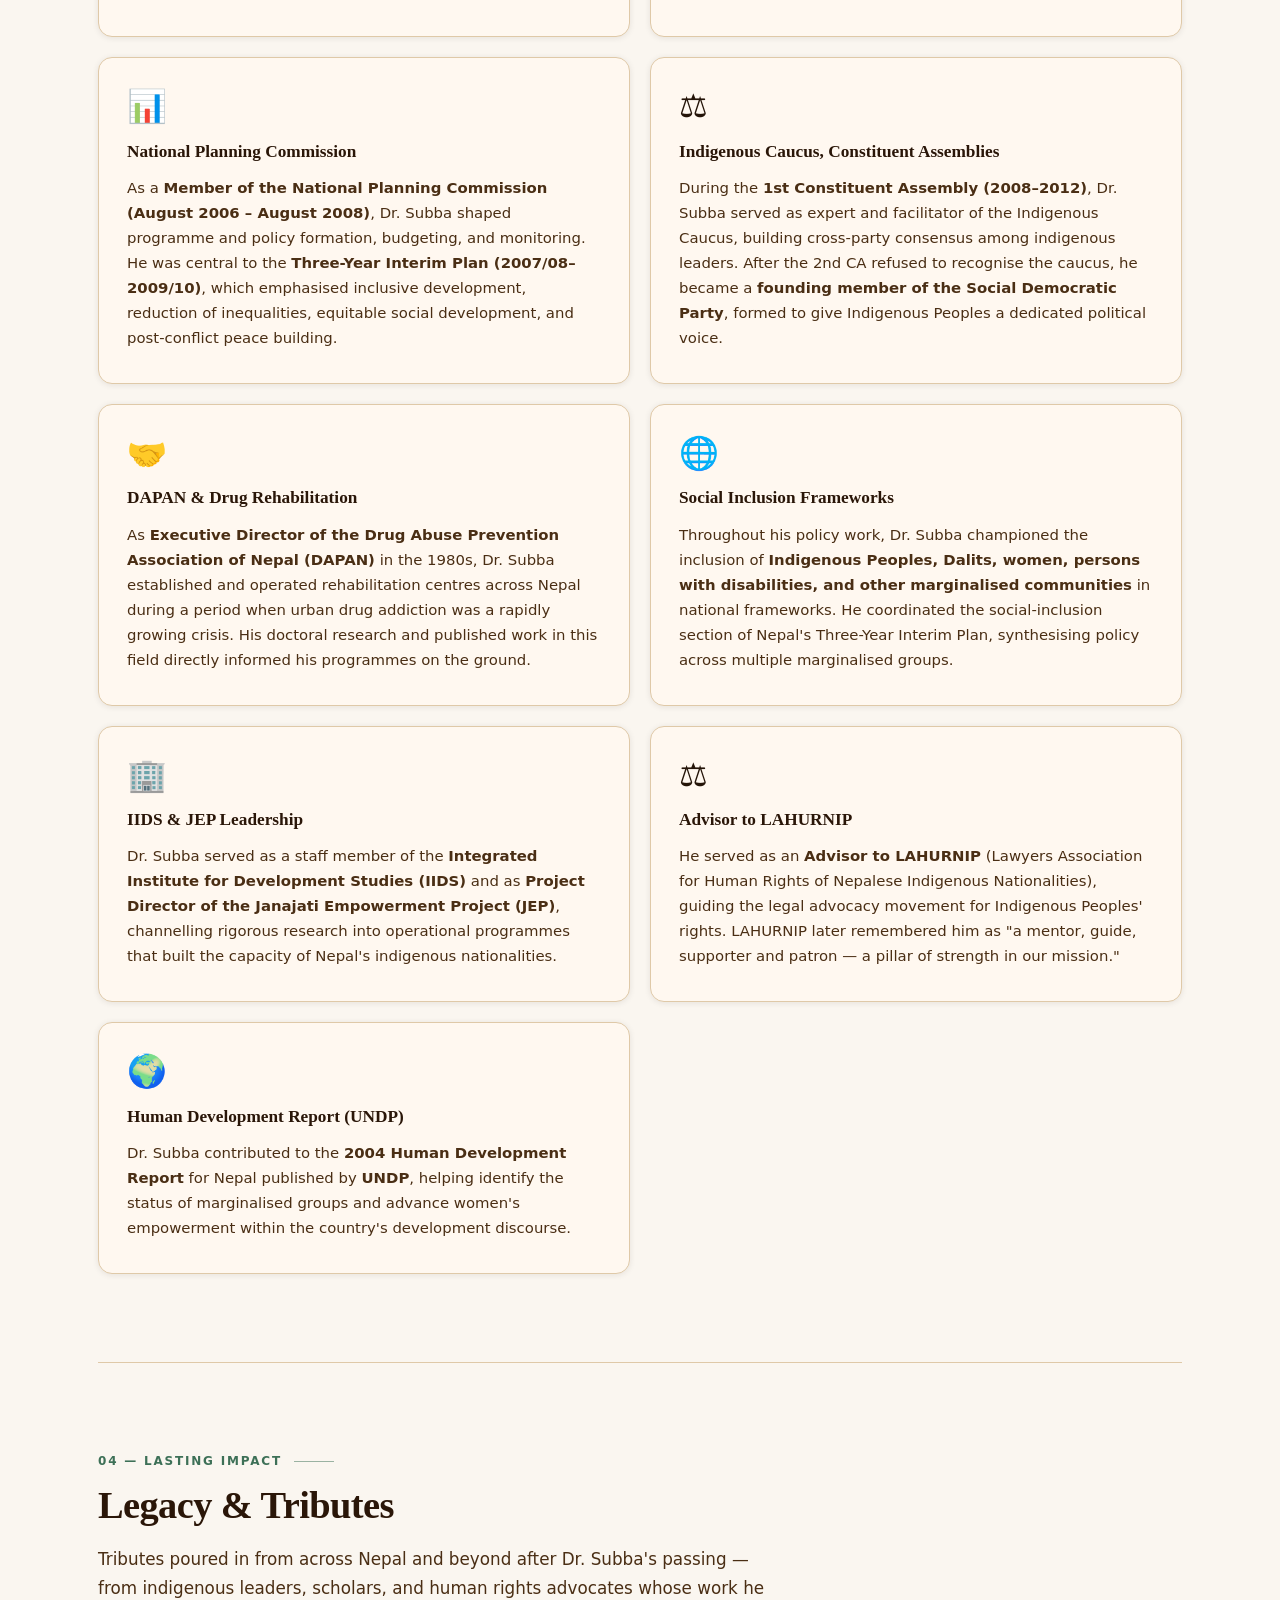
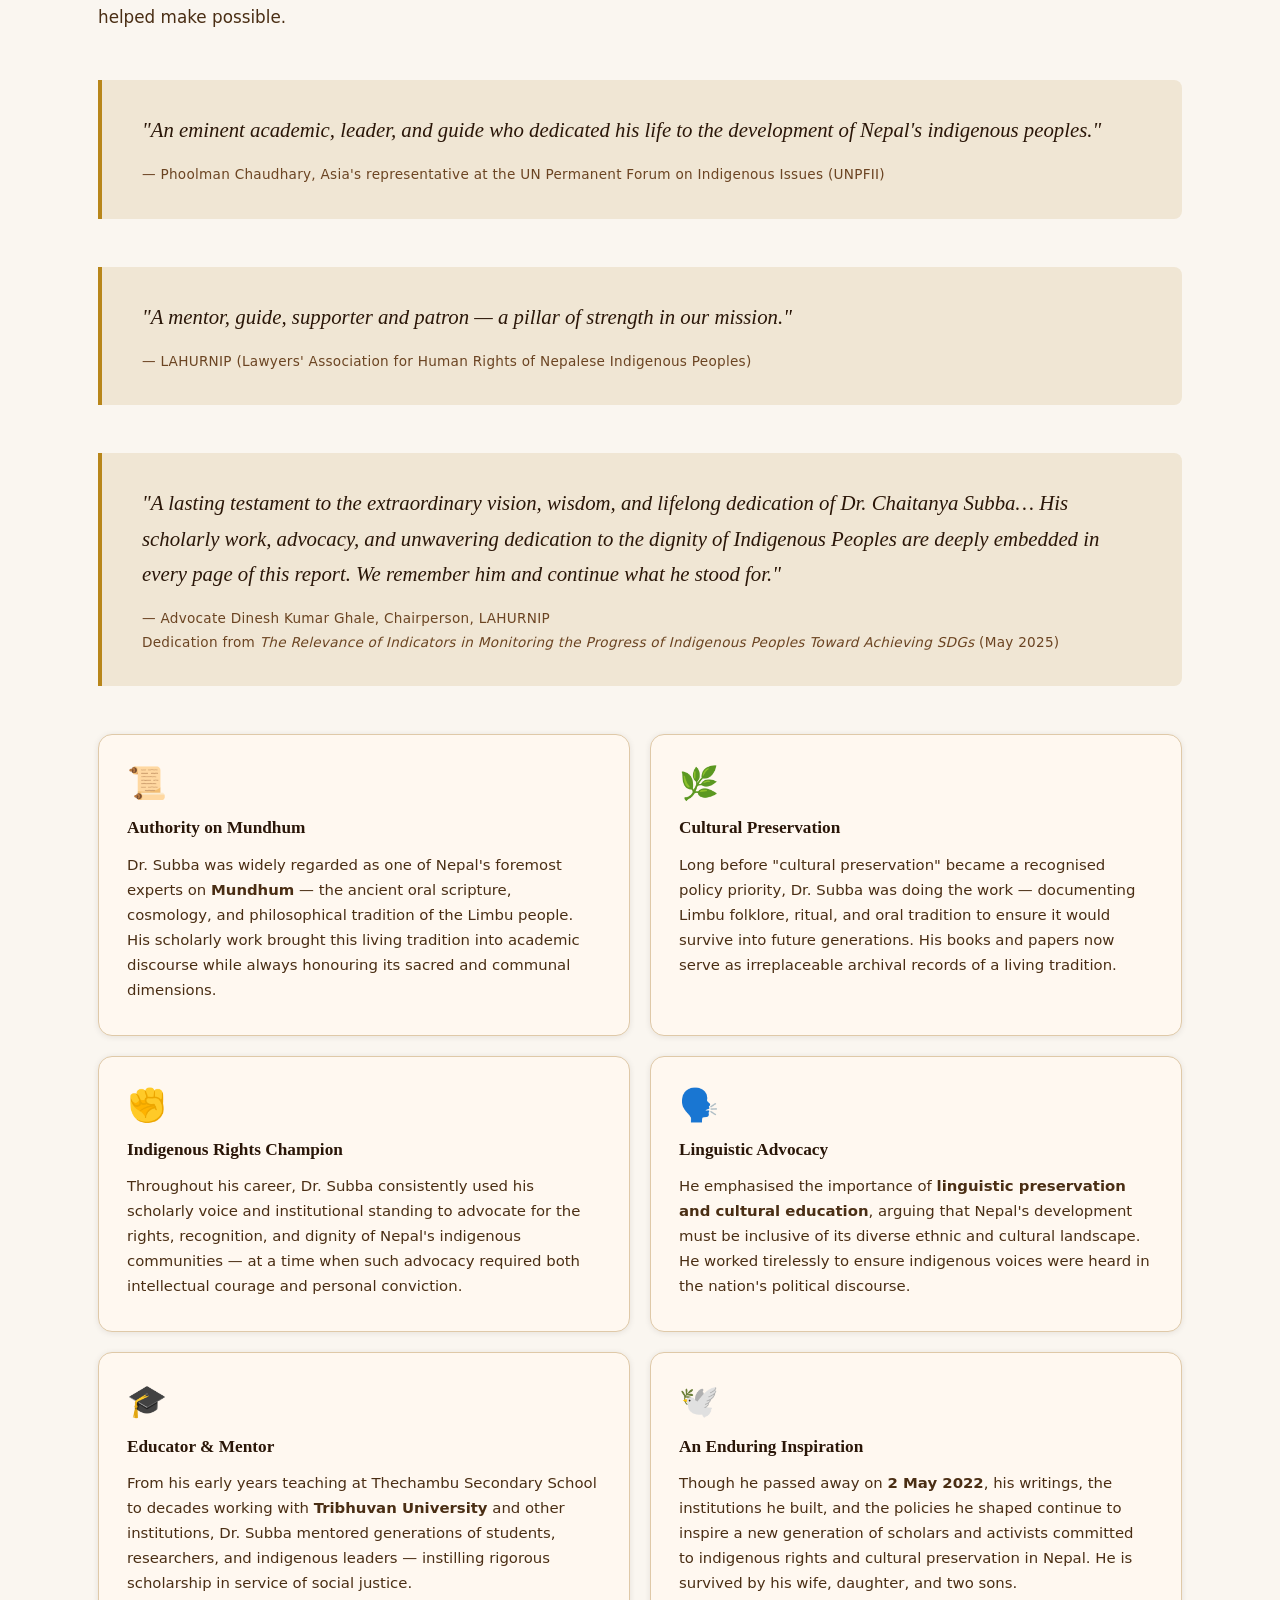
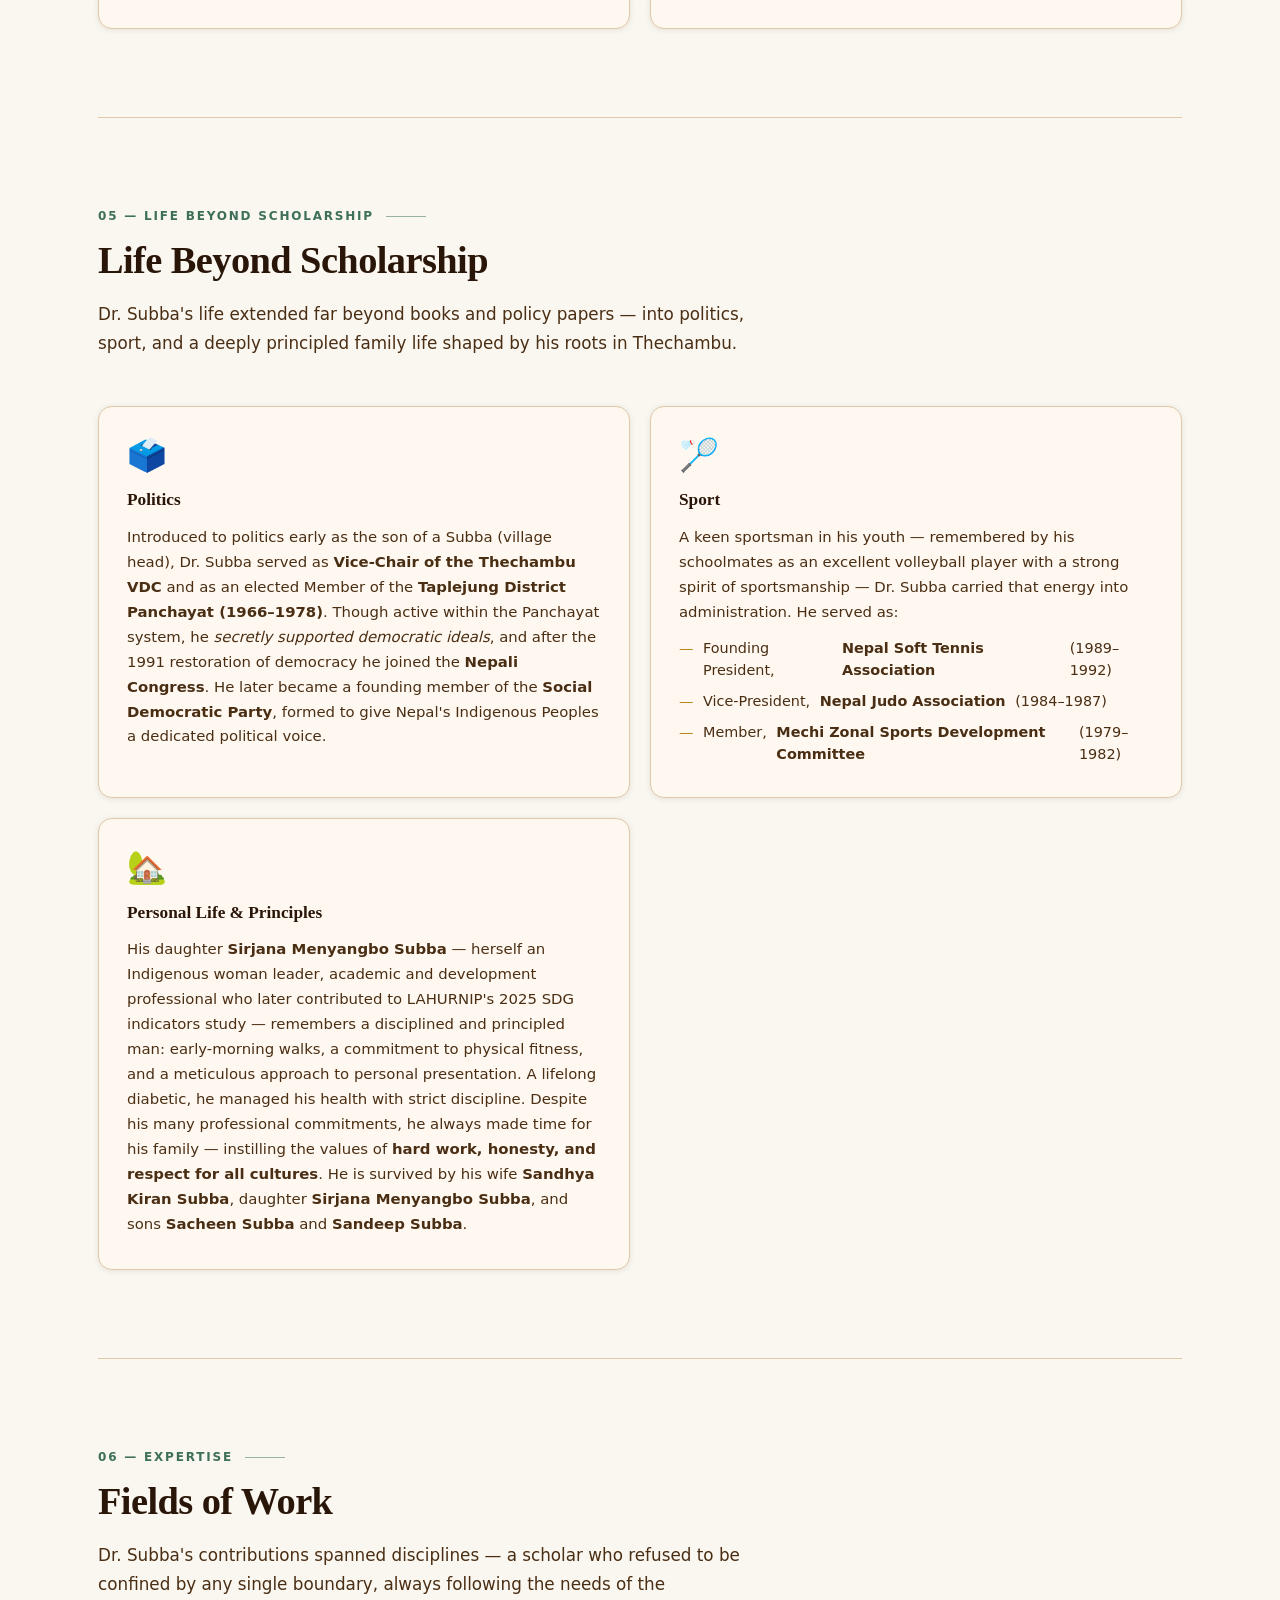
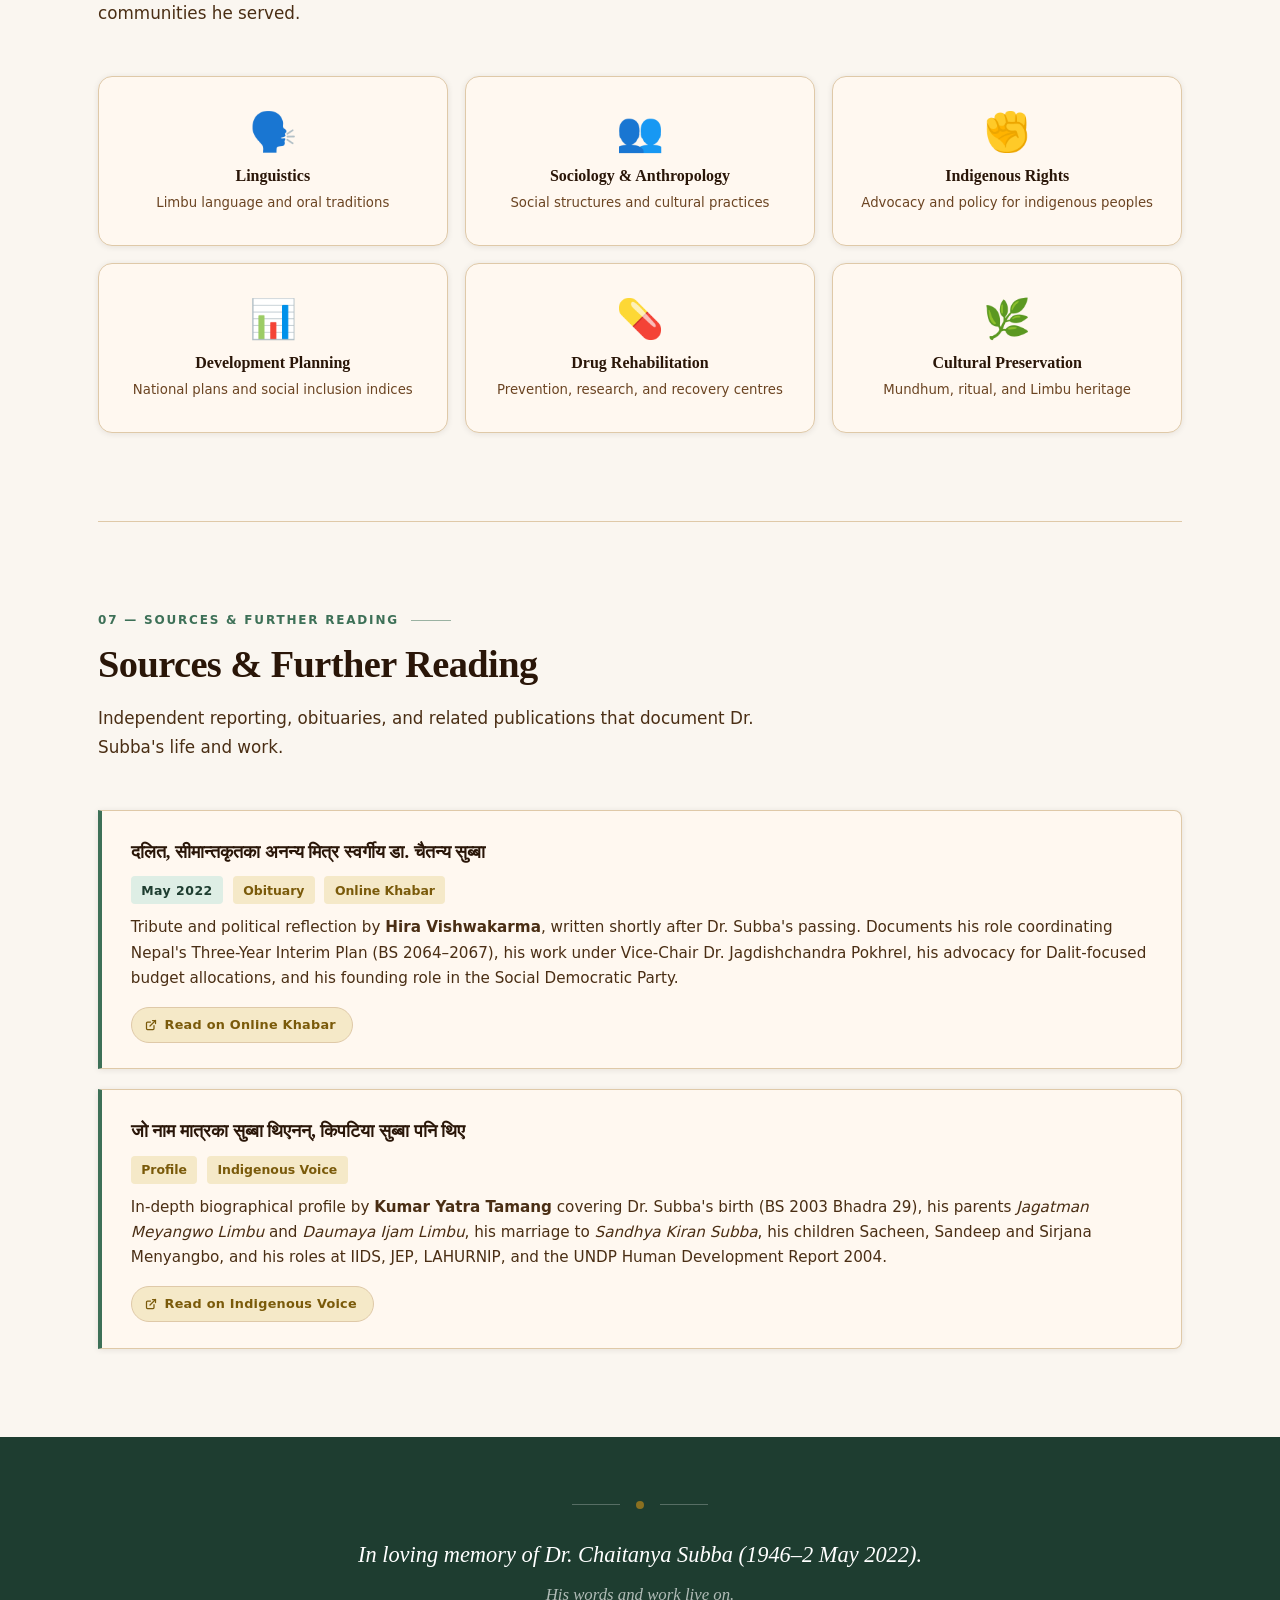
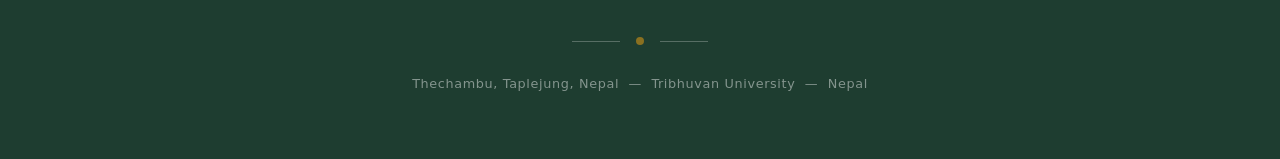
==== commit 02ef13f2: "Fix overlapping numbers in Life Timeline The timeline <ol> was rendering both the browser's default " ====
--- a/index.html
+++ b/index.html
@@ -397,6 +397,7 @@
     /* Timeline inside card */
     .timeline {
       position: relative;
+      list-style: none;
       padding-left: 1.4rem;
     }
     .timeline::before {
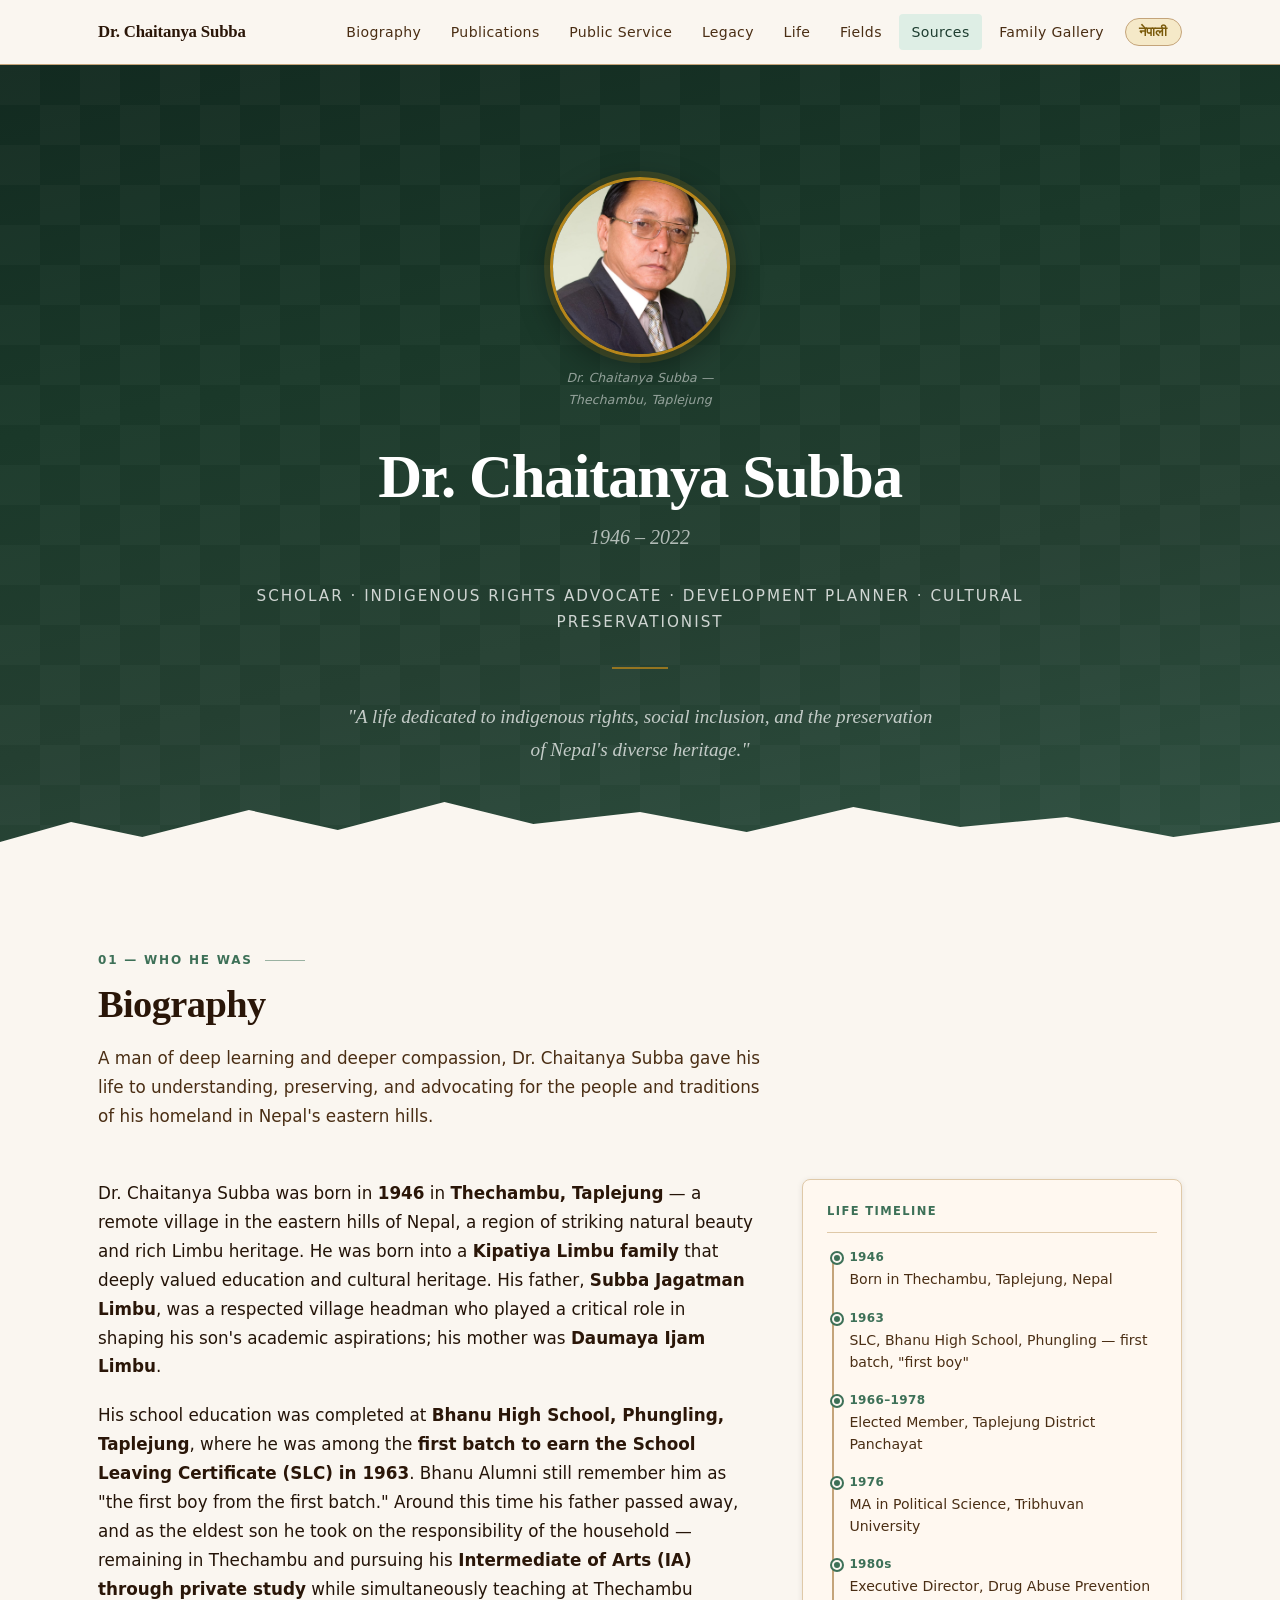
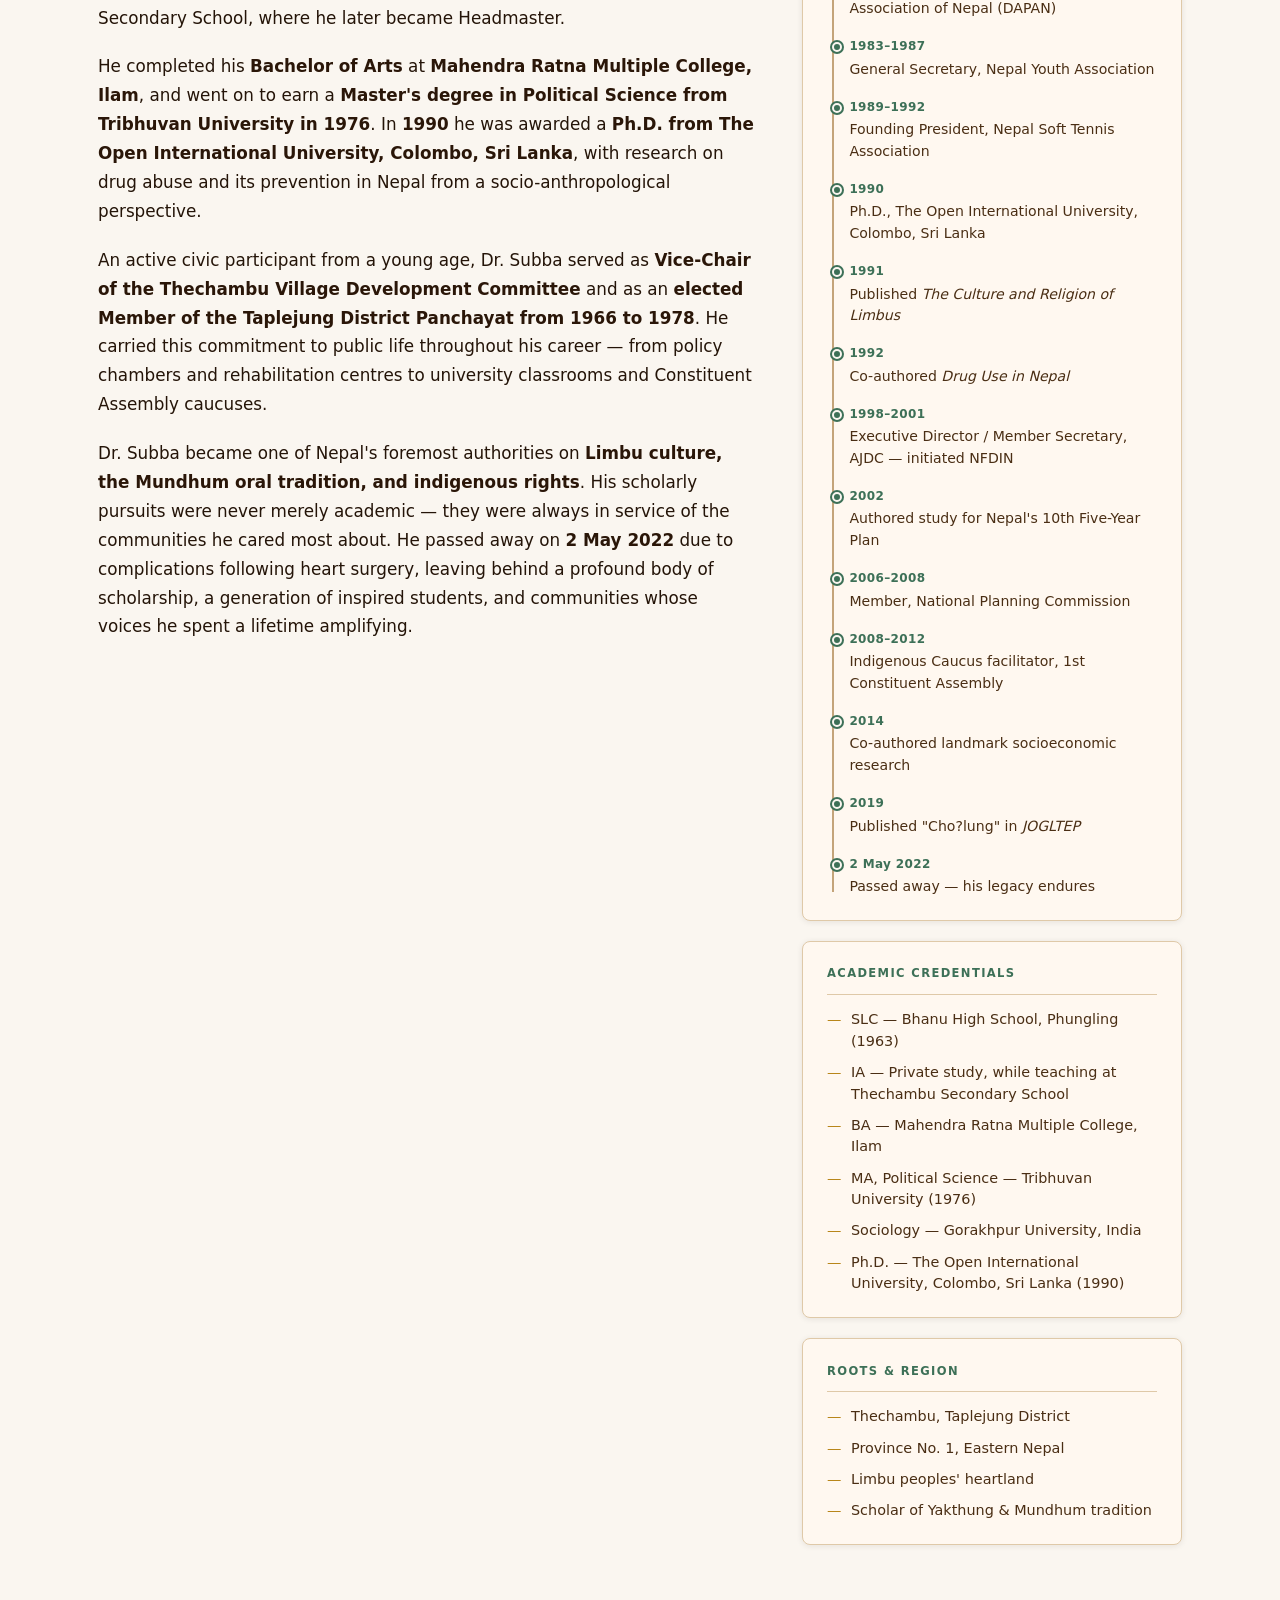
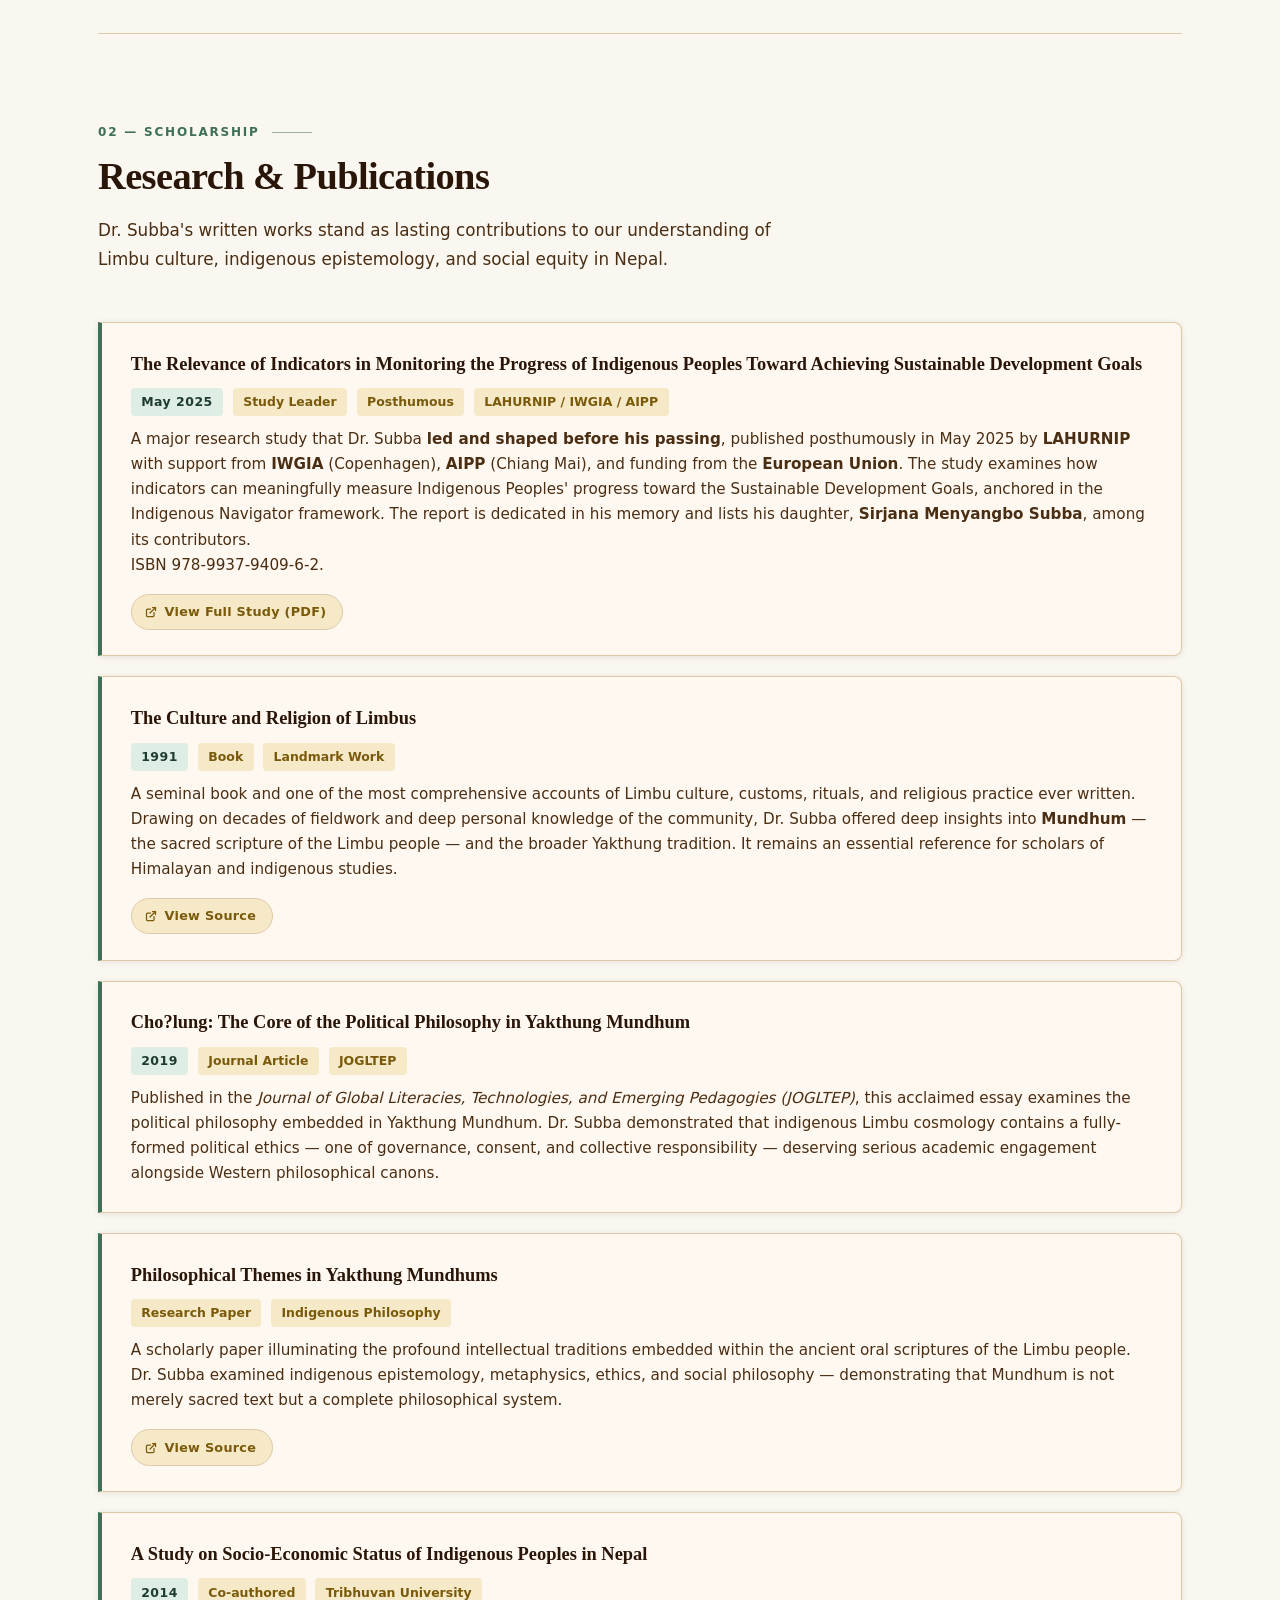
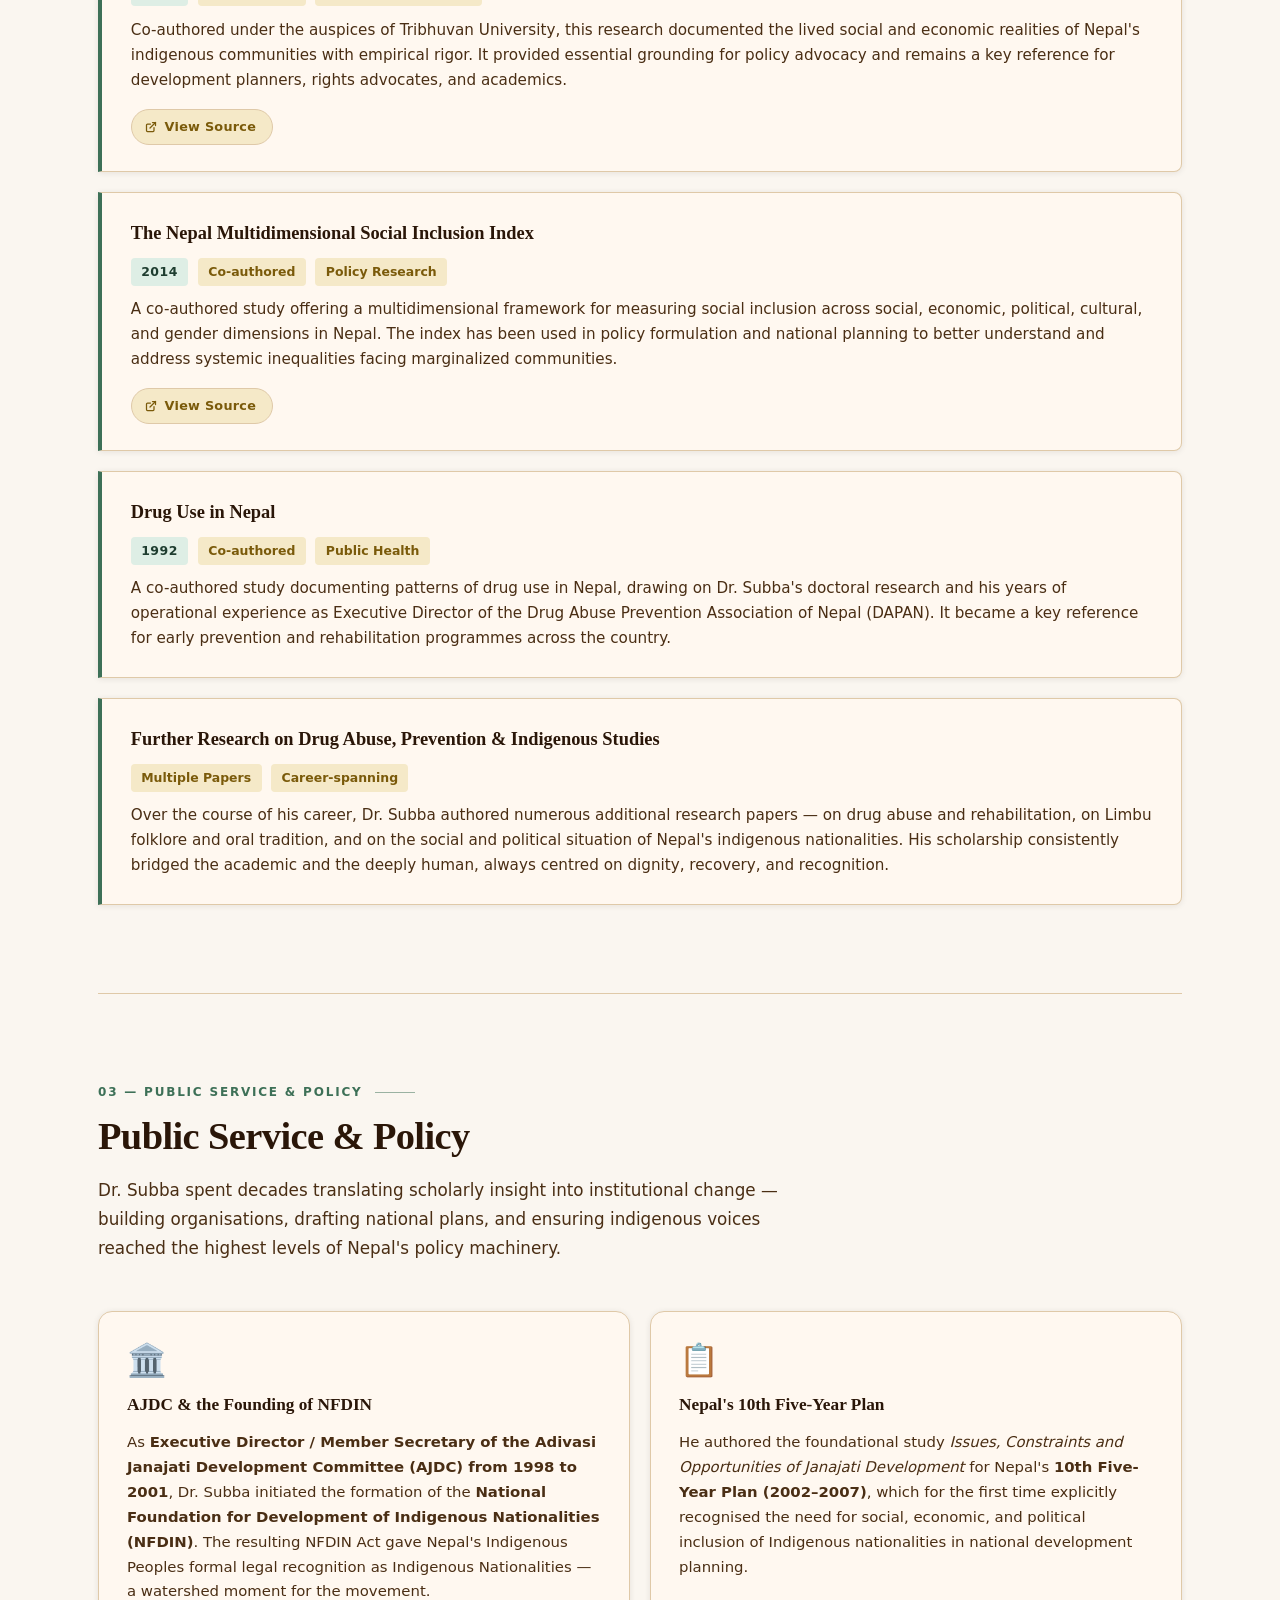
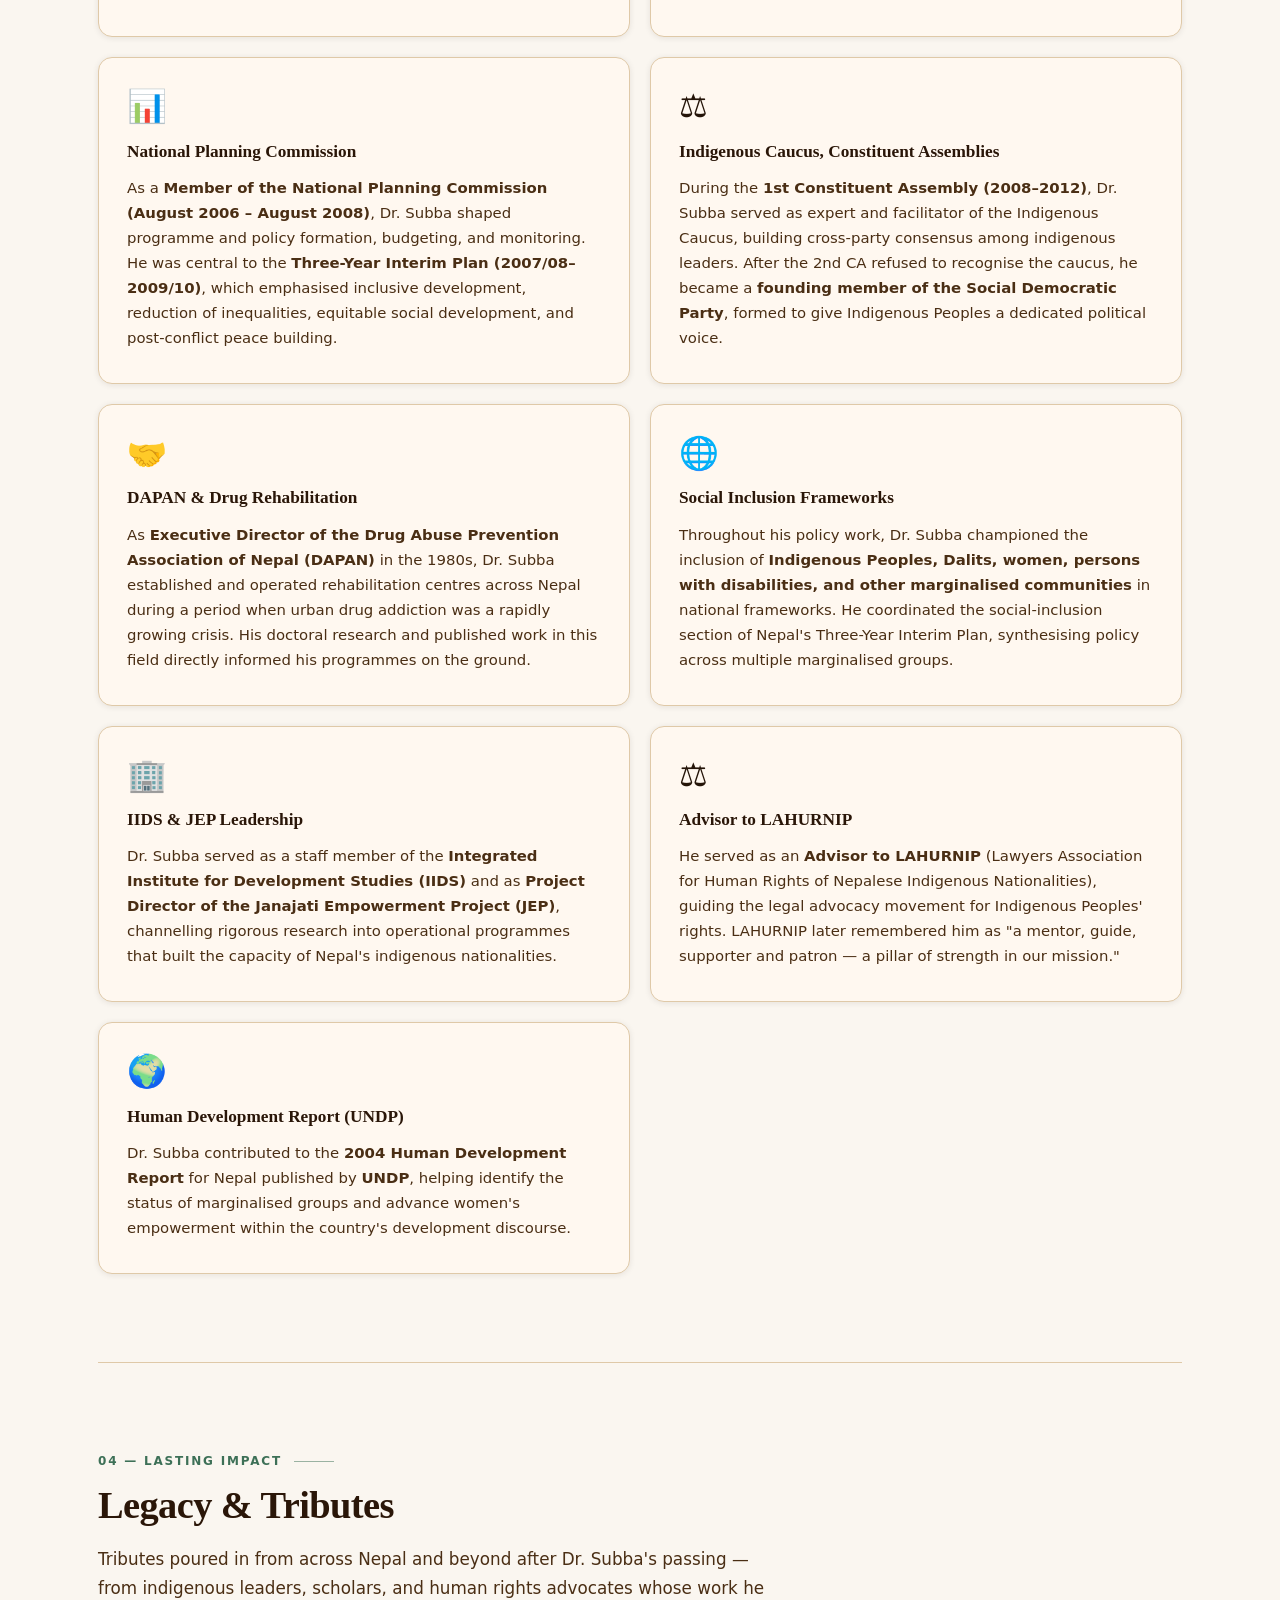
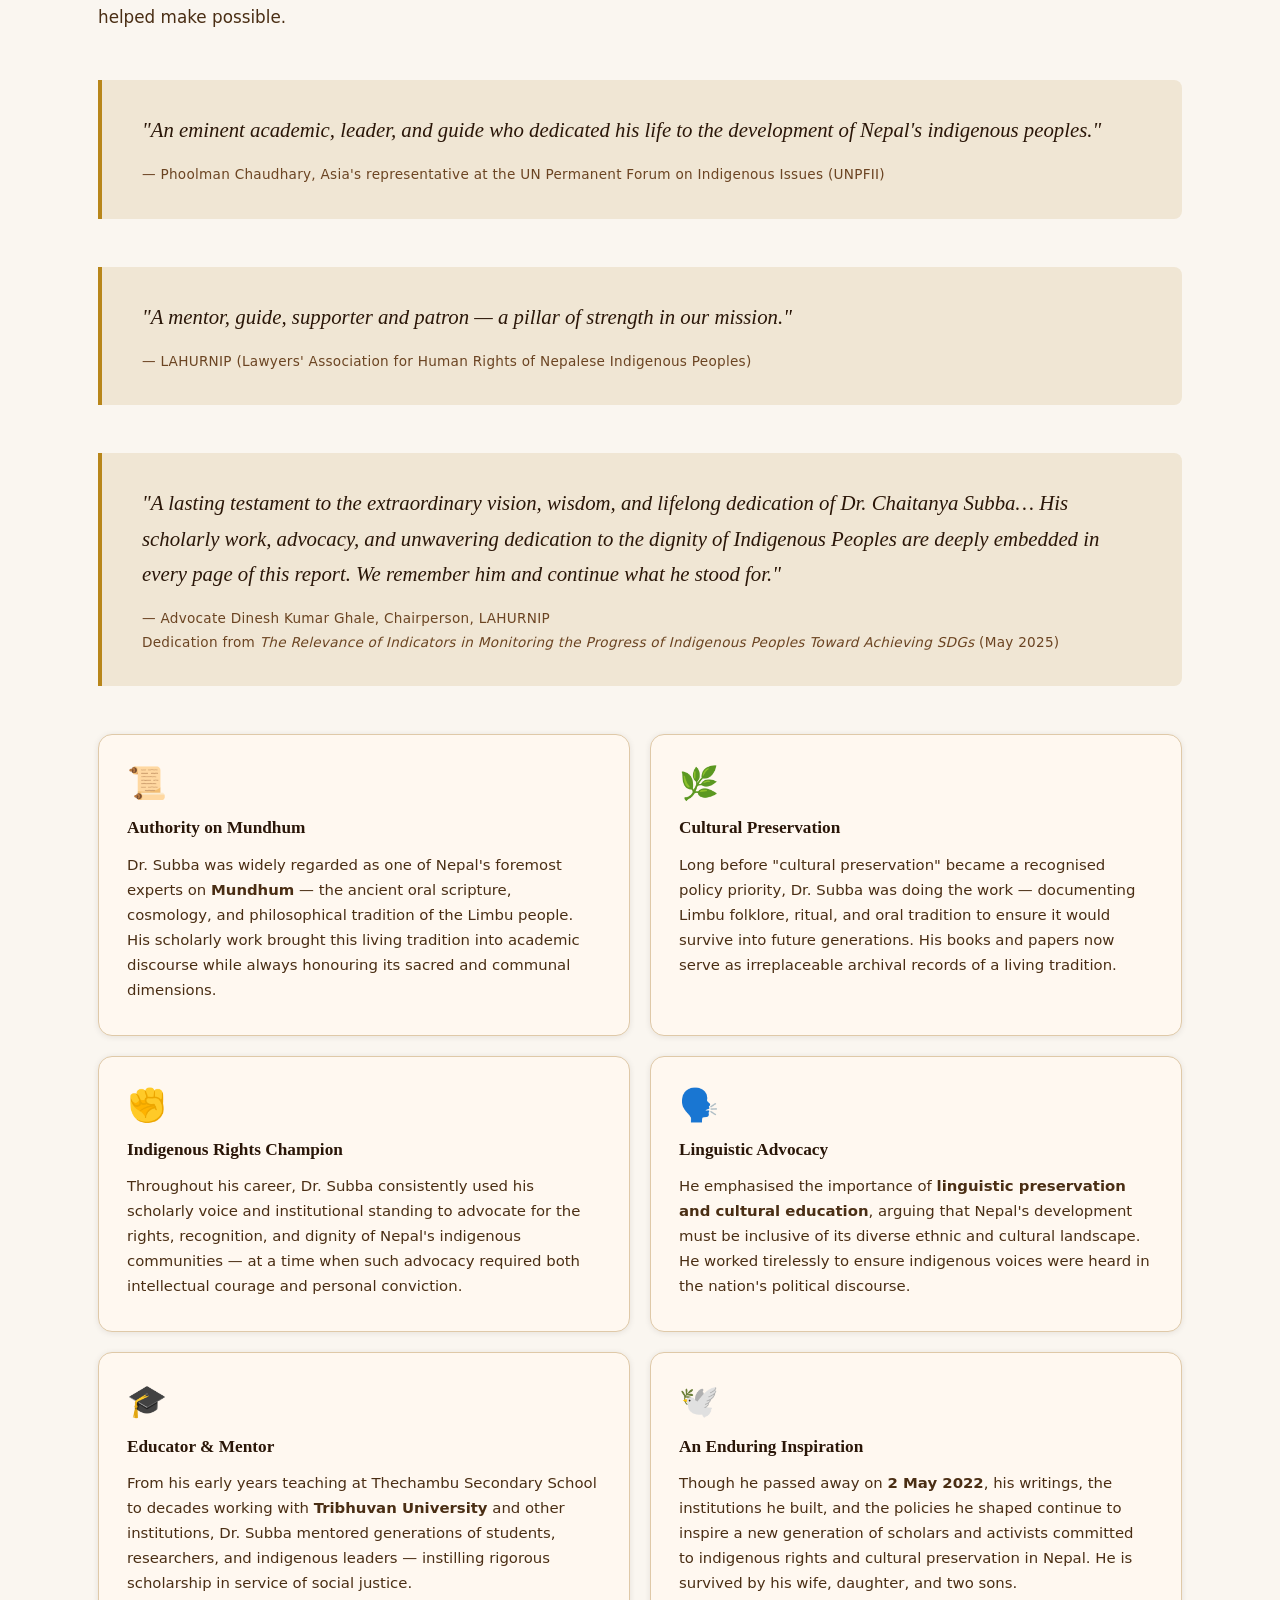
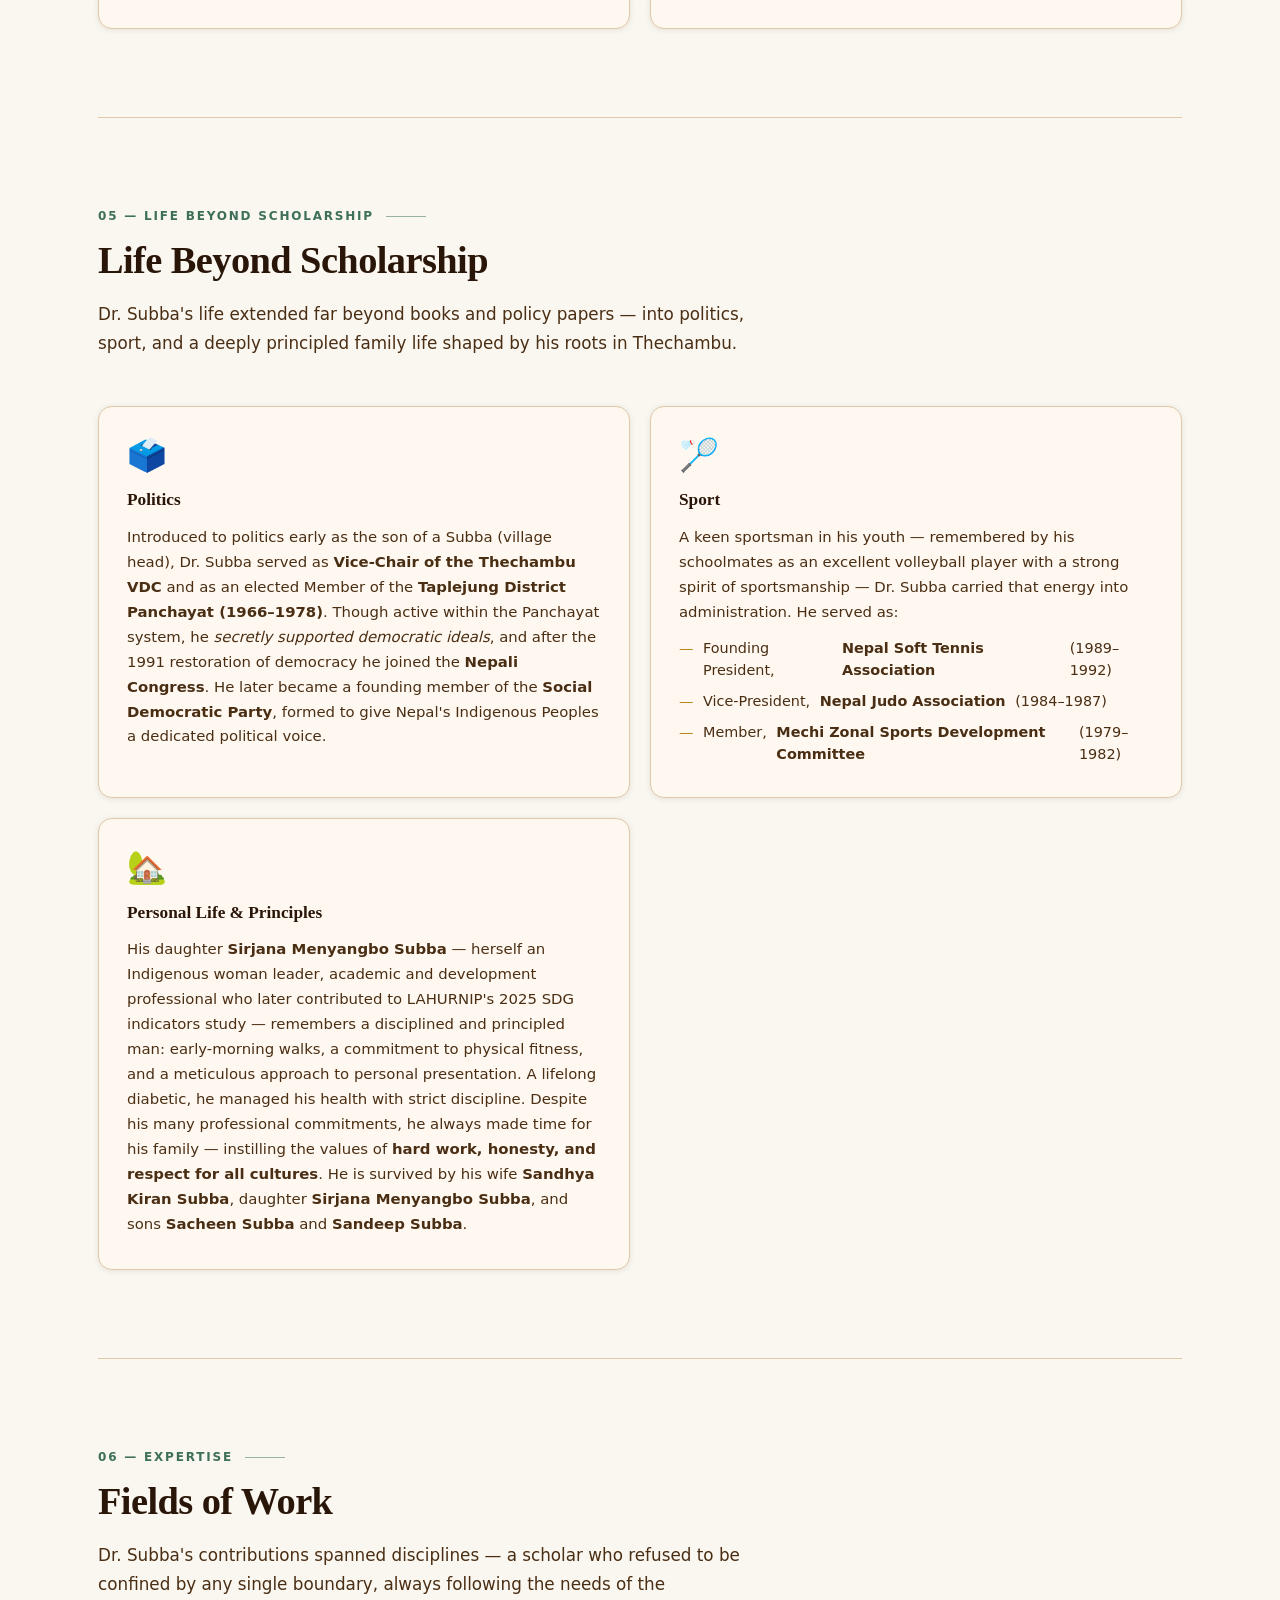
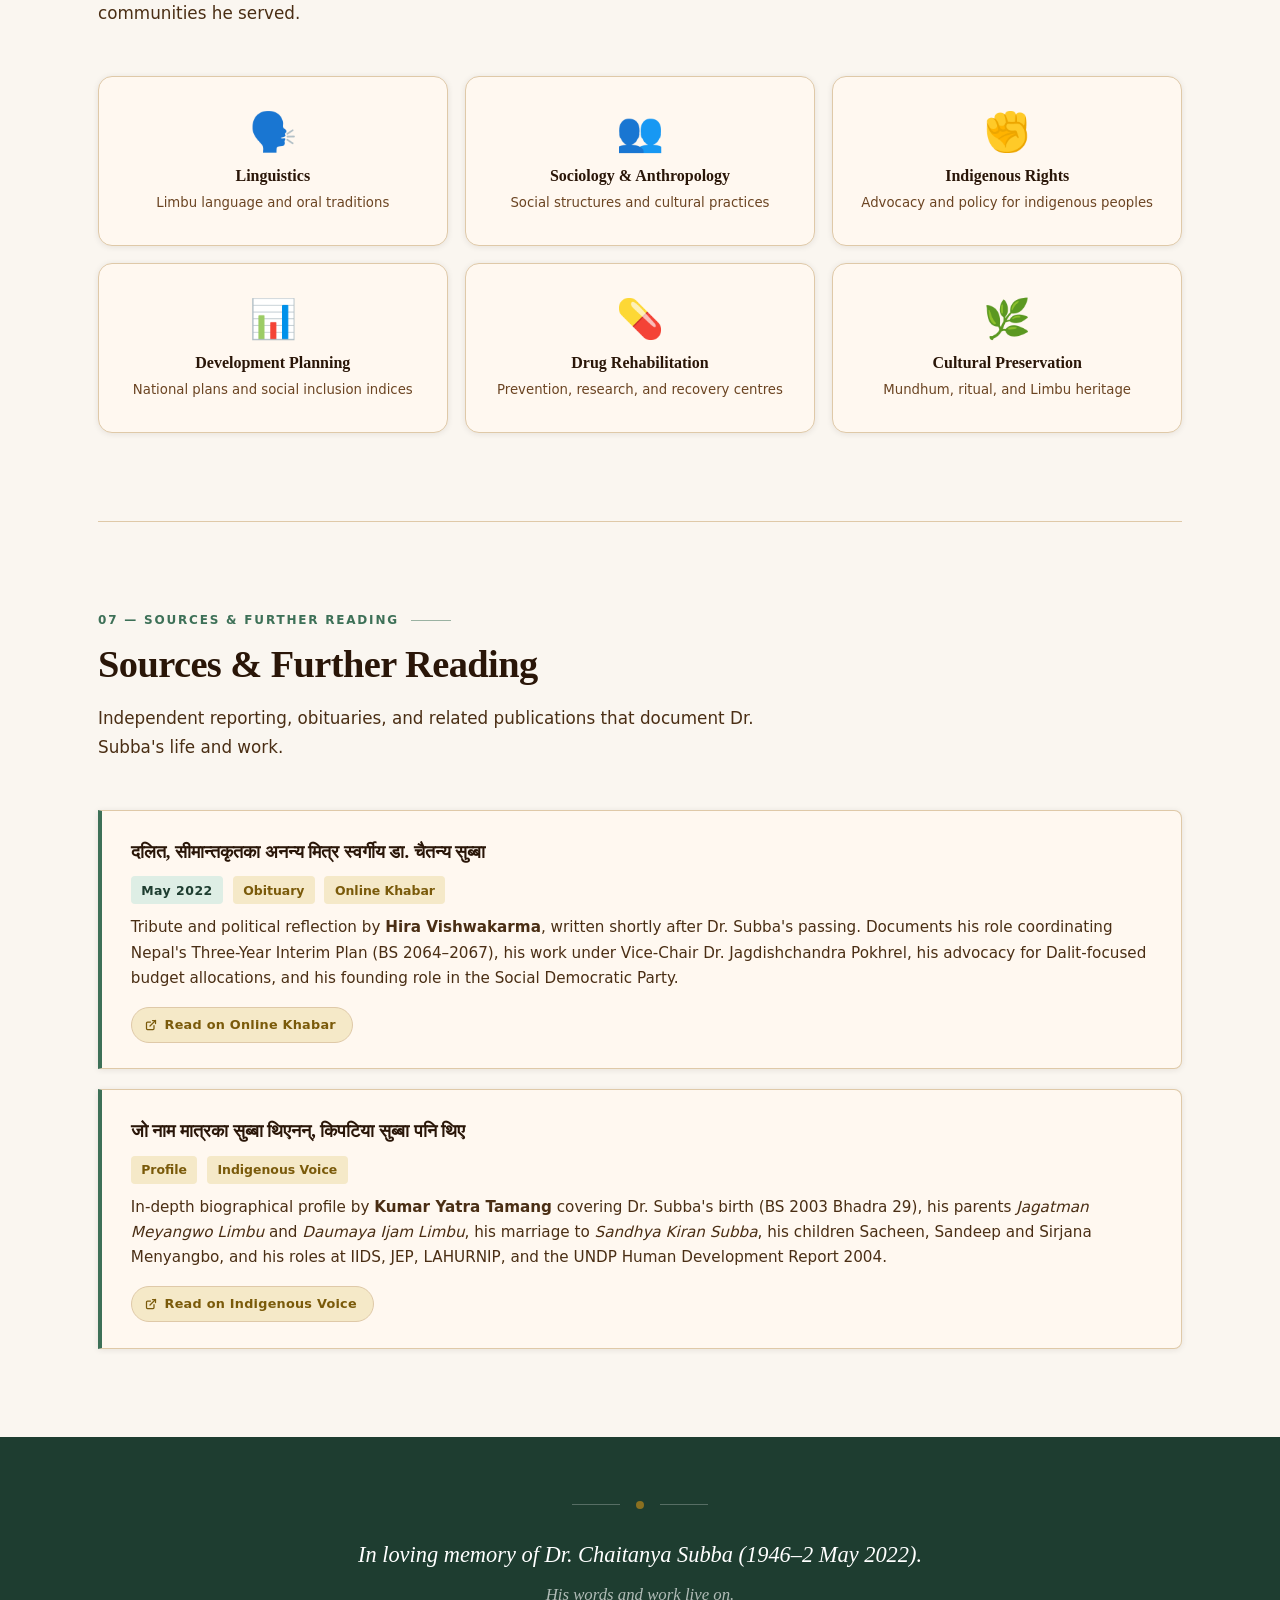
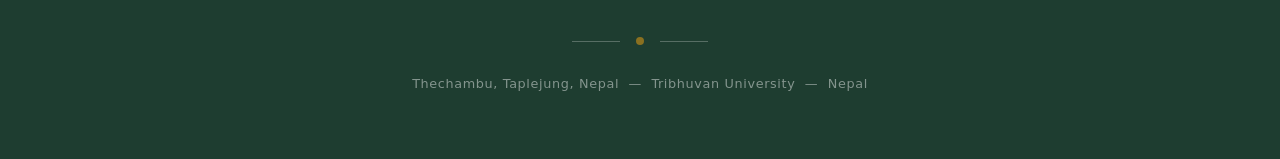
==== commit 92267f38: "Scaffold admin-approved family gallery (experimental) Adds a family-only gallery feature gated by Su" ====
--- a/index.html
+++ b/index.html
@@ -903,6 +903,7 @@
           <li><a href="#life" data-i18n="nav-life">Life</a></li>
           <li><a href="#fields" data-i18n="nav-fields">Fields</a></li>
           <li><a href="#sources" data-i18n="nav-sources">Sources</a></li>
+          <li><a href="gallery/login.html" data-i18n="nav-gallery">Family Gallery</a></li>
         </ul>
 
         <button class="lang-btn lang-btn-nav" id="lang-btn-nav" aria-label="Switch to Nepali language">
@@ -1915,6 +1916,7 @@
           'nav-life':          'Life',
           'nav-fields':        'Fields',
           'nav-sources':       'Sources',
+          'nav-gallery':       'Family Gallery',
           'bio-eyebrow':       '01 — Who He Was',
           'pub-eyebrow':       '02 — Scholarship',
           'svc-eyebrow':       '03 — Public Service & Policy',
@@ -1942,6 +1944,7 @@
           'nav-life':          'जीवन',
           'nav-fields':        'क्षेत्रहरू',
           'nav-sources':       'स्रोतहरू',
+          'nav-gallery':       'पारिवारिक ग्यालरी',
           'bio-eyebrow':       '०१ — उहाँ को हुनुहुन्थ्यो',
           'pub-eyebrow':       '०२ — विद्यावारिधि',
           'svc-eyebrow':       '०३ — सार्वजनिक सेवा र नीति',
